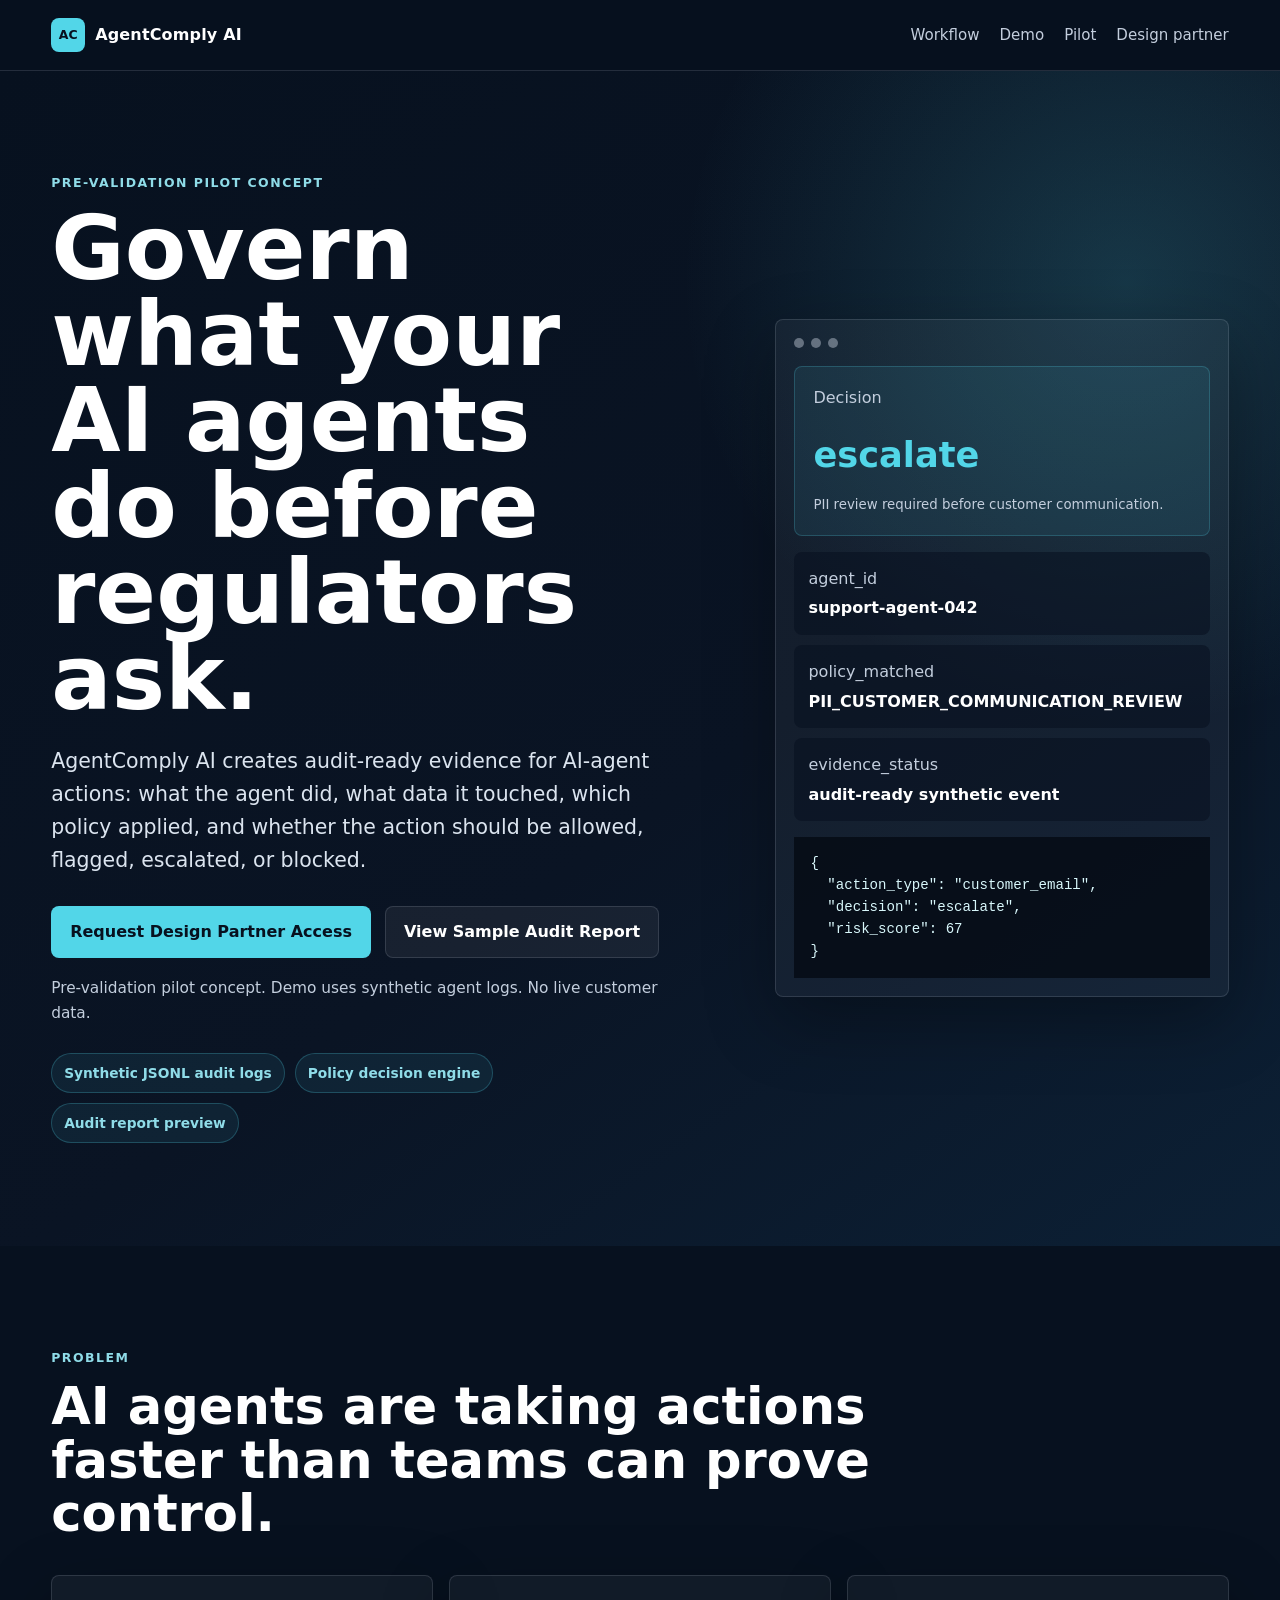
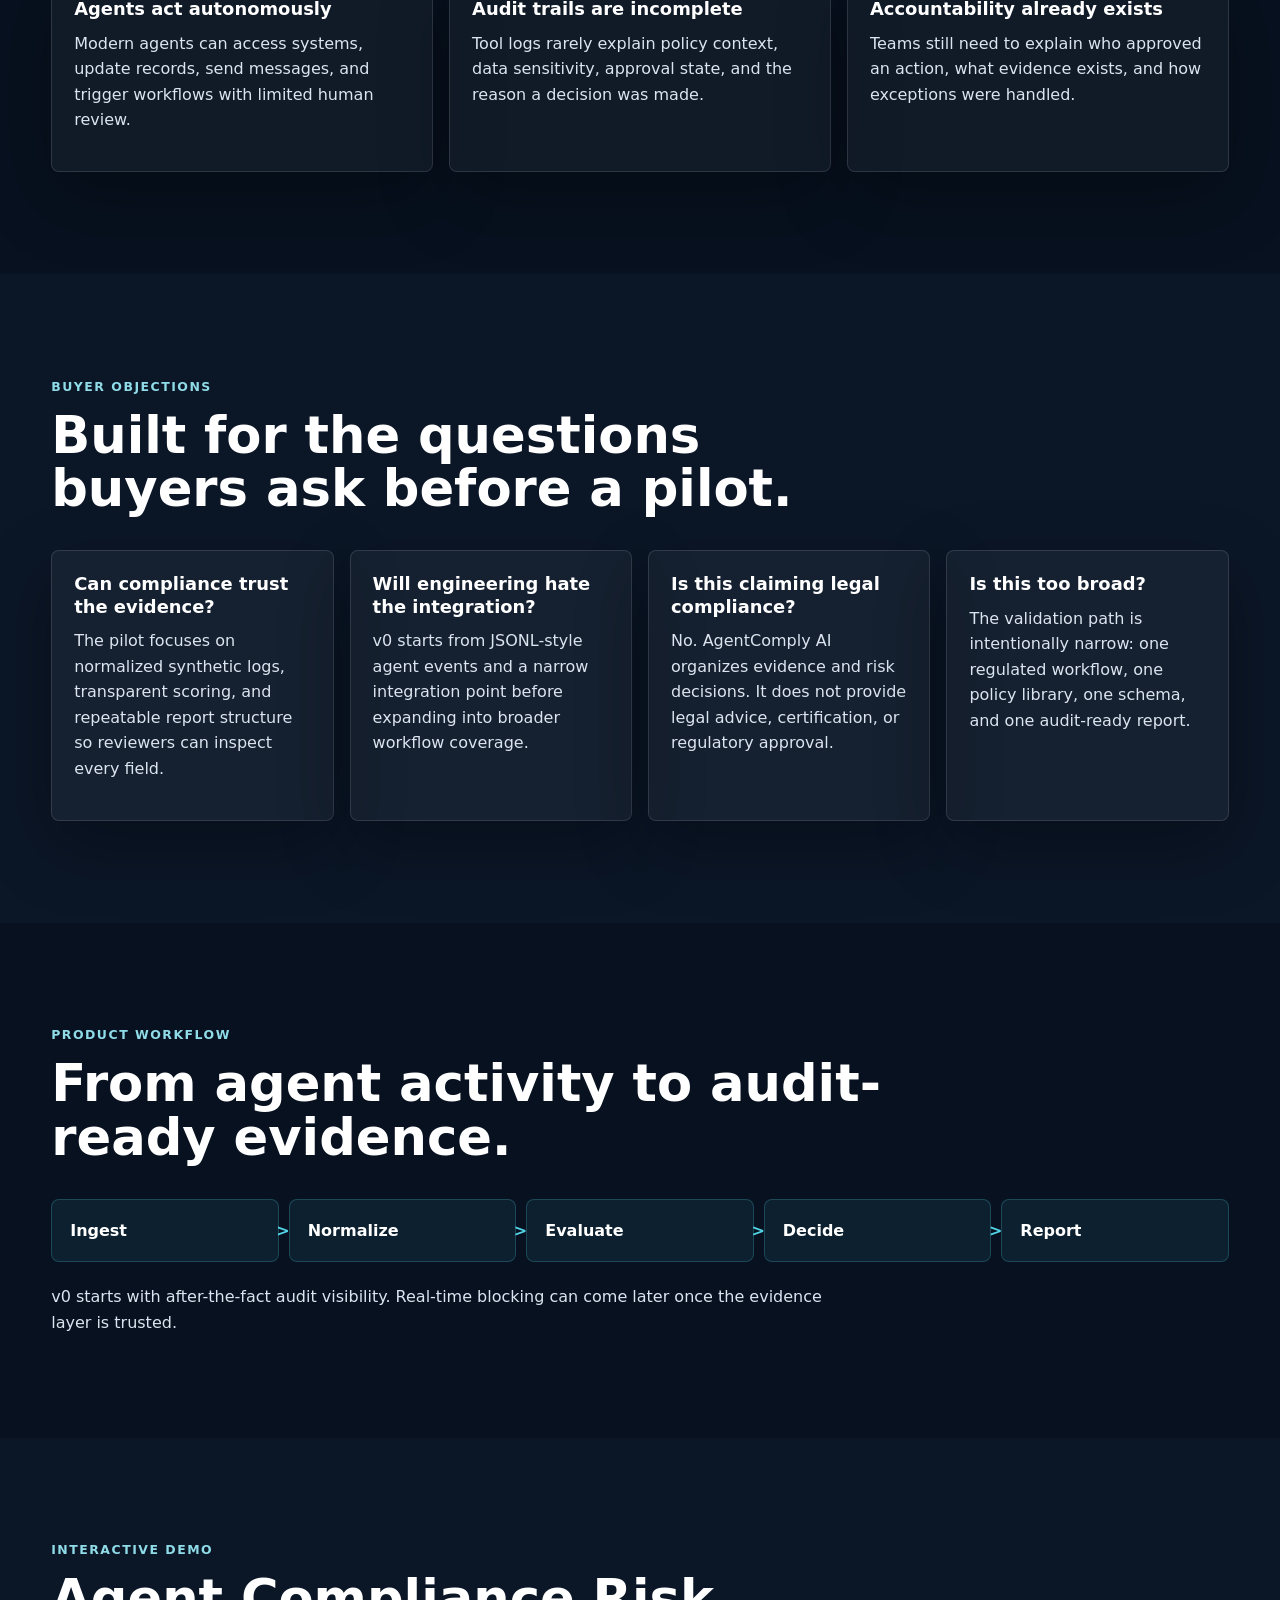
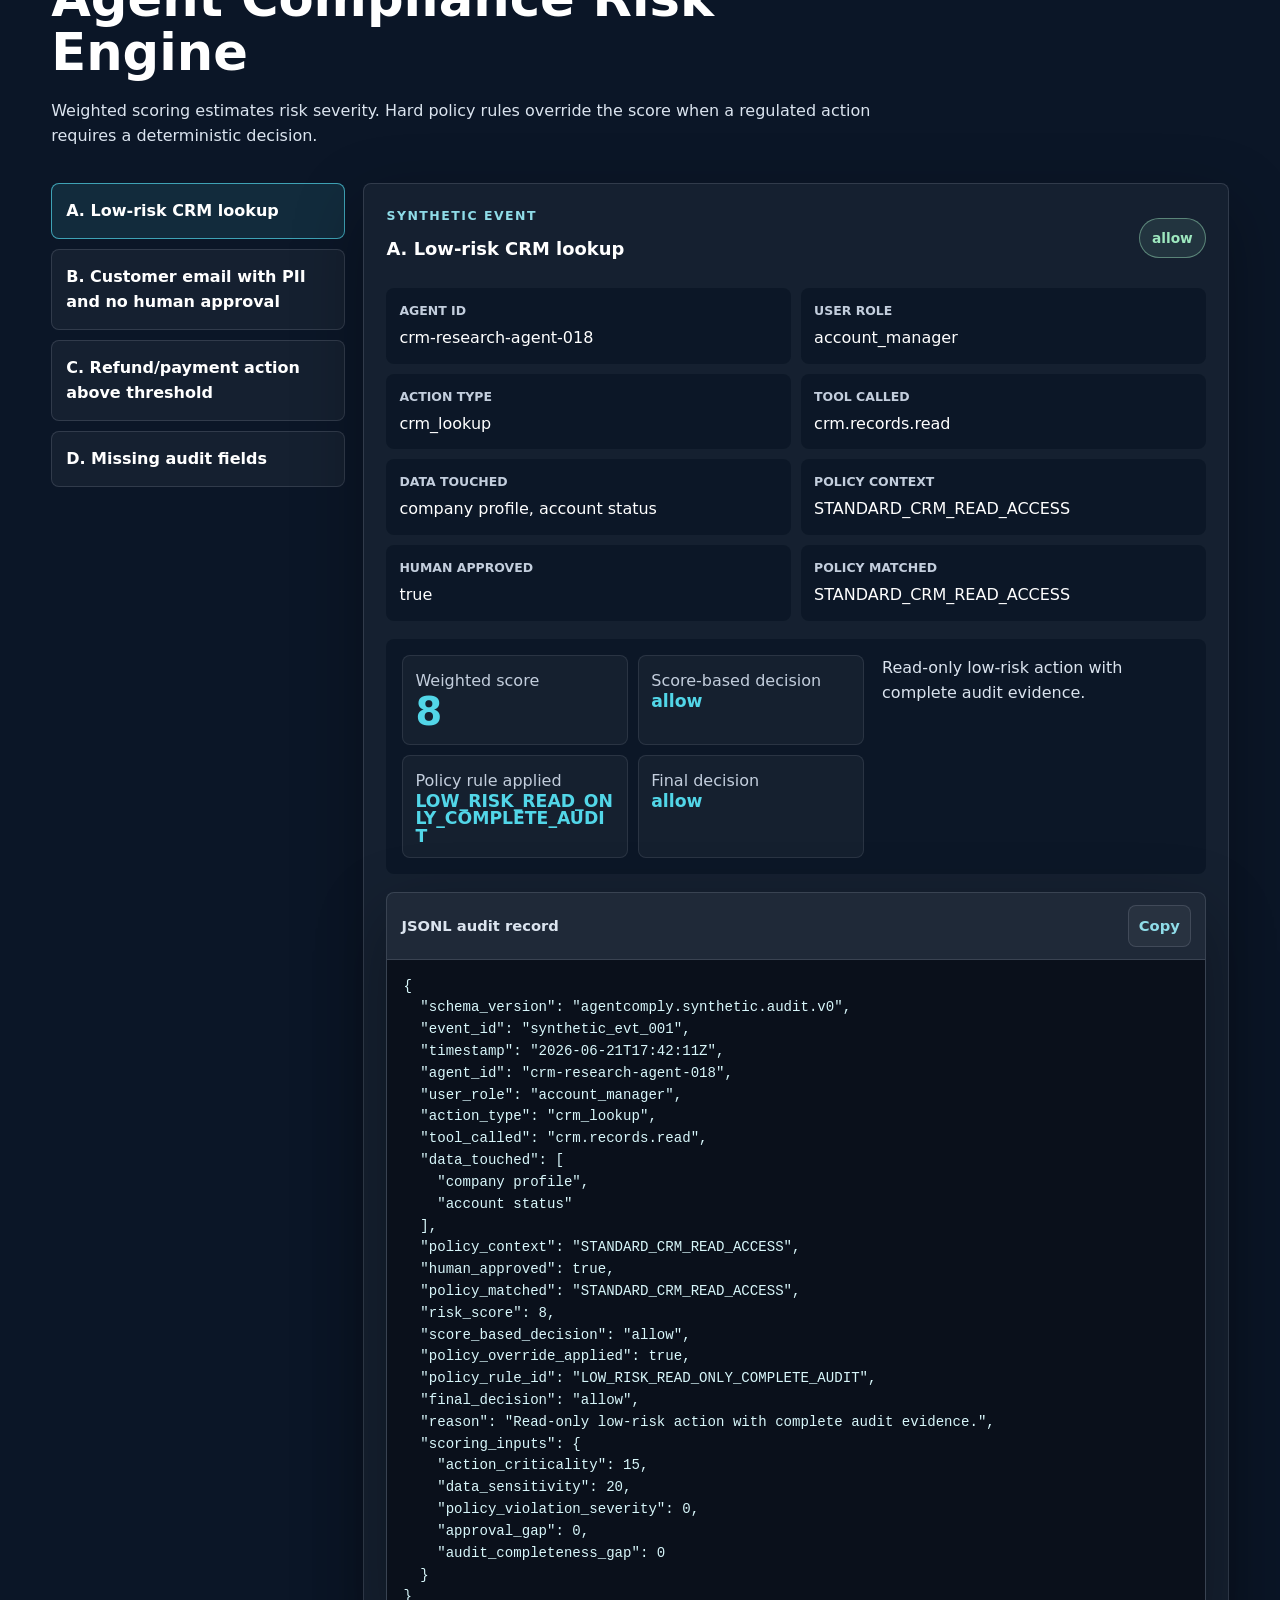
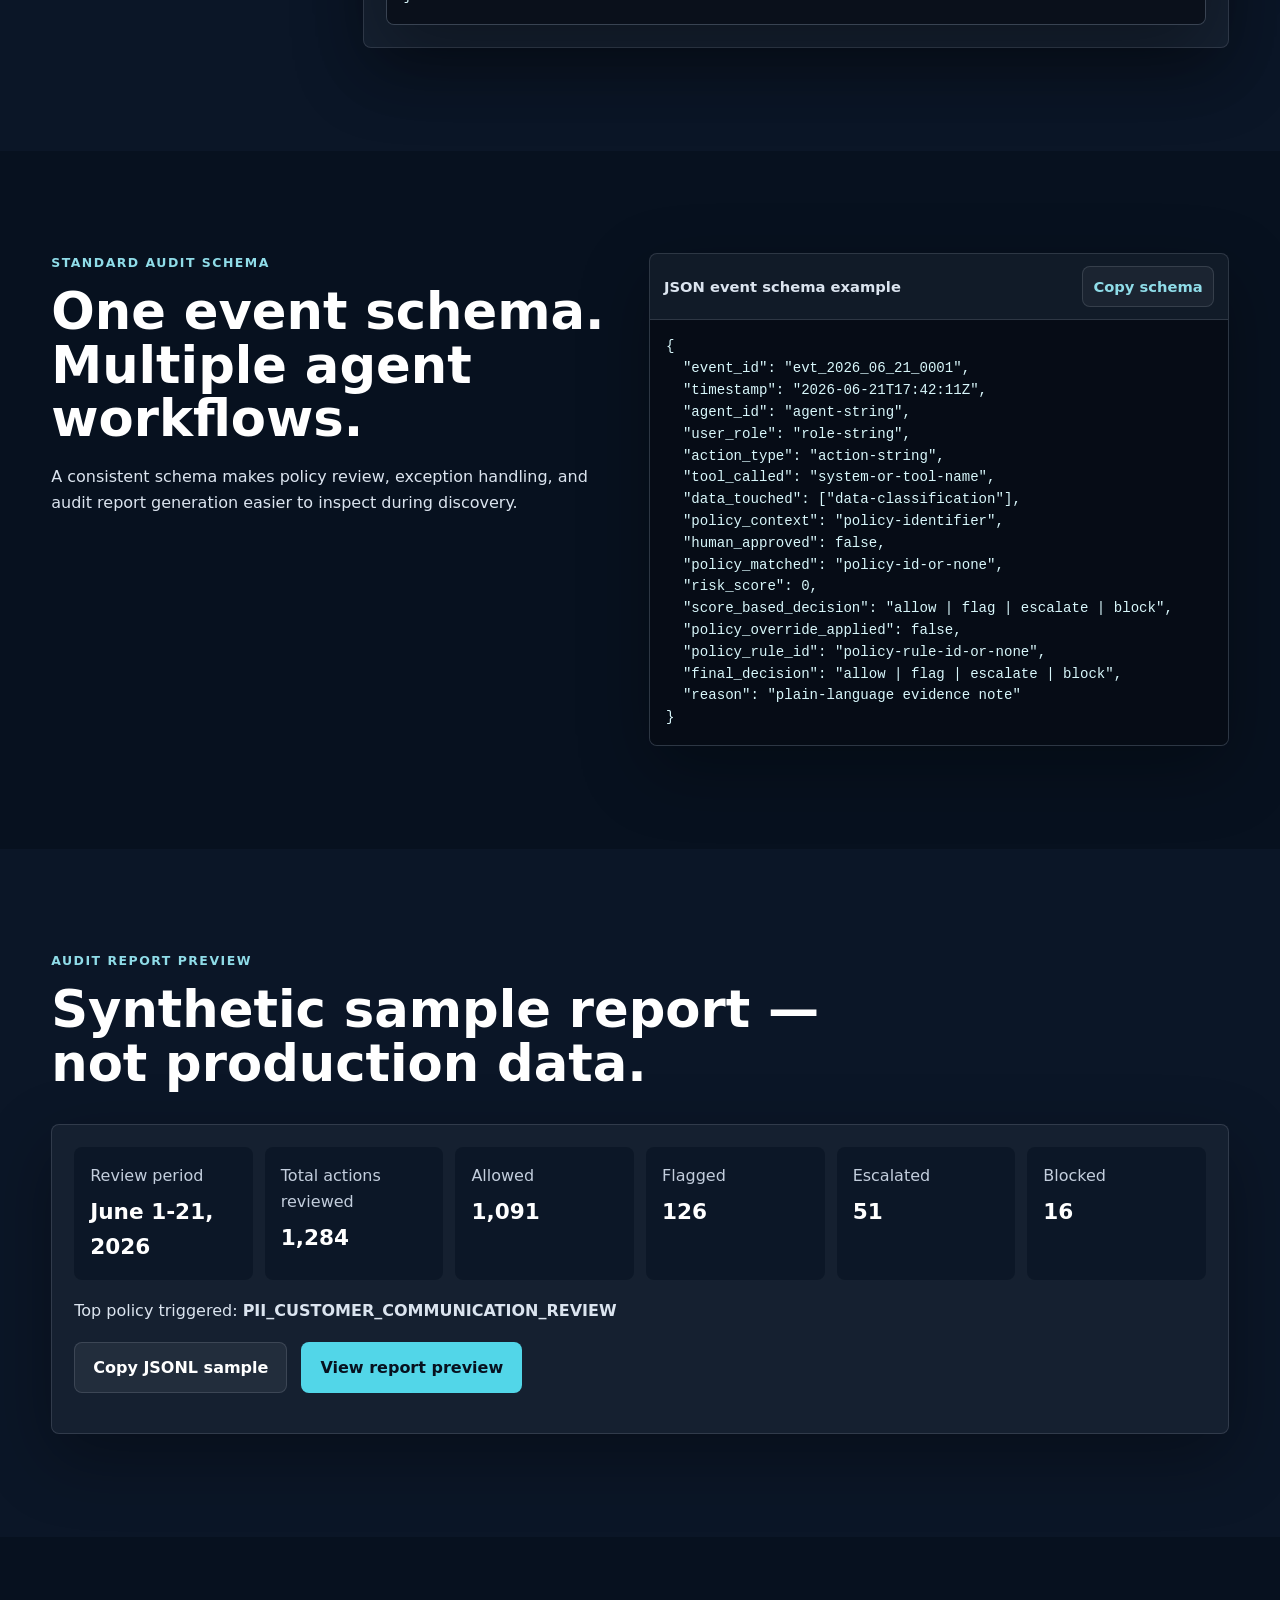
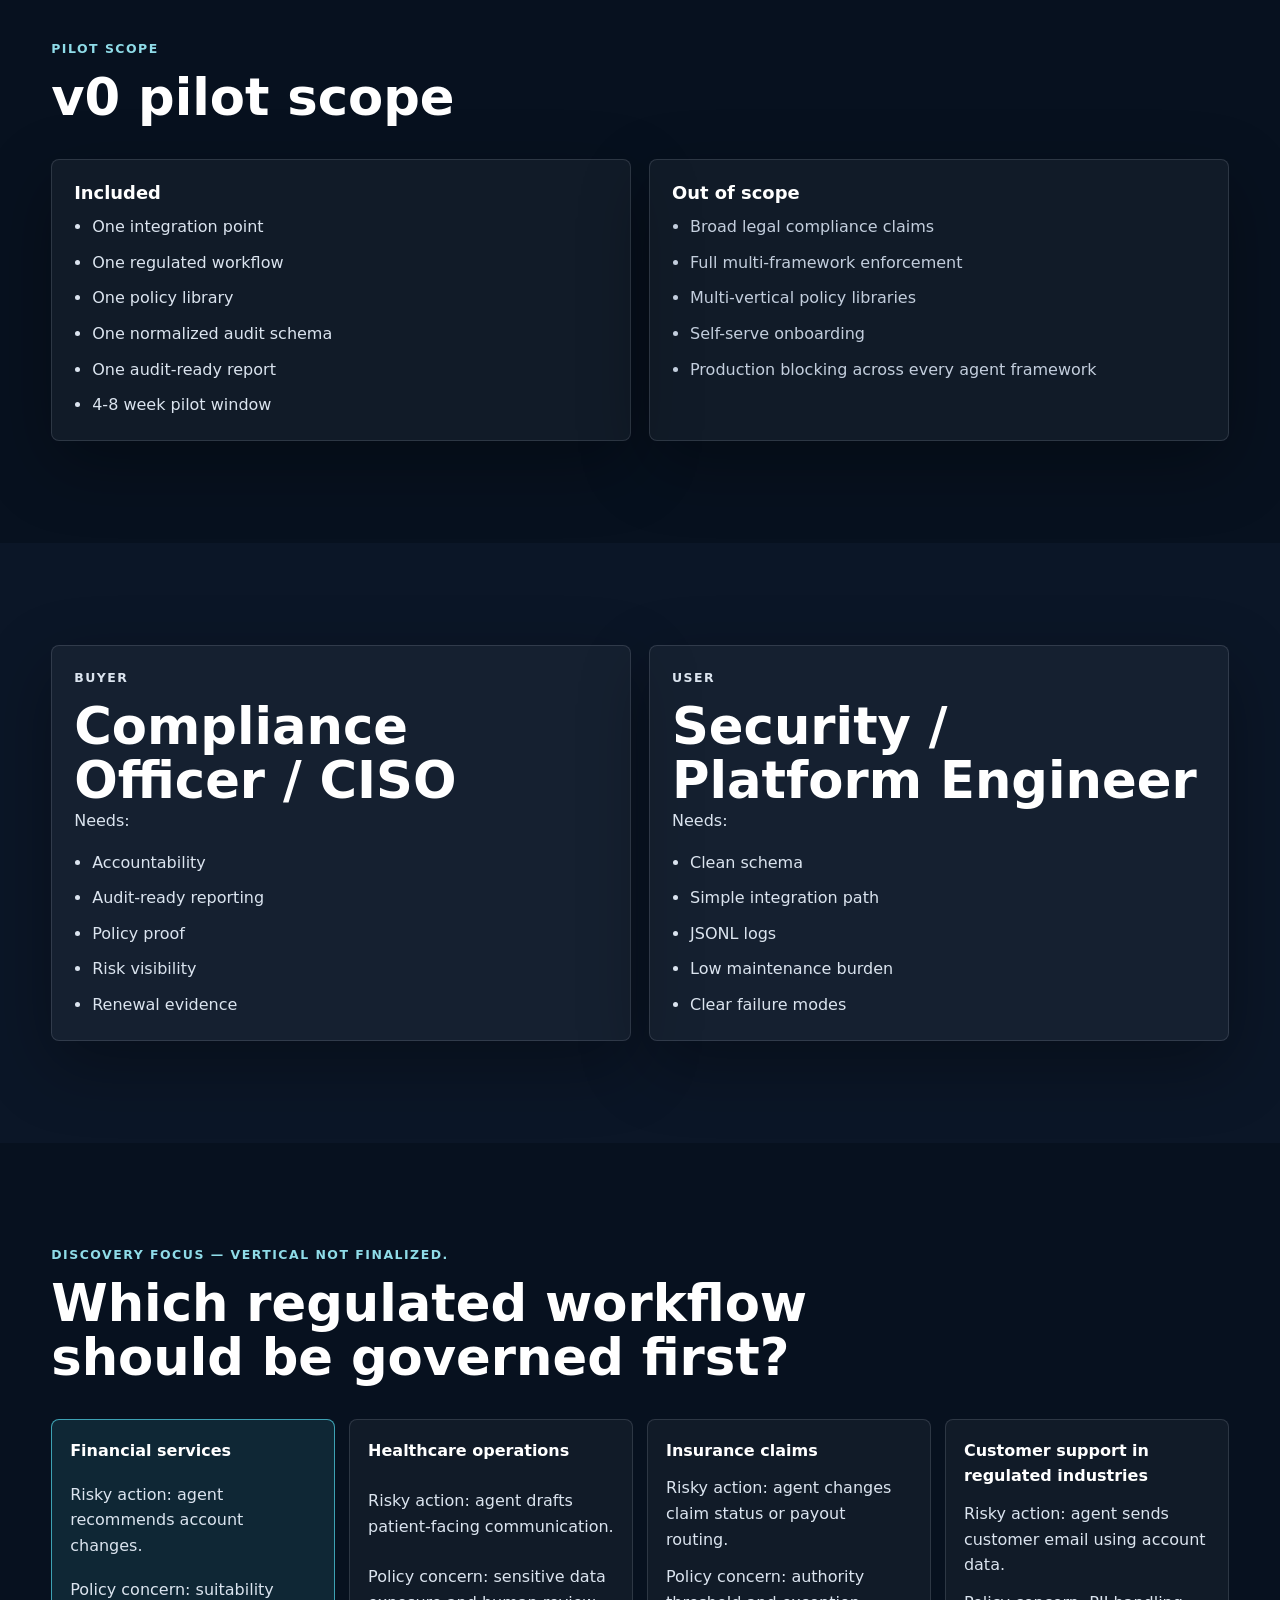
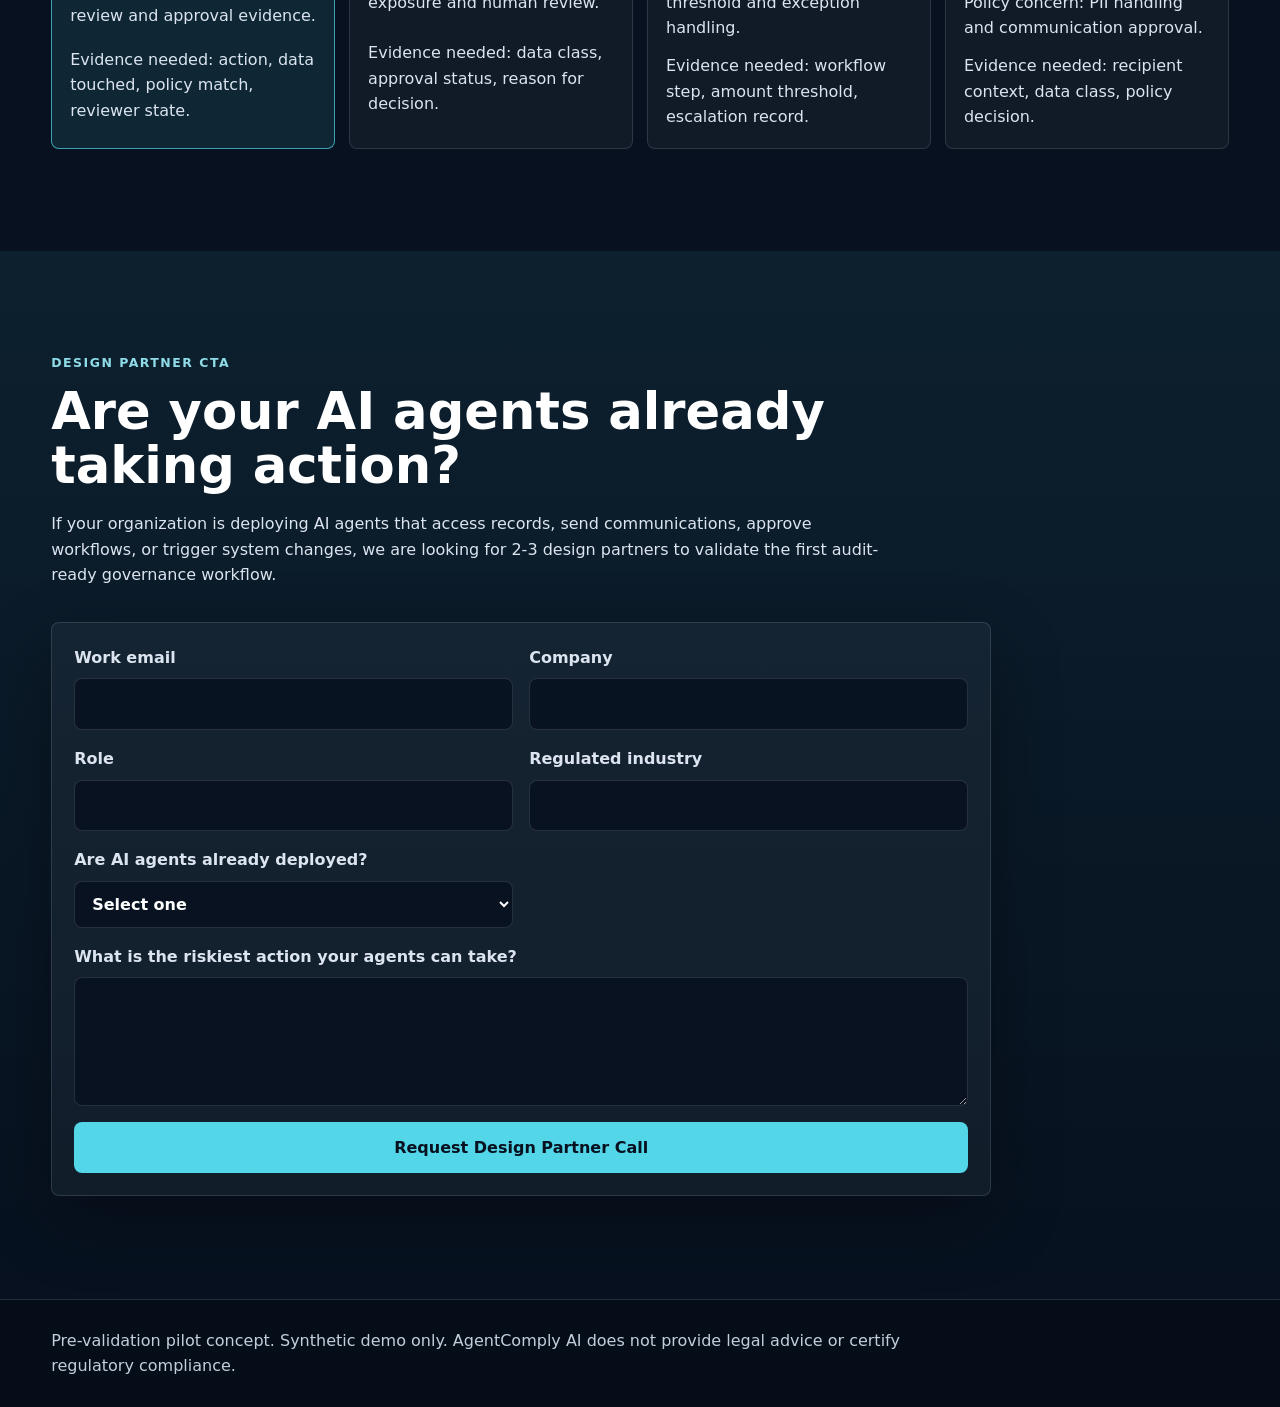
==== index.html @ 31684198 "feat: build agent compliance validation site" ====
<!doctype html>
<html lang="en">
  <head>
    <meta charset="utf-8">
    <meta name="viewport" content="width=device-width, initial-scale=1">
    <title>AgentComply AI | AI Agent Audit Evidence Layer</title>
    <meta
      name="description"
      content="AgentComply AI is an audit evidence layer for autonomous AI-agent actions in regulated workflows."
    >
    <link rel="stylesheet" href="styles.css">
  </head>
  <body>
    <header class="site-header">
      <a class="brand" href="#top" aria-label="AgentComply AI home">
        <span class="brand-mark">AC</span>
        <span>AgentComply AI</span>
      </a>
      <nav class="nav-links" aria-label="Primary navigation">
        <a href="#workflow">Workflow</a>
        <a href="#demo">Demo</a>
        <a href="#pilot">Pilot</a>
        <a href="#design-partner">Design partner</a>
      </nav>
    </header>

    <main id="top">
      <section class="hero section-pad">
        <div class="hero-content">
          <p class="eyebrow">Pre-validation pilot concept</p>
          <h1>Govern what your AI agents do before regulators ask.</h1>
          <p class="hero-copy">
            AgentComply AI creates audit-ready evidence for AI-agent actions:
            what the agent did, what data it touched, which policy applied, and
            whether the action should be allowed, flagged, escalated, or blocked.
          </p>
          <div class="cta-row">
            <a class="button primary" href="#design-partner">Request Design Partner Access</a>
            <a class="button secondary" href="#audit-report">View Sample Audit Report</a>
          </div>
          <p class="trust-note">
            Pre-validation pilot concept. Demo uses synthetic agent logs. No live customer data.
          </p>
          <div class="proof-grid" aria-label="Proof badges">
            <span>Synthetic JSONL audit logs</span>
            <span>Policy decision engine</span>
            <span>Audit report preview</span>
          </div>
        </div>

        <div class="hero-panel" aria-label="Audit evidence product preview">
          <div class="panel-topbar">
            <span></span>
            <span></span>
            <span></span>
          </div>
          <div class="status-card decision-escalate">
            <p>Decision</p>
            <strong>escalate</strong>
            <small>PII review required before customer communication.</small>
          </div>
          <div class="event-stack">
            <div>
              <span>agent_id</span>
              <strong>support-agent-042</strong>
            </div>
            <div>
              <span>policy_matched</span>
              <strong>PII_CUSTOMER_COMMUNICATION_REVIEW</strong>
            </div>
            <div>
              <span>evidence_status</span>
              <strong>audit-ready synthetic event</strong>
            </div>
          </div>
          <pre class="mini-code" aria-label="Sample evidence JSON"><code>{
  "action_type": "customer_email",
  "decision": "escalate",
  "risk_score": 67
}</code></pre>
        </div>
      </section>

      <section class="section-pad">
        <div class="section-heading">
          <p class="eyebrow">Problem</p>
          <h2>AI agents are taking actions faster than teams can prove control.</h2>
        </div>
        <div class="card-grid three">
          <article class="info-card">
            <h3>Agents act autonomously</h3>
            <p>Modern agents can access systems, update records, send messages, and trigger workflows with limited human review.</p>
          </article>
          <article class="info-card">
            <h3>Audit trails are incomplete</h3>
            <p>Tool logs rarely explain policy context, data sensitivity, approval state, and the reason a decision was made.</p>
          </article>
          <article class="info-card">
            <h3>Accountability already exists</h3>
            <p>Teams still need to explain who approved an action, what evidence exists, and how exceptions were handled.</p>
          </article>
        </div>
      </section>

      <section class="section-pad section-muted">
        <div class="section-heading">
          <p class="eyebrow">Buyer objections</p>
          <h2>Built for the questions buyers ask before a pilot.</h2>
        </div>
        <div class="card-grid four">
          <article class="info-card">
            <h3>Can compliance trust the evidence?</h3>
            <p>The pilot focuses on normalized synthetic logs, transparent scoring, and repeatable report structure so reviewers can inspect every field.</p>
          </article>
          <article class="info-card">
            <h3>Will engineering hate the integration?</h3>
            <p>v0 starts from JSONL-style agent events and a narrow integration point before expanding into broader workflow coverage.</p>
          </article>
          <article class="info-card">
            <h3>Is this claiming legal compliance?</h3>
            <p>No. AgentComply AI organizes evidence and risk decisions. It does not provide legal advice, certification, or regulatory approval.</p>
          </article>
          <article class="info-card">
            <h3>Is this too broad?</h3>
            <p>The validation path is intentionally narrow: one regulated workflow, one policy library, one schema, and one audit-ready report.</p>
          </article>
        </div>
      </section>

      <section id="workflow" class="section-pad">
        <div class="section-heading">
          <p class="eyebrow">Product workflow</p>
          <h2>From agent activity to audit-ready evidence.</h2>
        </div>
        <ol class="workflow" aria-label="Product workflow">
          <li>Ingest</li>
          <li>Normalize</li>
          <li>Evaluate</li>
          <li>Decide</li>
          <li>Report</li>
        </ol>
        <p class="workflow-note">
          v0 starts with after-the-fact audit visibility. Real-time blocking can
          come later once the evidence layer is trusted.
        </p>
      </section>

      <section id="demo" class="section-pad section-muted">
        <div class="section-heading">
          <p class="eyebrow">Interactive demo</p>
          <h2>Agent Compliance Risk Engine</h2>
          <p>
            Weighted scoring estimates risk severity. Hard policy rules override
            the score when a regulated action requires a deterministic decision.
          </p>
        </div>
        <div class="demo-layout">
          <div class="scenario-list" aria-label="Synthetic scenarios">
            <button class="scenario-button active" type="button" data-scenario="0">A. Low-risk CRM lookup</button>
            <button class="scenario-button" type="button" data-scenario="1">B. Customer email with PII and no human approval</button>
            <button class="scenario-button" type="button" data-scenario="2">C. Refund/payment action above threshold</button>
            <button class="scenario-button" type="button" data-scenario="3">D. Missing audit fields</button>
          </div>
          <article class="demo-panel">
            <div class="demo-header">
              <div>
                <p class="eyebrow">Synthetic event</p>
                <h3 id="scenario-title">Scenario title</h3>
              </div>
              <span id="decision-pill" class="decision-pill">allow</span>
            </div>
            <dl id="scenario-fields" class="field-grid"></dl>
            <div class="score-row">
              <div class="decision-metrics">
                <div>
                  <span>Weighted score</span>
                  <strong id="risk-score">0</strong>
                </div>
                <div>
                  <span>Score-based decision</span>
                  <strong id="score-based-decision">allow</strong>
                </div>
                <div>
                  <span>Policy rule applied</span>
                  <strong id="policy-rule">No override</strong>
                </div>
                <div>
                  <span>Final decision</span>
                  <strong id="final-decision">allow</strong>
                </div>
              </div>
              <p id="decision-reason">Reason text.</p>
            </div>
            <div class="code-block">
              <div class="code-header">
                <span>JSONL audit record</span>
                <button class="copy-button" type="button" data-copy-target="jsonl-output">Copy</button>
              </div>
              <pre><code id="jsonl-output"></code></pre>
            </div>
          </article>
        </div>
      </section>

      <section class="section-pad">
        <div class="split-layout">
          <div class="section-heading inline-heading">
            <p class="eyebrow">Standard audit schema</p>
            <h2>One event schema. Multiple agent workflows.</h2>
            <p>
              A consistent schema makes policy review, exception handling, and
              audit report generation easier to inspect during discovery.
            </p>
          </div>
          <div class="code-block tall">
            <div class="code-header">
              <span>JSON event schema example</span>
              <button class="copy-button" type="button" data-copy-target="schema-output">Copy schema</button>
            </div>
            <pre><code id="schema-output">{
  "event_id": "evt_2026_06_21_0001",
  "timestamp": "2026-06-21T17:42:11Z",
  "agent_id": "agent-string",
  "user_role": "role-string",
  "action_type": "action-string",
  "tool_called": "system-or-tool-name",
  "data_touched": ["data-classification"],
  "policy_context": "policy-identifier",
  "human_approved": false,
  "policy_matched": "policy-id-or-none",
  "risk_score": 0,
  "score_based_decision": "allow | flag | escalate | block",
  "policy_override_applied": false,
  "policy_rule_id": "policy-rule-id-or-none",
  "final_decision": "allow | flag | escalate | block",
  "reason": "plain-language evidence note"
}</code></pre>
          </div>
        </div>
      </section>

      <section id="audit-report" class="section-pad section-muted">
        <div class="section-heading">
          <p class="eyebrow">Audit report preview</p>
          <h2>Synthetic sample report — not production data.</h2>
        </div>
        <div class="report-panel">
          <div class="report-summary">
            <div>
              <span>Review period</span>
              <strong>June 1-21, 2026</strong>
            </div>
            <div>
              <span>Total actions reviewed</span>
              <strong>1,284</strong>
            </div>
            <div>
              <span>Allowed</span>
              <strong>1,091</strong>
            </div>
            <div>
              <span>Flagged</span>
              <strong>126</strong>
            </div>
            <div>
              <span>Escalated</span>
              <strong>51</strong>
            </div>
            <div>
              <span>Blocked</span>
              <strong>16</strong>
            </div>
          </div>
          <p class="top-policy">
            Top policy triggered:
            <strong>PII_CUSTOMER_COMMUNICATION_REVIEW</strong>
          </p>
          <div class="cta-row compact">
            <button class="button secondary" type="button" id="copy-report-jsonl">Copy JSONL sample</button>
            <button class="button primary" type="button" id="toggle-report-preview">View report preview</button>
          </div>
          <div class="report-preview" id="report-preview" hidden>
            <p>
              Synthetic review indicates most actions were allowed, while PII
              communication and payment-adjacent actions created the clearest
              review burden for compliance and platform teams.
            </p>
          </div>
        </div>
      </section>

      <section id="pilot" class="section-pad">
        <div class="section-heading">
          <p class="eyebrow">Pilot scope</p>
          <h2>v0 pilot scope</h2>
        </div>
        <div class="scope-grid">
          <article class="info-card">
            <h3>Included</h3>
            <ul class="check-list">
              <li>One integration point</li>
              <li>One regulated workflow</li>
              <li>One policy library</li>
              <li>One normalized audit schema</li>
              <li>One audit-ready report</li>
              <li>4-8 week pilot window</li>
            </ul>
          </article>
          <article class="info-card">
            <h3>Out of scope</h3>
            <ul class="check-list muted-list">
              <li>Broad legal compliance claims</li>
              <li>Full multi-framework enforcement</li>
              <li>Multi-vertical policy libraries</li>
              <li>Self-serve onboarding</li>
              <li>Production blocking across every agent framework</li>
            </ul>
          </article>
        </div>
      </section>

      <section class="section-pad section-muted">
        <div class="personas">
          <article class="persona-card">
            <p class="eyebrow">Buyer</p>
            <h2>Compliance Officer / CISO</h2>
            <p>Needs:</p>
            <ul>
              <li>Accountability</li>
              <li>Audit-ready reporting</li>
              <li>Policy proof</li>
              <li>Risk visibility</li>
              <li>Renewal evidence</li>
            </ul>
          </article>
          <article class="persona-card">
            <p class="eyebrow">User</p>
            <h2>Security / Platform Engineer</h2>
            <p>Needs:</p>
            <ul>
              <li>Clean schema</li>
              <li>Simple integration path</li>
              <li>JSONL logs</li>
              <li>Low maintenance burden</li>
              <li>Clear failure modes</li>
            </ul>
          </article>
        </div>
      </section>

      <section class="section-pad">
        <div class="section-heading">
          <p class="eyebrow">Discovery focus — vertical not finalized.</p>
          <h2>Which regulated workflow should be governed first?</h2>
        </div>
        <div class="vertical-grid">
          <button class="vertical-card active" type="button">
            <strong>Financial services</strong>
            <span>Risky action: agent recommends account changes.</span>
            <span>Policy concern: suitability review and approval evidence.</span>
            <span>Evidence needed: action, data touched, policy match, reviewer state.</span>
          </button>
          <button class="vertical-card" type="button">
            <strong>Healthcare operations</strong>
            <span>Risky action: agent drafts patient-facing communication.</span>
            <span>Policy concern: sensitive data exposure and human review.</span>
            <span>Evidence needed: data class, approval status, reason for decision.</span>
          </button>
          <button class="vertical-card" type="button">
            <strong>Insurance claims</strong>
            <span>Risky action: agent changes claim status or payout routing.</span>
            <span>Policy concern: authority threshold and exception handling.</span>
            <span>Evidence needed: workflow step, amount threshold, escalation record.</span>
          </button>
          <button class="vertical-card" type="button">
            <strong>Customer support in regulated industries</strong>
            <span>Risky action: agent sends customer email using account data.</span>
            <span>Policy concern: PII handling and communication approval.</span>
            <span>Evidence needed: recipient context, data class, policy decision.</span>
          </button>
        </div>
      </section>

      <section id="design-partner" class="section-pad cta-section">
        <div class="section-heading">
          <p class="eyebrow">Design partner CTA</p>
          <h2>Are your AI agents already taking action?</h2>
          <p>
            If your organization is deploying AI agents that access records,
            send communications, approve workflows, or trigger system changes,
            we are looking for 2-3 design partners to validate the first
            audit-ready governance workflow.
          </p>
        </div>
        <form id="partner-form" class="partner-form">
          <label>
            Work email
            <input type="email" name="workEmail" autocomplete="email" required>
          </label>
          <label>
            Company
            <input type="text" name="company" autocomplete="organization" required>
          </label>
          <label>
            Role
            <input type="text" name="role" autocomplete="organization-title" required>
          </label>
          <label>
            Regulated industry
            <input type="text" name="regulatedIndustry" required>
          </label>
          <label>
            Are AI agents already deployed?
            <select name="agentDeployment" required>
              <option value="">Select one</option>
              <option value="yes">Yes</option>
              <option value="no">No</option>
              <option value="planning">Planning</option>
            </select>
          </label>
          <label class="full-field">
            What is the riskiest action your agents can take?
            <textarea name="riskiestAction" rows="4" required></textarea>
          </label>
          <button class="button primary full-field" type="submit">Request Design Partner Call</button>
          <p class="form-success full-field" id="form-success" role="status" hidden>
            Request captured locally for demo. Connect this form to CRM/email before launch.
          </p>
        </form>
      </section>
    </main>

    <footer class="site-footer">
      <p>
        Pre-validation pilot concept. Synthetic demo only. AgentComply AI does
        not provide legal advice or certify regulatory compliance.
      </p>
    </footer>

    <script src="app.js?v=policy-overrides"></script>
  </body>
</html>
---- styles.css ----
:root {
  --navy-950: #07111f;
  --navy-900: #0b1627;
  --navy-850: #0f1b2e;
  --slate-800: #1d2939;
  --slate-600: #4b5b70;
  --slate-300: #c3cedd;
  --slate-200: #dbe4ef;
  --white: #ffffff;
  --cyan: #52d6e8;
  --cyan-muted: #8fdce8;
  --cyan-dark: #0e5666;
  --border: rgba(219, 228, 239, 0.14);
  --shadow: 0 24px 70px rgba(0, 0, 0, 0.32);
  --radius: 8px;
}

* {
  box-sizing: border-box;
}

html {
  scroll-behavior: smooth;
}

body {
  margin: 0;
  font-family:
    Inter, ui-sans-serif, system-ui, -apple-system, BlinkMacSystemFont, "Segoe UI",
    sans-serif;
  background: var(--navy-950);
  color: var(--white);
  line-height: 1.6;
}

a {
  color: inherit;
  text-decoration: none;
}

button,
input,
select,
textarea {
  font: inherit;
}

.site-header {
  position: sticky;
  top: 0;
  z-index: 10;
  display: flex;
  align-items: center;
  justify-content: space-between;
  gap: 24px;
  padding: 18px clamp(18px, 4vw, 56px);
  background: rgba(7, 17, 31, 0.88);
  border-bottom: 1px solid var(--border);
  backdrop-filter: blur(16px);
}

.brand,
.nav-links,
.cta-row,
.proof-grid,
.workflow,
.report-summary {
  display: flex;
  align-items: center;
}

.brand {
  gap: 10px;
  font-weight: 800;
  letter-spacing: 0.01em;
}

.brand-mark {
  display: grid;
  width: 34px;
  height: 34px;
  place-items: center;
  color: var(--navy-950);
  background: var(--cyan);
  border-radius: var(--radius);
  font-size: 0.78rem;
}

.nav-links {
  gap: 20px;
  color: var(--slate-300);
  font-size: 0.94rem;
}

.nav-links a:hover {
  color: var(--white);
}

.section-pad {
  padding: clamp(64px, 8vw, 112px) clamp(18px, 4vw, 56px);
}

.section-muted {
  background: var(--navy-900);
}

.hero {
  display: grid;
  grid-template-columns: minmax(0, 1.05fr) minmax(320px, 0.75fr);
  gap: clamp(36px, 7vw, 92px);
  align-items: center;
  min-height: calc(100vh - 72px);
  background:
    radial-gradient(circle at 88% 18%, rgba(82, 214, 232, 0.18), transparent 30%),
    linear-gradient(145deg, var(--navy-950), #0a1424 58%, #0c2035);
}

.hero-content,
.hero-panel {
  min-width: 0;
}

.eyebrow {
  margin: 0 0 12px;
  color: var(--cyan-muted);
  font-size: 0.78rem;
  font-weight: 800;
  letter-spacing: 0.12em;
  text-transform: uppercase;
}

h1,
h2,
h3,
p {
  margin-top: 0;
}

h1 {
  max-width: 900px;
  margin-bottom: 24px;
  font-size: clamp(2.7rem, 7vw, 6.15rem);
  line-height: 0.96;
}

h2 {
  margin-bottom: 0;
  font-size: clamp(2rem, 4vw, 3.75rem);
  line-height: 1.05;
}

h3 {
  margin-bottom: 10px;
  font-size: 1.12rem;
  line-height: 1.25;
}

.hero-copy {
  max-width: 820px;
  color: var(--slate-200);
  font-size: clamp(1.05rem, 2vw, 1.28rem);
}

.cta-row {
  flex-wrap: wrap;
  gap: 14px;
  margin: 30px 0 18px;
}

.button {
  display: inline-flex;
  min-height: 48px;
  align-items: center;
  justify-content: center;
  border: 1px solid transparent;
  border-radius: var(--radius);
  padding: 12px 18px;
  cursor: pointer;
  font-weight: 800;
  transition:
    transform 160ms ease,
    border-color 160ms ease,
    background 160ms ease;
}

.button:hover,
.scenario-button:hover,
.copy-button:hover,
.vertical-card:hover {
  transform: translateY(-1px);
}

.button.primary {
  color: var(--navy-950);
  background: var(--cyan);
}

.button.secondary {
  color: var(--white);
  background: rgba(255, 255, 255, 0.06);
  border-color: var(--border);
}

.trust-note {
  color: var(--slate-300);
  font-size: 0.96rem;
}

.proof-grid {
  flex-wrap: wrap;
  gap: 10px;
  margin-top: 28px;
}

.proof-grid span,
.decision-pill {
  border: 1px solid rgba(82, 214, 232, 0.24);
  border-radius: 999px;
  padding: 8px 12px;
  color: var(--cyan-muted);
  background: rgba(82, 214, 232, 0.08);
  font-size: 0.86rem;
  font-weight: 800;
}

.hero-panel,
.demo-panel,
.report-panel,
.info-card,
.persona-card,
.partner-form,
.code-block {
  border: 1px solid var(--border);
  border-radius: var(--radius);
  background: rgba(255, 255, 255, 0.045);
  box-shadow: var(--shadow);
}

.hero-panel {
  padding: 18px;
}

.panel-topbar {
  display: flex;
  gap: 7px;
  margin-bottom: 18px;
}

.panel-topbar span {
  width: 10px;
  height: 10px;
  border-radius: 999px;
  background: rgba(219, 228, 239, 0.4);
}

.status-card {
  margin-bottom: 16px;
  padding: 18px;
  border: 1px solid rgba(82, 214, 232, 0.22);
  border-radius: var(--radius);
  background: rgba(82, 214, 232, 0.08);
}

.status-card p,
.status-card small,
.event-stack span,
.report-summary span,
.score-row span {
  color: var(--slate-300);
}

.status-card strong {
  display: block;
  margin-bottom: 8px;
  color: var(--cyan);
  font-size: 2.2rem;
}

.event-stack {
  display: grid;
  gap: 10px;
}

.event-stack div {
  display: grid;
  gap: 4px;
  padding: 14px;
  border-radius: var(--radius);
  background: rgba(7, 17, 31, 0.58);
}

.event-stack strong,
.event-stack span,
.status-card small {
  overflow-wrap: anywhere;
}

.mini-code {
  margin-top: 16px;
  white-space: pre-wrap;
}

.section-heading {
  max-width: 850px;
  margin-bottom: 34px;
}

.section-heading p:not(.eyebrow) {
  margin-top: 18px;
  color: var(--slate-200);
}

.card-grid {
  display: grid;
  gap: 16px;
}

.card-grid.three {
  grid-template-columns: repeat(3, minmax(0, 1fr));
}

.card-grid.four {
  grid-template-columns: repeat(4, minmax(0, 1fr));
}

.info-card,
.persona-card {
  padding: 22px;
}

.info-card p,
.persona-card p,
.workflow-note,
.report-preview,
.top-policy {
  color: var(--slate-200);
}

.workflow {
  counter-reset: workflow;
  gap: 10px;
  margin: 0;
  padding: 0;
  list-style: none;
}

.workflow li {
  position: relative;
  flex: 1;
  min-width: 130px;
  padding: 18px;
  border: 1px solid rgba(82, 214, 232, 0.22);
  border-radius: var(--radius);
  background: rgba(82, 214, 232, 0.08);
  font-weight: 900;
}

.workflow li:not(:last-child)::after {
  position: absolute;
  top: 50%;
  right: -12px;
  color: var(--cyan);
  content: ">";
  transform: translateY(-50%);
}

.workflow-note {
  max-width: 780px;
  margin: 22px 0 0;
}

.demo-layout {
  display: grid;
  grid-template-columns: minmax(220px, 0.34fr) minmax(0, 1fr);
  gap: 18px;
}

.scenario-list {
  display: grid;
  align-content: start;
  gap: 10px;
}

.scenario-button,
.vertical-card,
.copy-button {
  border: 1px solid var(--border);
  border-radius: var(--radius);
  color: var(--white);
  background: rgba(255, 255, 255, 0.045);
  cursor: pointer;
  text-align: left;
  transition:
    transform 160ms ease,
    border-color 160ms ease,
    background 160ms ease;
}

.scenario-button {
  padding: 14px;
  font-weight: 800;
}

.scenario-button.active,
.vertical-card.active {
  border-color: rgba(82, 214, 232, 0.7);
  background: rgba(82, 214, 232, 0.11);
}

.demo-panel {
  min-width: 0;
  padding: 22px;
}

.demo-header,
.code-header,
.score-row {
  display: flex;
  align-items: center;
  justify-content: space-between;
  gap: 18px;
}

.field-grid {
  display: grid;
  grid-template-columns: repeat(2, minmax(0, 1fr));
  gap: 10px;
  margin: 18px 0;
}

.field-grid div {
  min-width: 0;
  padding: 13px;
  border-radius: var(--radius);
  background: rgba(7, 17, 31, 0.55);
}

.field-grid dt {
  color: var(--slate-300);
  font-size: 0.78rem;
  font-weight: 800;
  text-transform: uppercase;
}

.field-grid dd {
  margin: 4px 0 0;
  overflow-wrap: anywhere;
  color: var(--white);
}

.score-row {
  display: grid;
  grid-template-columns: 1.2fr minmax(240px, 0.8fr);
  align-items: stretch;
  margin-bottom: 18px;
  padding: 16px;
  border-radius: var(--radius);
  background: rgba(7, 17, 31, 0.55);
}

.decision-metrics {
  display: grid;
  grid-template-columns: repeat(2, minmax(0, 1fr));
  gap: 10px;
}

.decision-metrics div {
  min-width: 0;
  padding: 12px;
  border: 1px solid rgba(219, 228, 239, 0.1);
  border-radius: var(--radius);
  background: rgba(255, 255, 255, 0.04);
}

.score-row strong,
.decision-metrics strong {
  display: block;
  color: var(--cyan);
  overflow-wrap: anywhere;
  font-size: 1.08rem;
  line-height: 1;
}

.decision-metrics div:first-child strong {
  font-size: 2.4rem;
}

.score-row p {
  max-width: 680px;
  margin: 0;
  color: var(--slate-200);
}

.decision-allow {
  color: #9de7be;
  border-color: rgba(157, 231, 190, 0.45);
  background: rgba(157, 231, 190, 0.1);
}

.decision-flag {
  color: #f0d78d;
  border-color: rgba(240, 215, 141, 0.45);
  background: rgba(240, 215, 141, 0.1);
}

.decision-escalate {
  color: var(--cyan-muted);
}

.decision-block {
  color: #ffb3b3;
  border-color: rgba(255, 179, 179, 0.45);
  background: rgba(255, 179, 179, 0.1);
}

.code-block {
  min-width: 0;
  overflow: hidden;
}

.code-block.tall {
  align-self: start;
}

.code-header {
  padding: 12px 14px;
  border-bottom: 1px solid var(--border);
  color: var(--slate-200);
  font-size: 0.92rem;
  font-weight: 800;
}

.copy-button {
  padding: 8px 10px;
  color: var(--cyan-muted);
}

pre {
  max-width: 100%;
  margin: 0;
  overflow: auto;
  padding: 16px;
  color: #d8f7fb;
  background: rgba(2, 8, 16, 0.72);
  font-size: 0.88rem;
  line-height: 1.55;
}

.split-layout,
.scope-grid,
.personas {
  display: grid;
  grid-template-columns: repeat(2, minmax(0, 1fr));
  gap: 18px;
}

.inline-heading {
  margin-bottom: 0;
}

.report-panel {
  padding: 22px;
}

.report-summary {
  flex-wrap: wrap;
  align-items: stretch;
  gap: 12px;
}

.report-summary div {
  flex: 1 1 150px;
  padding: 16px;
  border-radius: var(--radius);
  background: rgba(7, 17, 31, 0.55);
}

.report-summary strong {
  display: block;
  margin-top: 6px;
  color: var(--white);
  font-size: 1.35rem;
}

.top-policy {
  margin: 18px 0 0;
}

.compact {
  margin-top: 18px;
}

.report-preview {
  margin-top: 18px;
  padding: 16px;
  border-radius: var(--radius);
  background: rgba(82, 214, 232, 0.08);
}

.check-list,
.persona-card ul {
  display: grid;
  gap: 10px;
  margin: 0;
  padding-left: 18px;
  color: var(--slate-200);
}

.muted-list {
  color: var(--slate-300);
}

.vertical-grid {
  display: grid;
  grid-template-columns: repeat(4, minmax(0, 1fr));
  gap: 14px;
}

.vertical-card {
  display: grid;
  gap: 12px;
  padding: 18px;
}

.vertical-card span {
  color: var(--slate-200);
}

.cta-section {
  background:
    linear-gradient(rgba(82, 214, 232, 0.08), rgba(82, 214, 232, 0)),
    var(--navy-950);
}

.partner-form {
  display: grid;
  grid-template-columns: repeat(2, minmax(0, 1fr));
  gap: 16px;
  max-width: 940px;
  padding: 22px;
}

label {
  display: grid;
  gap: 8px;
  color: var(--slate-200);
  font-weight: 800;
}

input,
select,
textarea {
  width: 100%;
  border: 1px solid var(--border);
  border-radius: var(--radius);
  padding: 12px 13px;
  color: var(--white);
  background: rgba(7, 17, 31, 0.86);
}

textarea {
  resize: vertical;
}

.full-field {
  grid-column: 1 / -1;
}

.form-success {
  margin: 0;
  padding: 12px;
  border: 1px solid rgba(82, 214, 232, 0.28);
  border-radius: var(--radius);
  color: var(--cyan-muted);
  background: rgba(82, 214, 232, 0.08);
}

.site-footer {
  padding: 28px clamp(18px, 4vw, 56px);
  color: var(--slate-300);
  background: #050d18;
  border-top: 1px solid var(--border);
}

.site-footer p {
  max-width: 900px;
  margin: 0;
}

@media (max-width: 1040px) {
  .hero,
  .demo-layout,
  .split-layout {
    grid-template-columns: minmax(0, 1fr);
  }

  .card-grid.four,
  .vertical-grid {
    grid-template-columns: repeat(2, minmax(0, 1fr));
  }
}

@media (max-width: 760px) {
  .site-header {
    position: static;
    align-items: flex-start;
    flex-direction: column;
  }

  .nav-links {
    width: 100%;
    flex-wrap: wrap;
    gap: 12px;
  }

  .hero {
    min-height: auto;
  }

  .card-grid.three,
  .card-grid.four,
  .scope-grid,
  .personas,
  .vertical-grid,
  .partner-form,
  .field-grid {
    grid-template-columns: 1fr;
  }

  .workflow {
    display: grid;
  }

  .workflow li:not(:last-child)::after {
    top: auto;
    right: 18px;
    bottom: -20px;
    transform: rotate(90deg);
  }

  .demo-header,
  .score-row {
    align-items: flex-start;
    grid-template-columns: 1fr;
  }

  .decision-metrics {
    width: 100%;
    grid-template-columns: 1fr;
  }

  .button {
    width: 100%;
  }
}
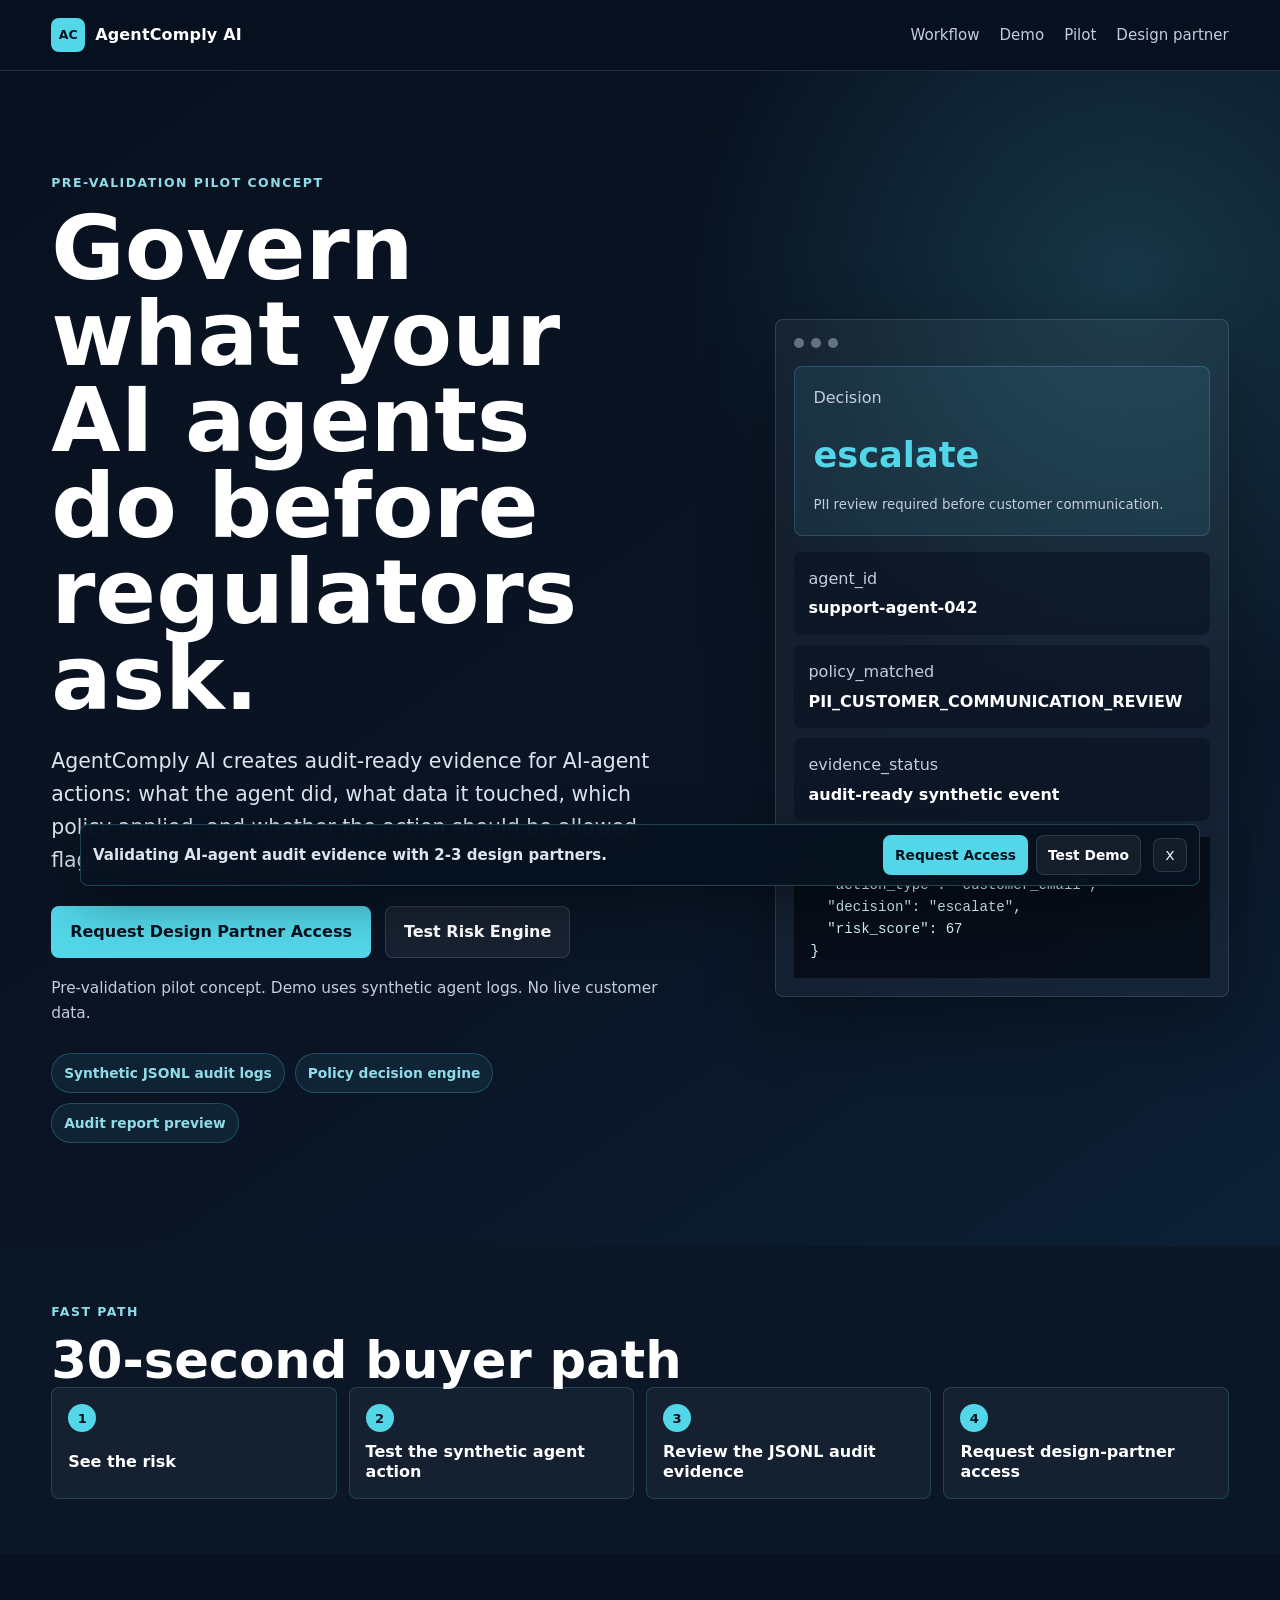
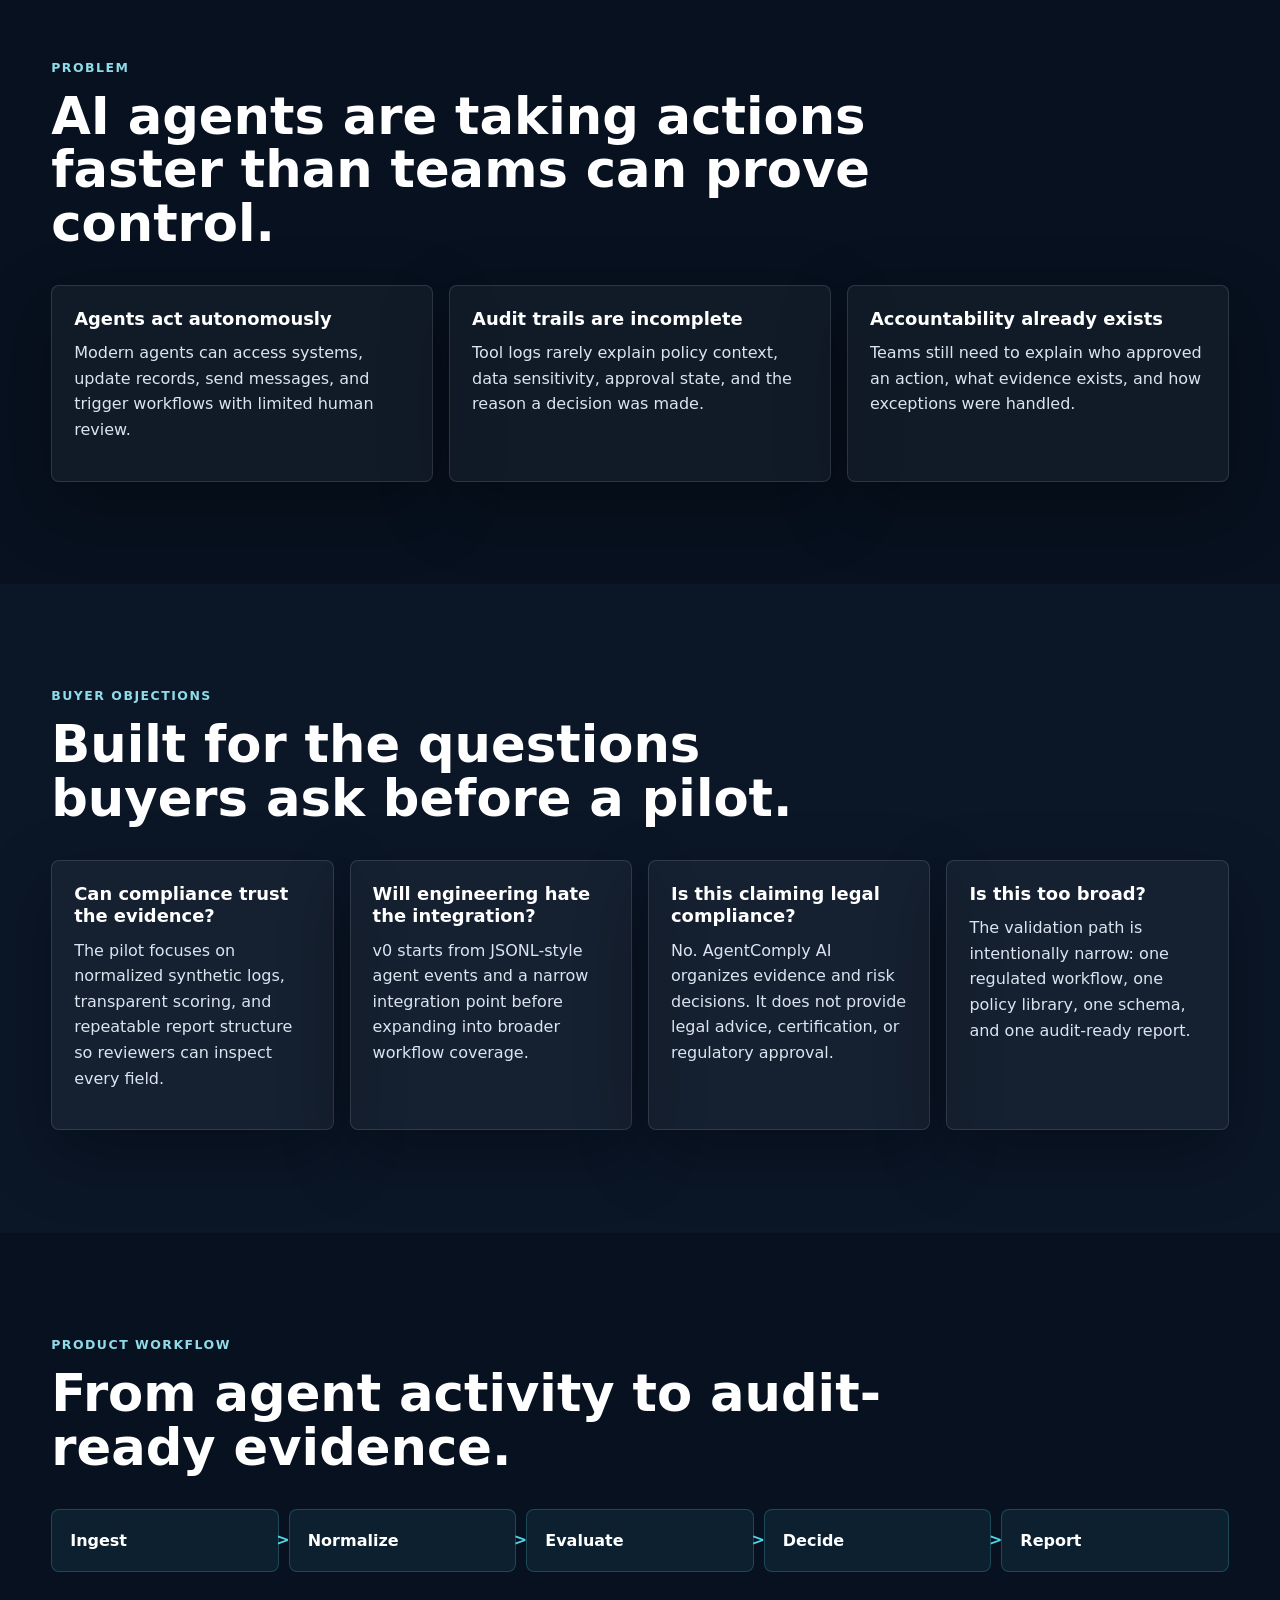
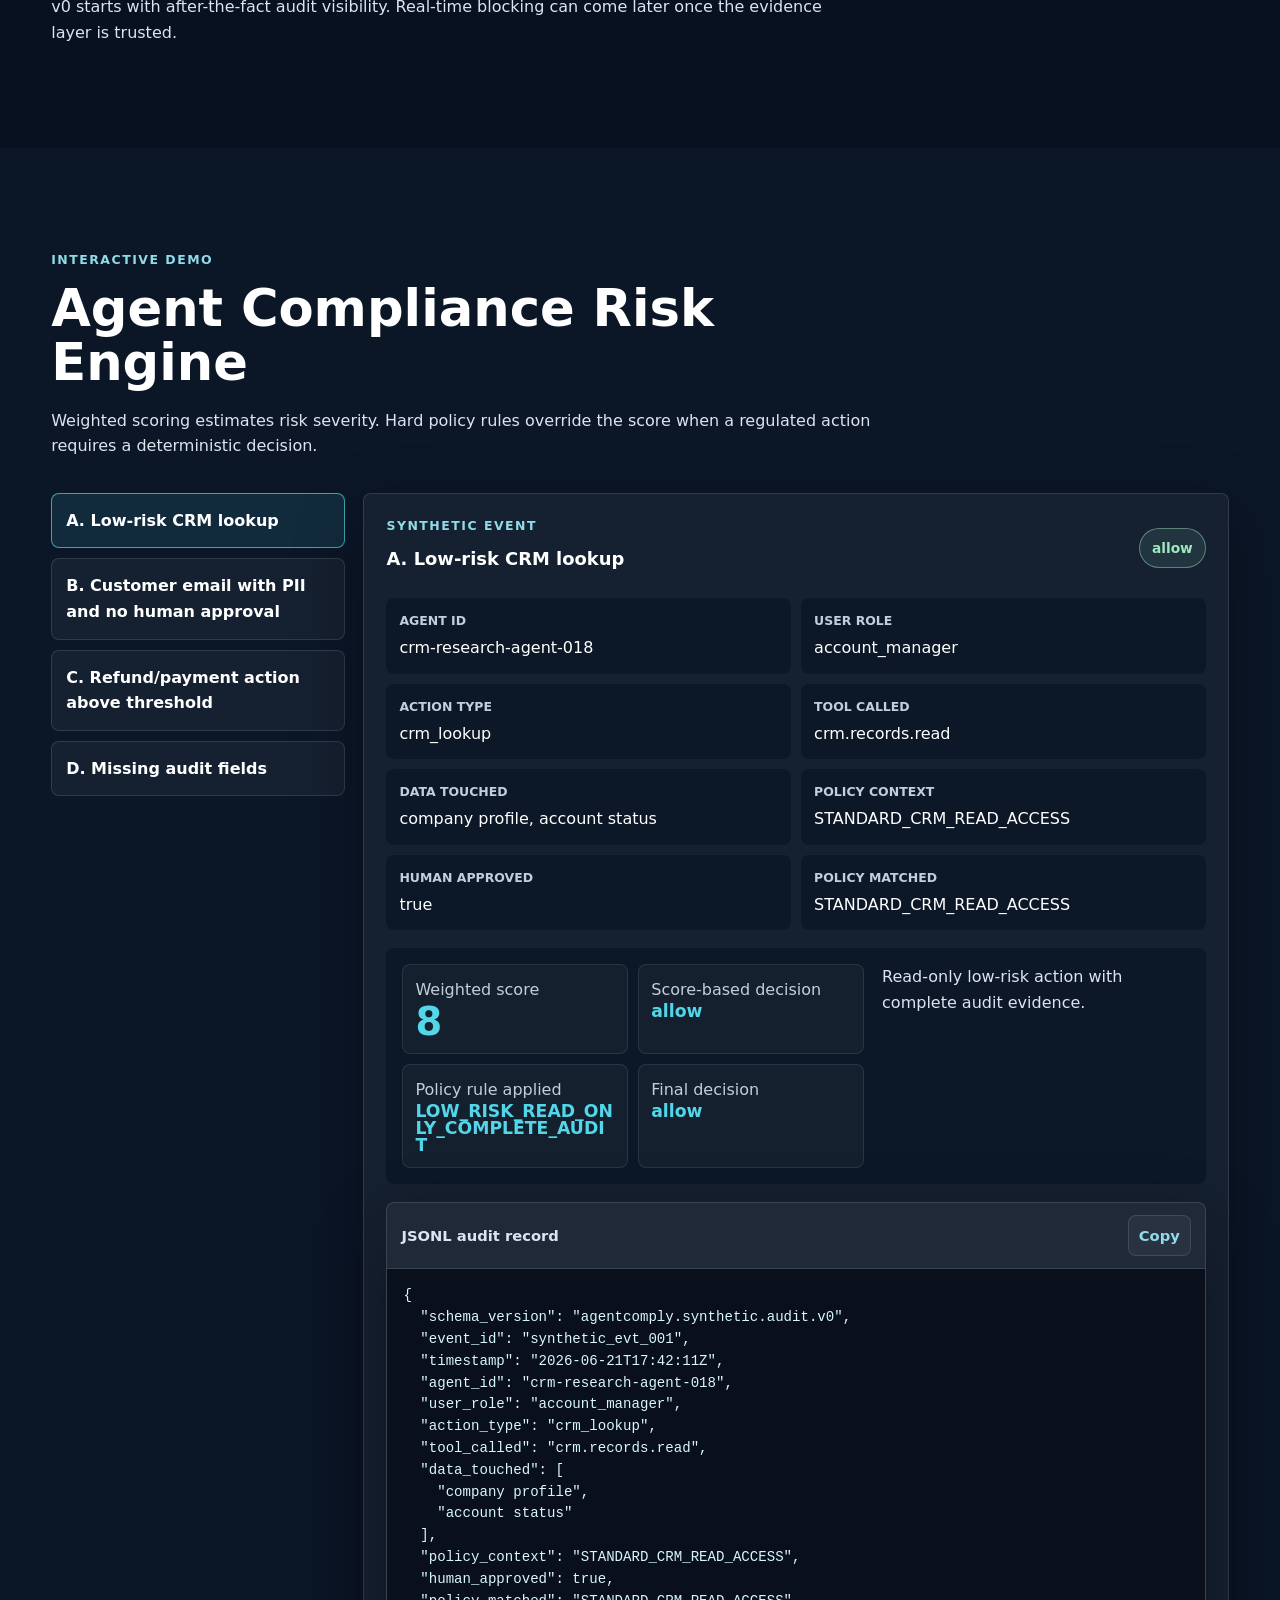
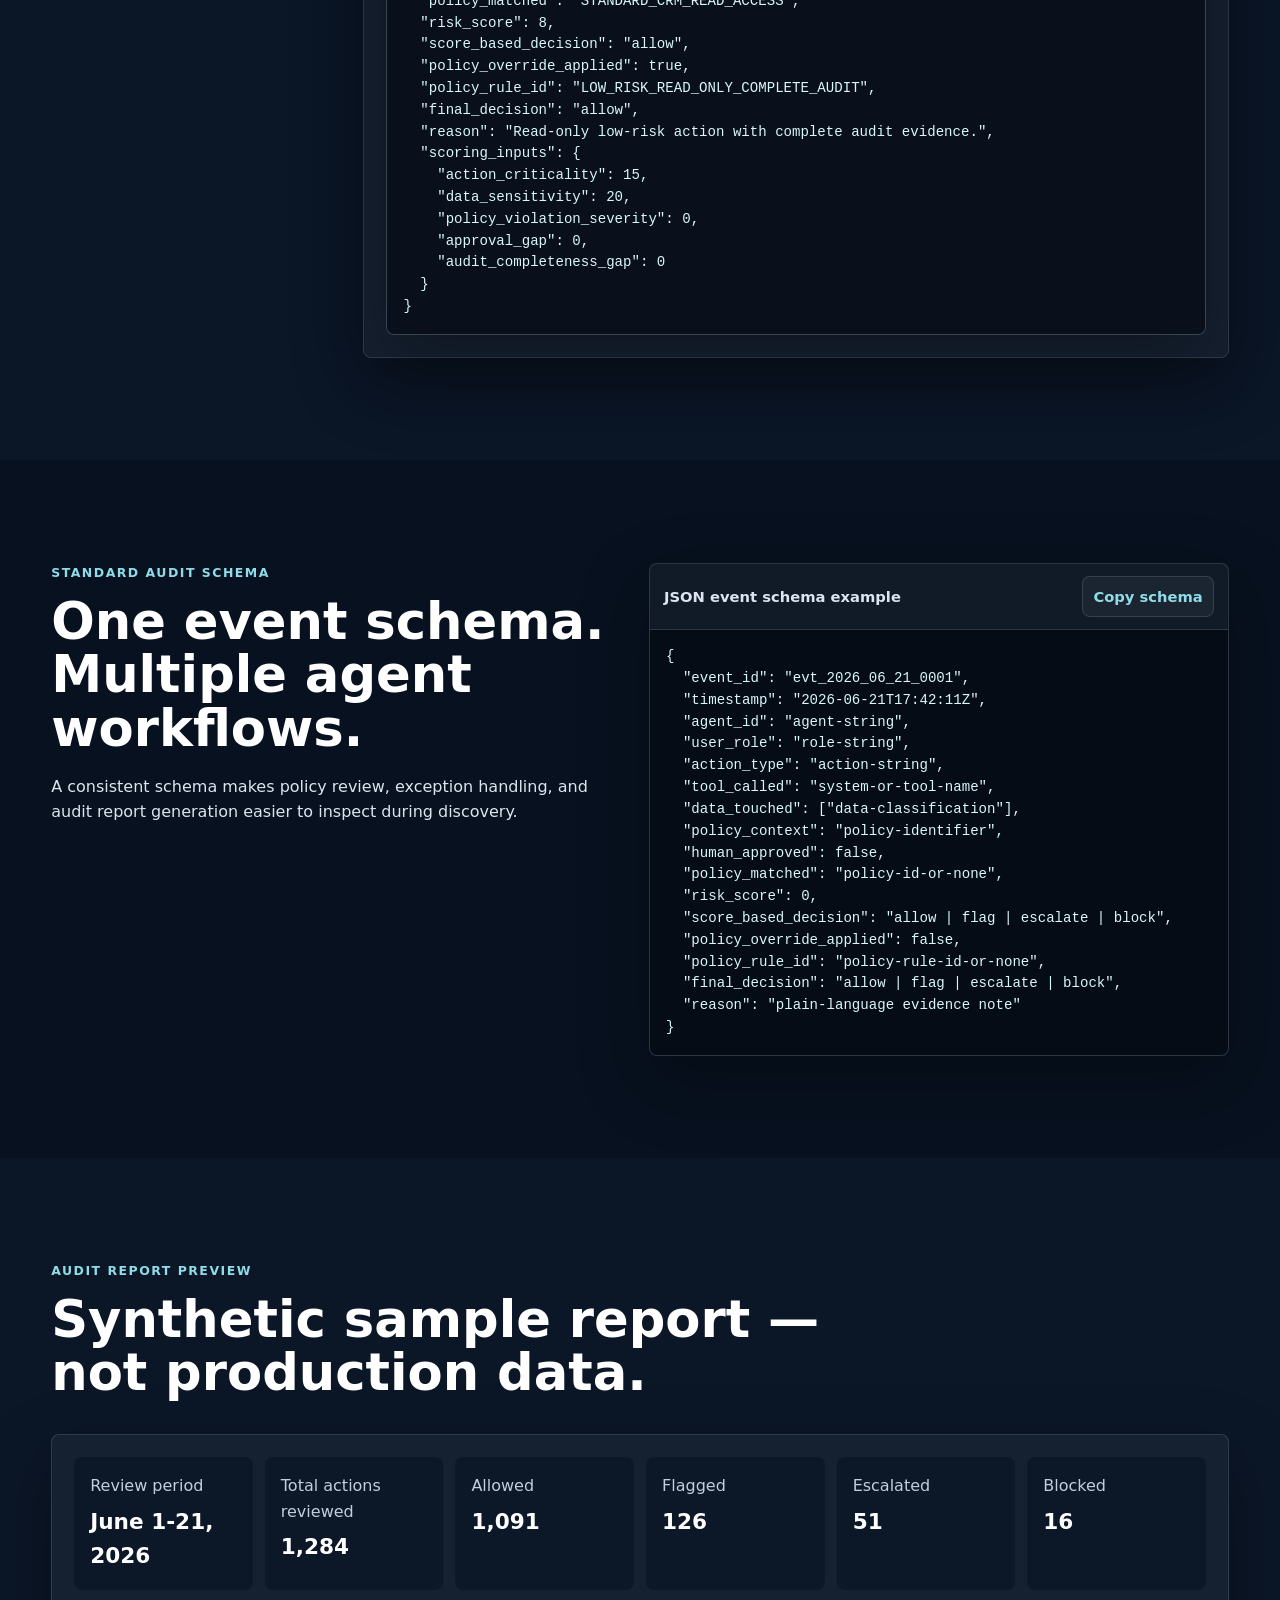
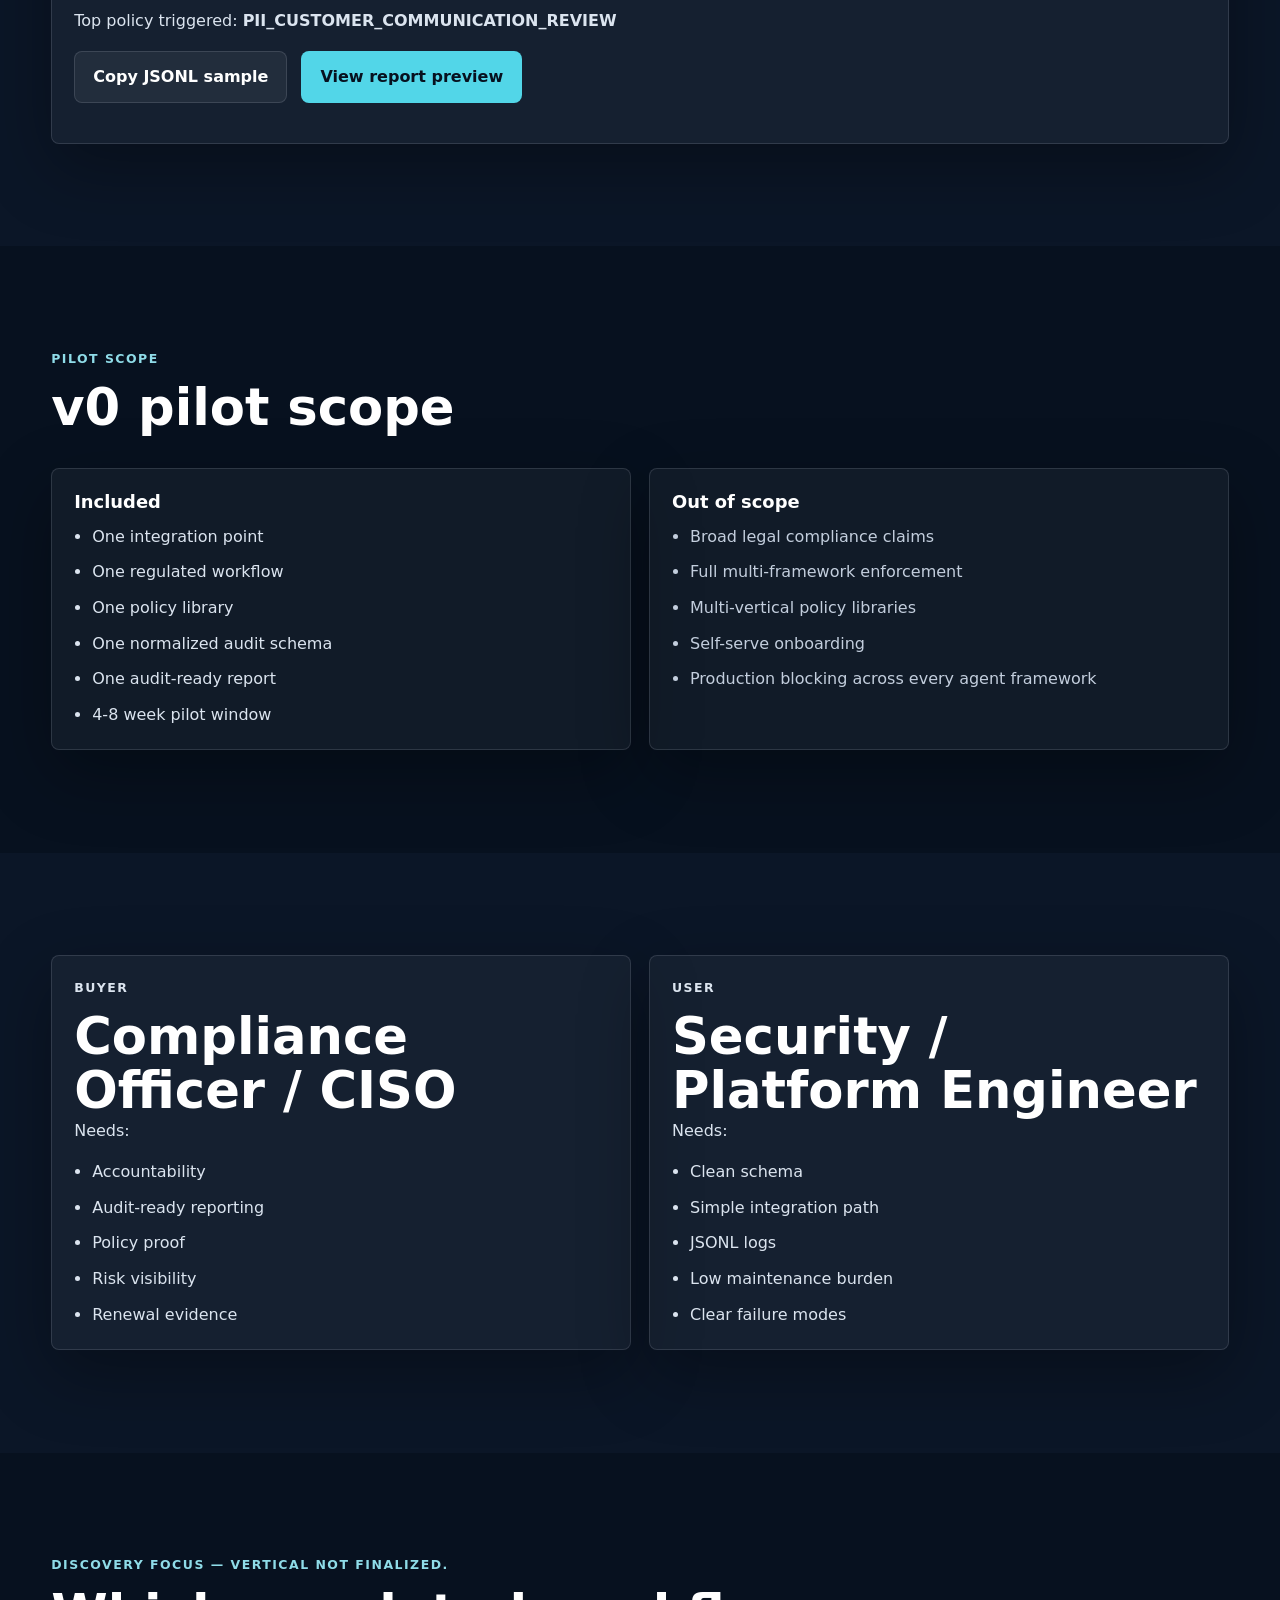
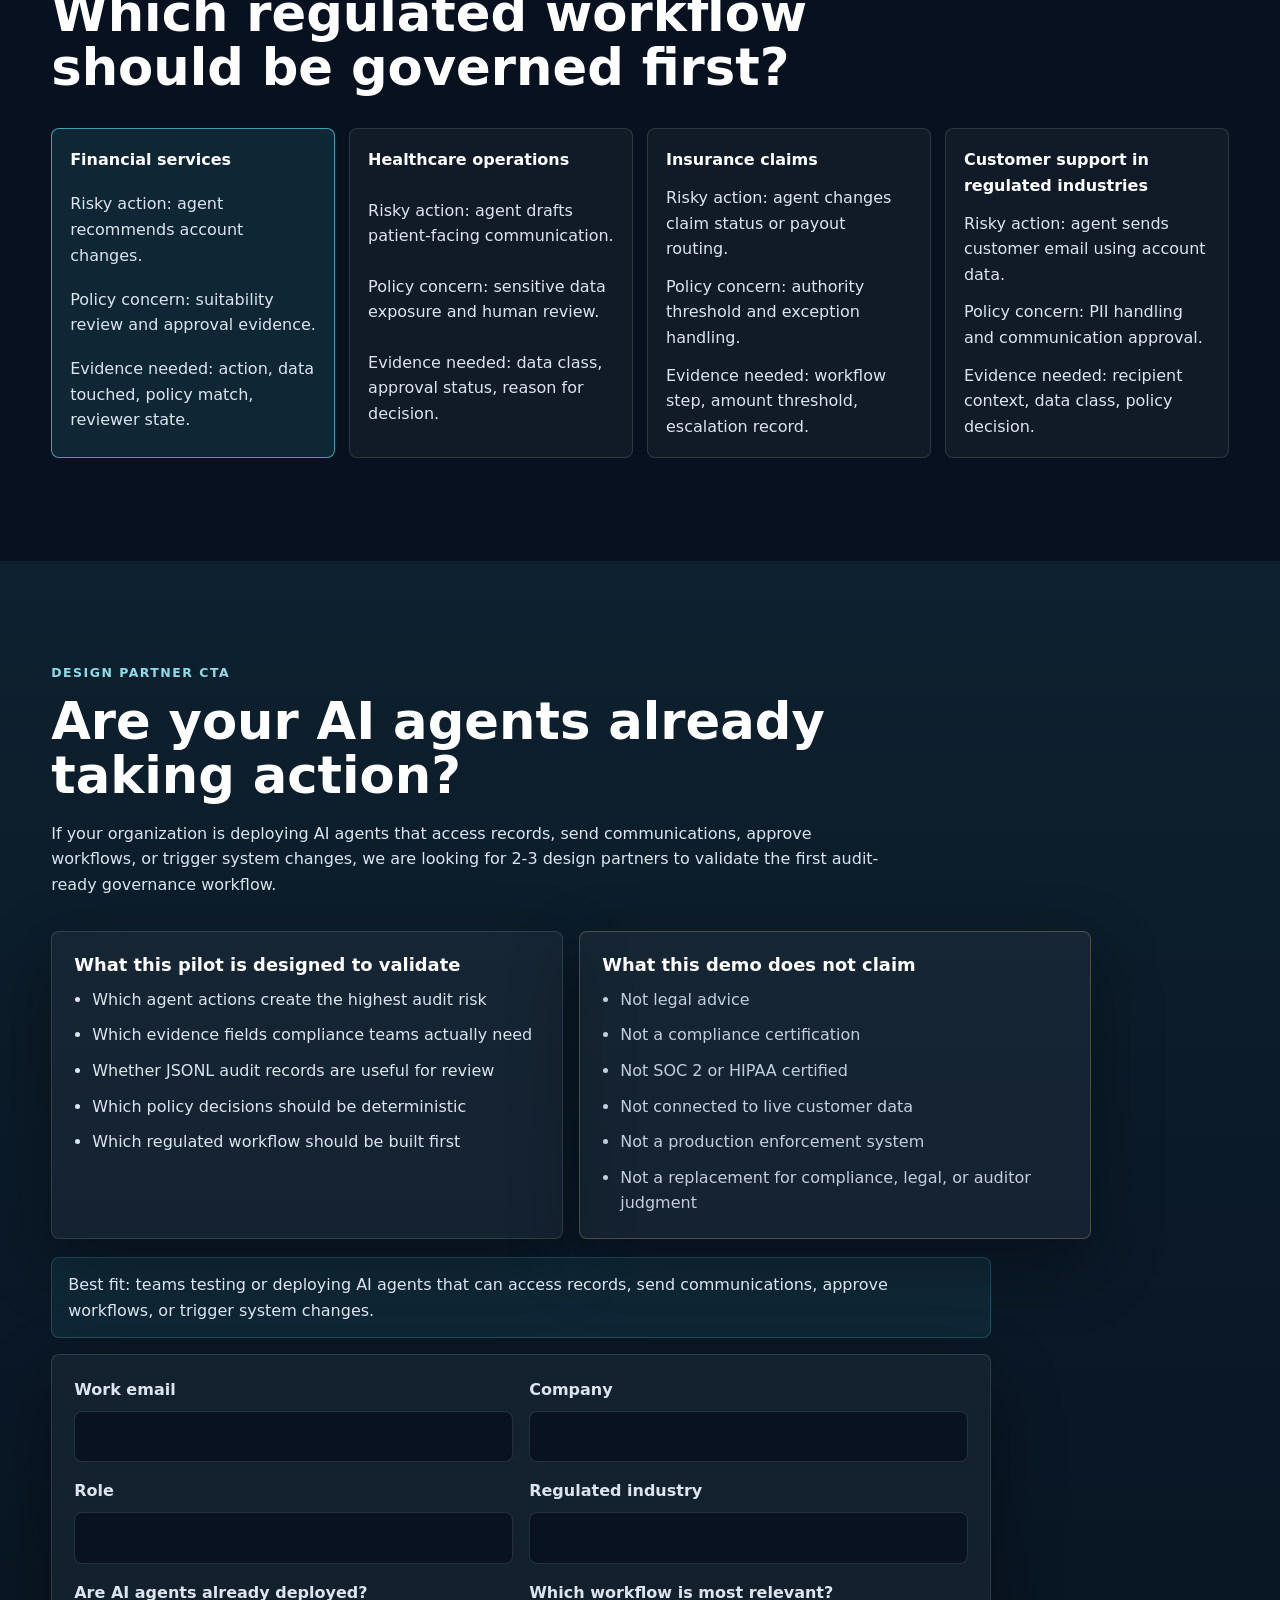
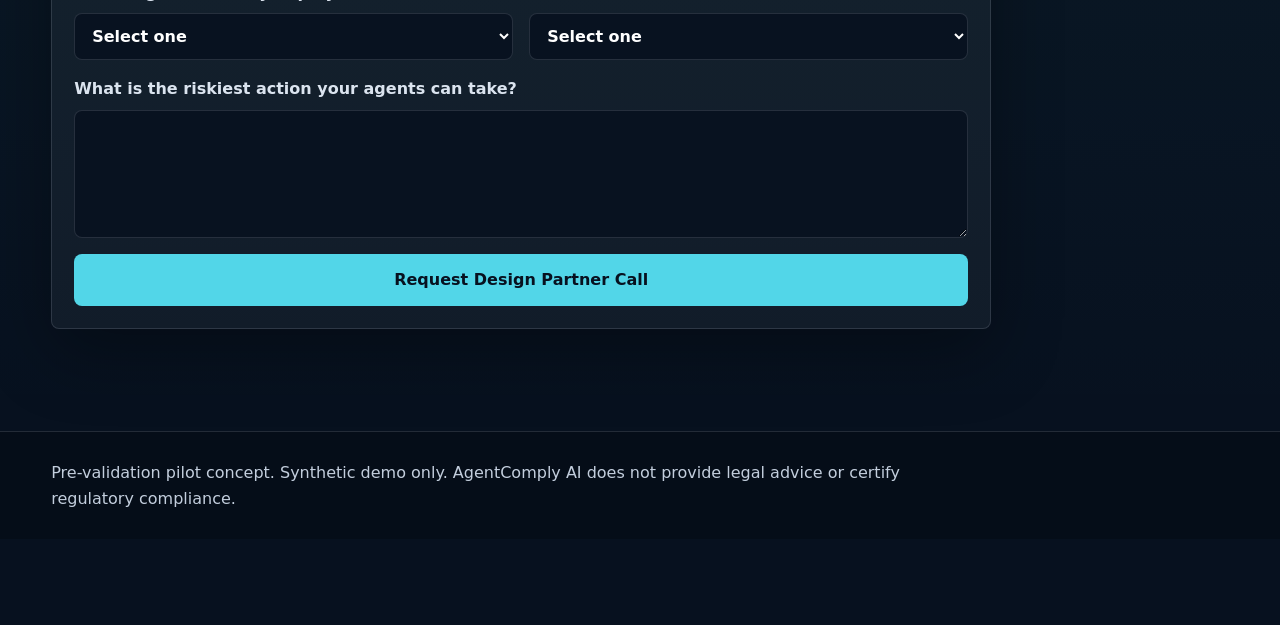
==== commit 30d63f92: "feat: add design partner conversion layer" ====
--- a/index.html
+++ b/index.html
@@ -35,8 +35,18 @@
             whether the action should be allowed, flagged, escalated, or blocked.
           </p>
           <div class="cta-row">
-            <a class="button primary" href="#design-partner">Request Design Partner Access</a>
-            <a class="button secondary" href="#audit-report">View Sample Audit Report</a>
+            <a
+              class="button primary"
+              href="#design-partner"
+              data-track-event="hero_cta_click"
+              data-cta-location="hero_primary"
+            >Request Design Partner Access</a>
+            <a
+              class="button secondary"
+              href="#demo"
+              data-track-event="demo_cta_click"
+              data-cta-location="hero_secondary"
+            >Test Risk Engine</a>
           </div>
           <p class="trust-note">
             Pre-validation pilot concept. Demo uses synthetic agent logs. No live customer data.
@@ -81,7 +91,32 @@
         </div>
       </section>
 
-      <section class="section-pad">
+      <section class="buyer-path section-pad" aria-labelledby="buyer-path-title">
+        <div class="section-heading inline-heading">
+          <p class="eyebrow">Fast path</p>
+          <h2 id="buyer-path-title">30-second buyer path</h2>
+        </div>
+        <div class="buyer-path-grid">
+          <a href="#problem">
+            <span>1</span>
+            <strong>See the risk</strong>
+          </a>
+          <a href="#demo">
+            <span>2</span>
+            <strong>Test the synthetic agent action</strong>
+          </a>
+          <a href="#schema">
+            <span>3</span>
+            <strong>Review the JSONL audit evidence</strong>
+          </a>
+          <a href="#design-partner">
+            <span>4</span>
+            <strong>Request design-partner access</strong>
+          </a>
+        </div>
+      </section>
+
+      <section id="problem" class="section-pad">
         <div class="section-heading">
           <p class="eyebrow">Problem</p>
           <h2>AI agents are taking actions faster than teams can prove control.</h2>
@@ -202,7 +237,7 @@
         </div>
       </section>
 
-      <section class="section-pad">
+      <section id="schema" class="section-pad">
         <div class="split-layout">
           <div class="section-heading inline-heading">
             <p class="eyebrow">Standard audit schema</p>
@@ -280,10 +315,52 @@
             <button class="button primary" type="button" id="toggle-report-preview">View report preview</button>
           </div>
           <div class="report-preview" id="report-preview" hidden>
+            <div class="report-detail-grid">
+              <div>
+                <span>Review period</span>
+                <strong>June 1-21, 2026</strong>
+              </div>
+              <div>
+                <span>Actions reviewed</span>
+                <strong>1,284</strong>
+              </div>
+              <div>
+                <span>Allowed</span>
+                <strong>1,091</strong>
+              </div>
+              <div>
+                <span>Flagged</span>
+                <strong>126</strong>
+              </div>
+              <div>
+                <span>Escalated</span>
+                <strong>51</strong>
+              </div>
+              <div>
+                <span>Blocked</span>
+                <strong>16</strong>
+              </div>
+              <div>
+                <span>Top policy triggered</span>
+                <strong>PII_CUSTOMER_COMMUNICATION_REVIEW</strong>
+              </div>
+              <div>
+                <span>Example final decision</span>
+                <strong>block</strong>
+              </div>
+              <div>
+                <span>Example reason code</span>
+                <strong>PAYMENT_ABOVE_THRESHOLD_NO_APPROVAL</strong>
+              </div>
+            </div>
             <p>
               Synthetic review indicates most actions were allowed, while PII
               communication and payment-adjacent actions created the clearest
               review burden for compliance and platform teams.
+            </p>
+            <p>
+              Synthetic sample only. This preview uses generated demo data, not
+              live customer data or production enforcement evidence.
             </p>
           </div>
         </div>
@@ -354,25 +431,25 @@
           <h2>Which regulated workflow should be governed first?</h2>
         </div>
         <div class="vertical-grid">
-          <button class="vertical-card active" type="button">
+          <button class="vertical-card active" type="button" data-vertical-choice="Financial services">
             <strong>Financial services</strong>
             <span>Risky action: agent recommends account changes.</span>
             <span>Policy concern: suitability review and approval evidence.</span>
             <span>Evidence needed: action, data touched, policy match, reviewer state.</span>
           </button>
-          <button class="vertical-card" type="button">
+          <button class="vertical-card" type="button" data-vertical-choice="Healthcare operations">
             <strong>Healthcare operations</strong>
             <span>Risky action: agent drafts patient-facing communication.</span>
             <span>Policy concern: sensitive data exposure and human review.</span>
             <span>Evidence needed: data class, approval status, reason for decision.</span>
           </button>
-          <button class="vertical-card" type="button">
+          <button class="vertical-card" type="button" data-vertical-choice="Insurance claims">
             <strong>Insurance claims</strong>
             <span>Risky action: agent changes claim status or payout routing.</span>
             <span>Policy concern: authority threshold and exception handling.</span>
             <span>Evidence needed: workflow step, amount threshold, escalation record.</span>
           </button>
-          <button class="vertical-card" type="button">
+          <button class="vertical-card" type="button" data-vertical-choice="Regulated customer support">
             <strong>Customer support in regulated industries</strong>
             <span>Risky action: agent sends customer email using account data.</span>
             <span>Policy concern: PII handling and communication approval.</span>
@@ -392,6 +469,34 @@
             audit-ready governance workflow.
           </p>
         </div>
+        <div class="conversion-grid">
+          <article class="info-card">
+            <h3>What this pilot is designed to validate</h3>
+            <ul class="check-list">
+              <li>Which agent actions create the highest audit risk</li>
+              <li>Which evidence fields compliance teams actually need</li>
+              <li>Whether JSONL audit records are useful for review</li>
+              <li>Which policy decisions should be deterministic</li>
+              <li>Which regulated workflow should be built first</li>
+            </ul>
+          </article>
+          <article class="info-card trust-box">
+            <h3>What this demo does not claim</h3>
+            <ul class="check-list muted-list">
+              <li>Not legal advice</li>
+              <li>Not a compliance certification</li>
+              <li>Not SOC 2 or HIPAA certified</li>
+              <li>Not connected to live customer data</li>
+              <li>Not a production enforcement system</li>
+              <li>Not a replacement for compliance, legal, or auditor judgment</li>
+            </ul>
+          </article>
+        </div>
+        <p class="qualification-note">
+          Best fit: teams testing or deploying AI agents that can access
+          records, send communications, approve workflows, or trigger system
+          changes.
+        </p>
         <form id="partner-form" class="partner-form">
           <label>
             Work email
@@ -418,6 +523,17 @@
               <option value="planning">Planning</option>
             </select>
           </label>
+          <label>
+            Which workflow is most relevant?
+            <select name="relevantWorkflow" required>
+              <option value="">Select one</option>
+              <option value="Financial services">Financial services</option>
+              <option value="Healthcare operations">Healthcare operations</option>
+              <option value="Insurance claims">Insurance claims</option>
+              <option value="Regulated customer support">Regulated customer support</option>
+              <option value="Other / exploring">Other / exploring</option>
+            </select>
+          </label>
           <label class="full-field">
             What is the riskiest action your agents can take?
             <textarea name="riskiestAction" rows="4" required></textarea>
@@ -437,6 +553,25 @@
       </p>
     </footer>
 
-    <script src="app.js?v=policy-overrides"></script>
+    <aside class="sticky-cta" id="sticky-cta" aria-label="Design partner access">
+      <p>Validating AI-agent audit evidence with 2-3 design partners.</p>
+      <div>
+        <a
+          class="button primary"
+          href="#design-partner"
+          data-track-event="hero_cta_click"
+          data-cta-location="sticky_request"
+        >Request Access</a>
+        <a
+          class="button secondary"
+          href="#demo"
+          data-track-event="demo_cta_click"
+          data-cta-location="sticky_demo"
+        >Test Demo</a>
+      </div>
+      <button class="sticky-cta-close" id="sticky-cta-close" type="button" aria-label="Dismiss sticky CTA">x</button>
+    </aside>
+
+    <script src="app.js?v=conversion-layer"></script>
   </body>
 </html>
--- a/styles.css
+++ b/styles.css
@@ -25,6 +25,7 @@
 
 body {
   margin: 0;
+  padding-bottom: 86px;
   font-family:
     Inter, ui-sans-serif, system-ui, -apple-system, BlinkMacSystemFont, "Segoe UI",
     sans-serif;
@@ -223,6 +224,55 @@
   font-weight: 800;
 }
 
+.buyer-path {
+  padding-top: clamp(34px, 5vw, 56px);
+  padding-bottom: clamp(34px, 5vw, 56px);
+  background: var(--navy-900);
+}
+
+.buyer-path-grid {
+  display: grid;
+  grid-template-columns: repeat(4, minmax(0, 1fr));
+  gap: 12px;
+}
+
+.buyer-path-grid a {
+  display: grid;
+  min-width: 0;
+  gap: 10px;
+  padding: 16px;
+  border: 1px solid rgba(82, 214, 232, 0.2);
+  border-radius: var(--radius);
+  background: rgba(255, 255, 255, 0.045);
+  transition:
+    transform 160ms ease,
+    border-color 160ms ease,
+    background 160ms ease;
+}
+
+.buyer-path-grid a:hover {
+  border-color: rgba(82, 214, 232, 0.7);
+  background: rgba(82, 214, 232, 0.1);
+  transform: translateY(-1px);
+}
+
+.buyer-path-grid span {
+  display: grid;
+  width: 28px;
+  height: 28px;
+  place-items: center;
+  border-radius: 999px;
+  color: var(--navy-950);
+  background: var(--cyan);
+  font-size: 0.82rem;
+  font-weight: 900;
+}
+
+.buyer-path-grid strong {
+  overflow-wrap: anywhere;
+  line-height: 1.25;
+}
+
 .hero-panel,
 .demo-panel,
 .report-panel,
@@ -597,6 +647,34 @@
   background: rgba(82, 214, 232, 0.08);
 }
 
+.report-detail-grid {
+  display: grid;
+  grid-template-columns: repeat(3, minmax(0, 1fr));
+  gap: 10px;
+  margin-bottom: 16px;
+}
+
+.report-detail-grid div {
+  min-width: 0;
+  padding: 12px;
+  border-radius: var(--radius);
+  background: rgba(7, 17, 31, 0.55);
+}
+
+.report-detail-grid span {
+  display: block;
+  color: var(--slate-300);
+  font-size: 0.78rem;
+  font-weight: 800;
+}
+
+.report-detail-grid strong {
+  display: block;
+  margin-top: 4px;
+  overflow-wrap: anywhere;
+  color: var(--white);
+}
+
 .check-list,
 .persona-card ul {
   display: grid;
@@ -630,6 +708,28 @@
   background:
     linear-gradient(rgba(82, 214, 232, 0.08), rgba(82, 214, 232, 0)),
     var(--navy-950);
+}
+
+.conversion-grid {
+  display: grid;
+  grid-template-columns: repeat(2, minmax(0, 1fr));
+  gap: 16px;
+  max-width: 1040px;
+  margin-bottom: 18px;
+}
+
+.trust-box {
+  border-color: rgba(240, 215, 141, 0.24);
+}
+
+.qualification-note {
+  max-width: 940px;
+  margin: 0 0 16px;
+  padding: 14px 16px;
+  border: 1px solid rgba(82, 214, 232, 0.22);
+  border-radius: var(--radius);
+  color: var(--slate-200);
+  background: rgba(82, 214, 232, 0.08);
 }
 
 .partner-form {
@@ -687,6 +787,62 @@
   margin: 0;
 }
 
+.sticky-cta {
+  position: fixed;
+  right: clamp(12px, 3vw, 28px);
+  bottom: 14px;
+  left: clamp(12px, 3vw, 28px);
+  z-index: 20;
+  display: grid;
+  grid-template-columns: minmax(0, 1fr) auto auto;
+  align-items: center;
+  gap: 12px;
+  max-width: 1120px;
+  margin: 0 auto;
+  padding: 10px 12px;
+  border: 1px solid rgba(82, 214, 232, 0.26);
+  border-radius: var(--radius);
+  background: rgba(7, 17, 31, 0.94);
+  box-shadow: 0 16px 50px rgba(0, 0, 0, 0.36);
+  backdrop-filter: blur(14px);
+}
+
+.sticky-cta[hidden] {
+  display: none;
+}
+
+.sticky-cta p {
+  margin: 0;
+  overflow-wrap: anywhere;
+  color: var(--slate-200);
+  font-size: 0.94rem;
+  font-weight: 800;
+}
+
+.sticky-cta div {
+  display: flex;
+  flex-wrap: wrap;
+  gap: 8px;
+}
+
+.sticky-cta .button {
+  min-height: 38px;
+  padding: 8px 11px;
+  font-size: 0.86rem;
+}
+
+.sticky-cta-close {
+  display: grid;
+  width: 34px;
+  height: 34px;
+  place-items: center;
+  border: 1px solid var(--border);
+  border-radius: var(--radius);
+  color: var(--slate-200);
+  background: rgba(255, 255, 255, 0.05);
+  cursor: pointer;
+}
+
 @media (max-width: 1040px) {
   .hero,
   .demo-layout,
@@ -695,12 +851,25 @@
   }
 
   .card-grid.four,
-  .vertical-grid {
+  .vertical-grid,
+  .buyer-path-grid {
     grid-template-columns: repeat(2, minmax(0, 1fr));
   }
+
+  .sticky-cta {
+    grid-template-columns: minmax(0, 1fr) auto;
+  }
+
+  .sticky-cta div {
+    grid-column: 1 / -1;
+  }
 }
 
 @media (max-width: 760px) {
+  body {
+    padding-bottom: 154px;
+  }
+
   .site-header {
     position: static;
     align-items: flex-start;
@@ -722,6 +891,9 @@
   .scope-grid,
   .personas,
   .vertical-grid,
+  .buyer-path-grid,
+  .conversion-grid,
+  .report-detail-grid,
   .partner-form,
   .field-grid {
     grid-template-columns: 1fr;
@@ -752,4 +924,14 @@
   .button {
     width: 100%;
   }
-}
+
+  .sticky-cta {
+    align-items: stretch;
+    grid-template-columns: 1fr auto;
+  }
+
+  .sticky-cta div {
+    display: grid;
+    grid-template-columns: 1fr 1fr;
+  }
+}
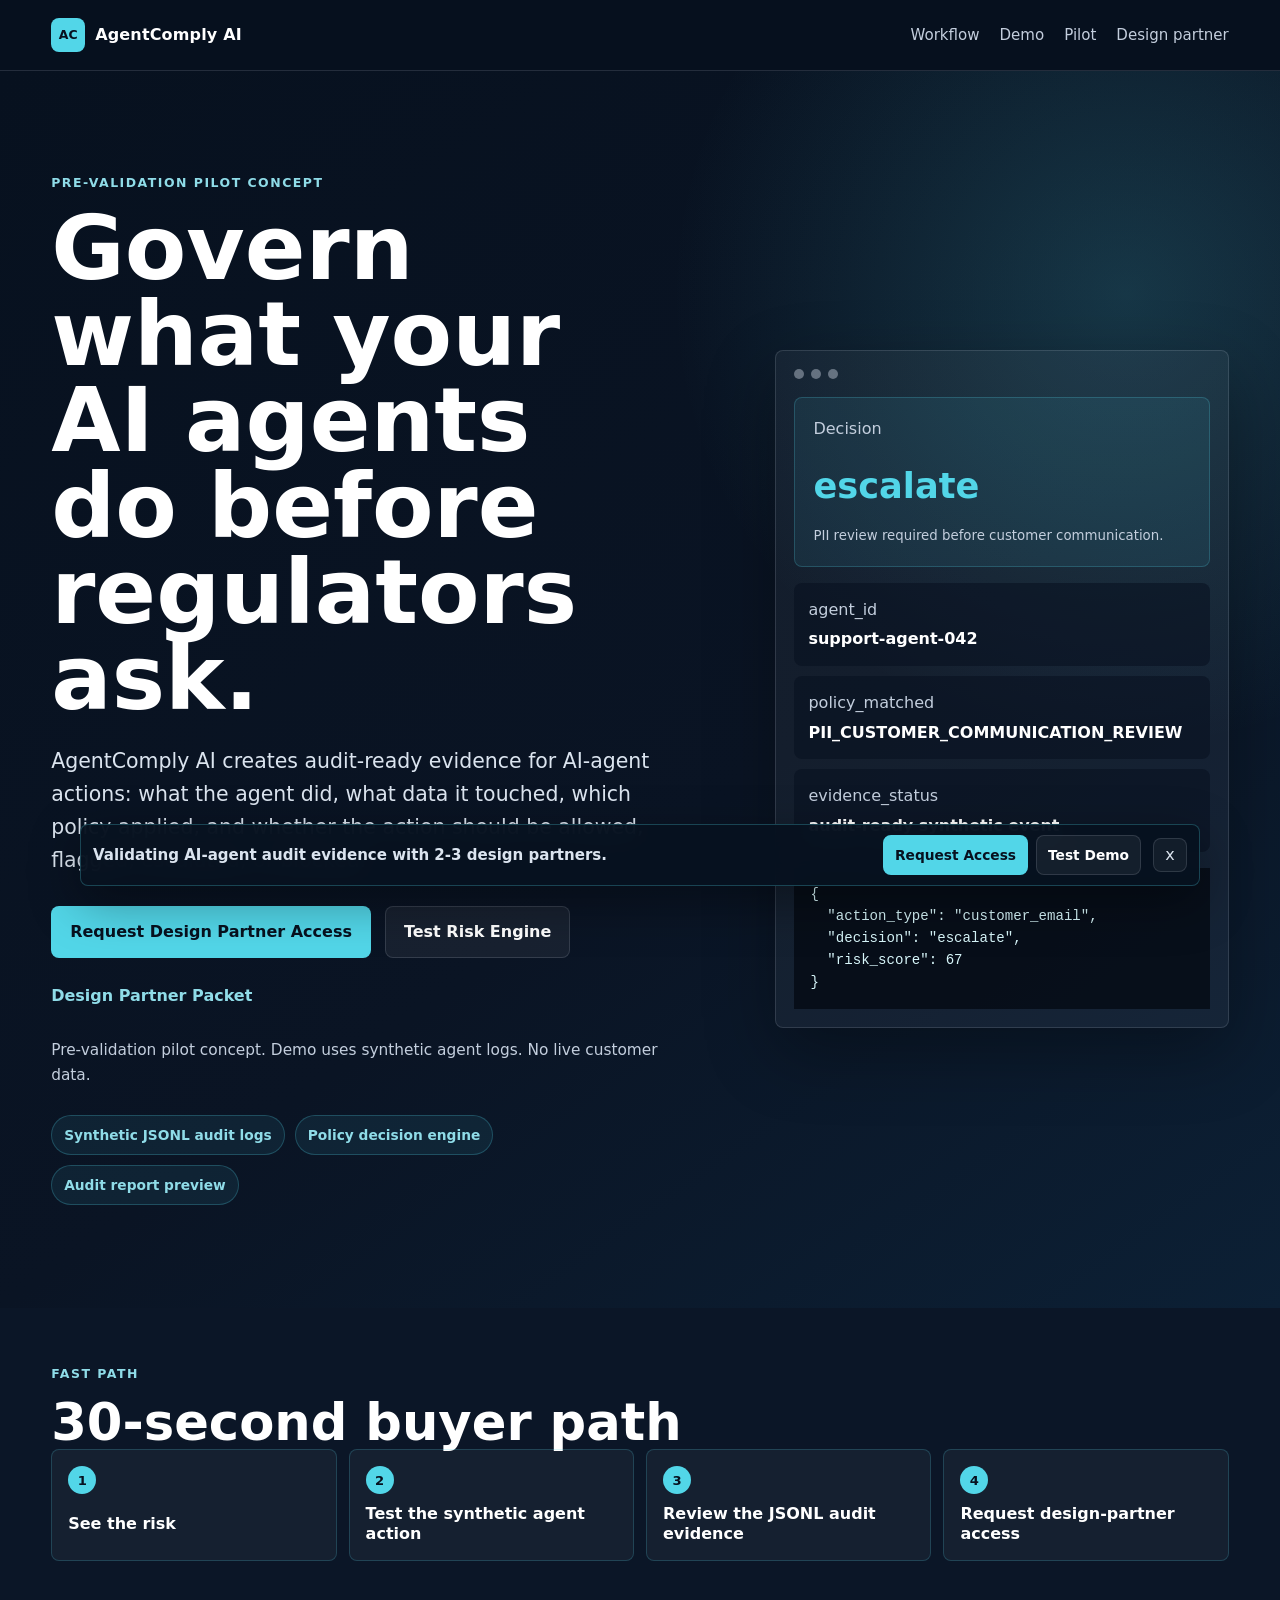
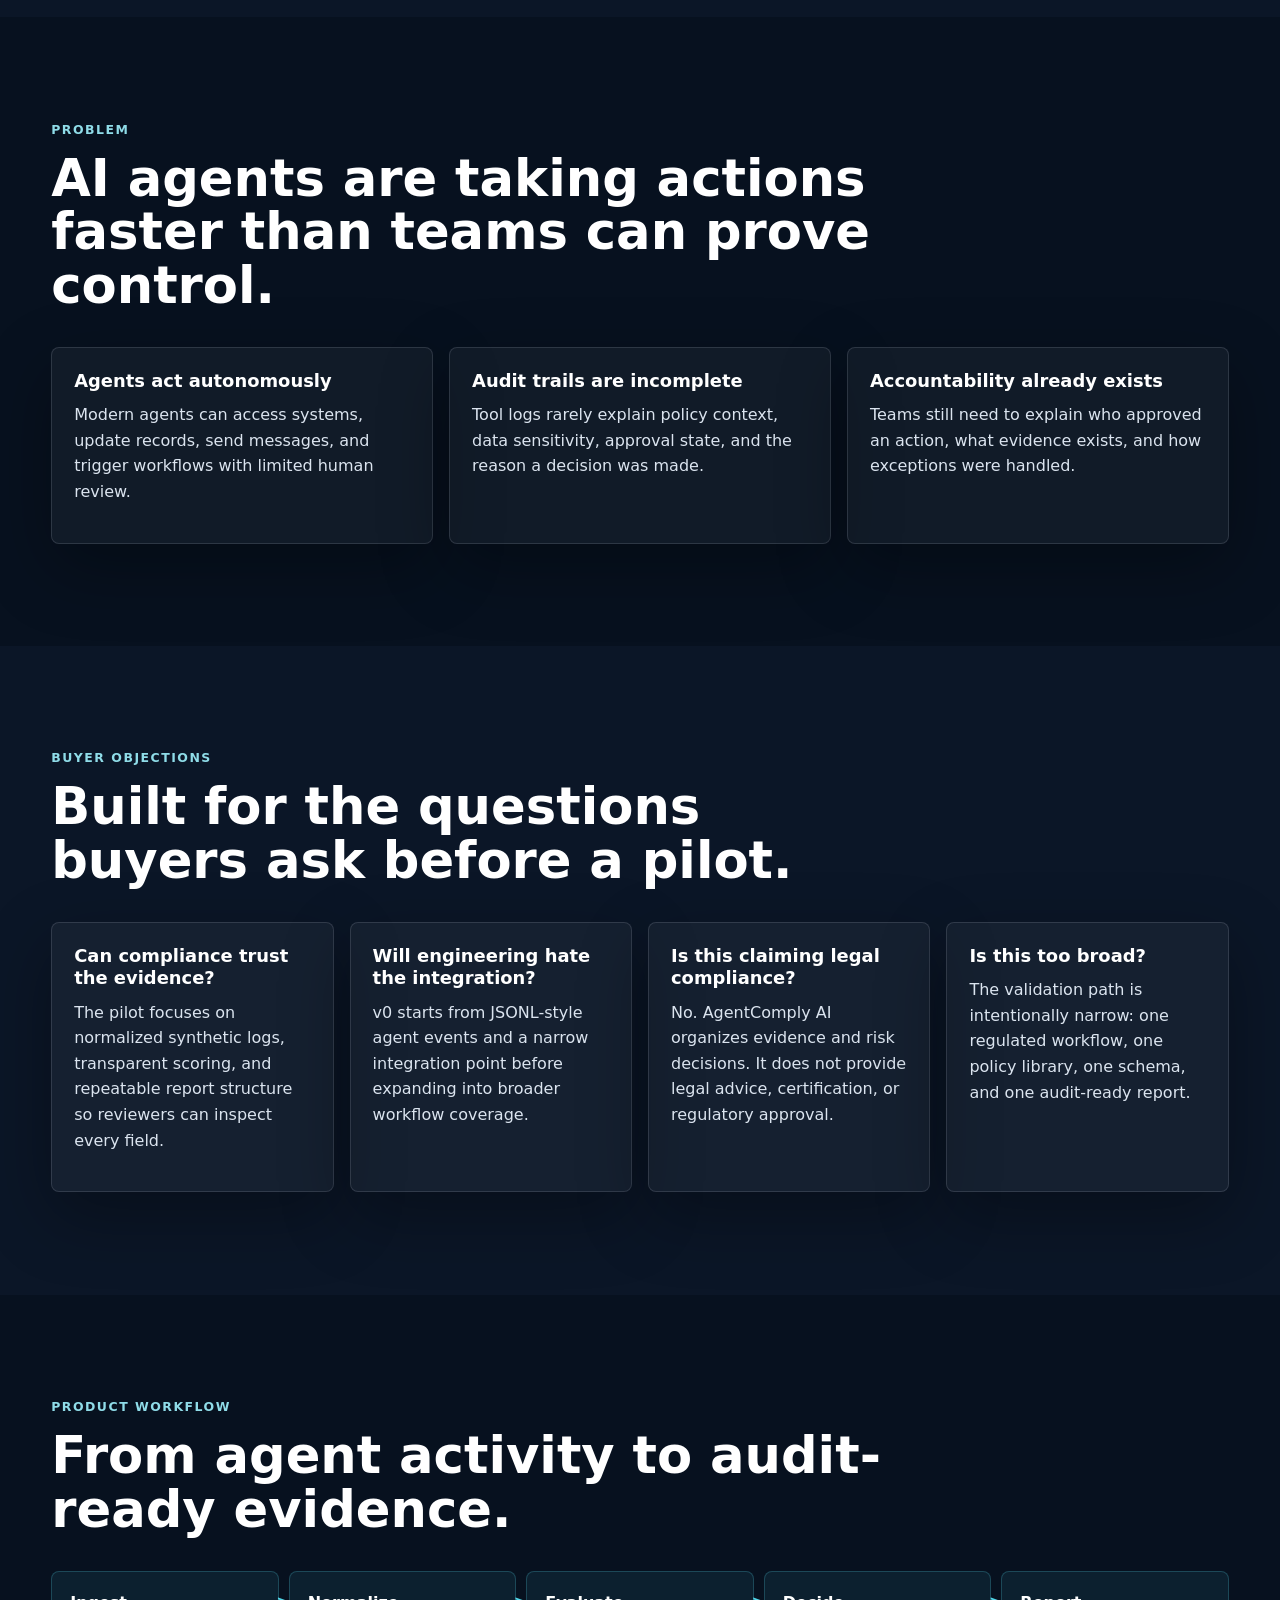
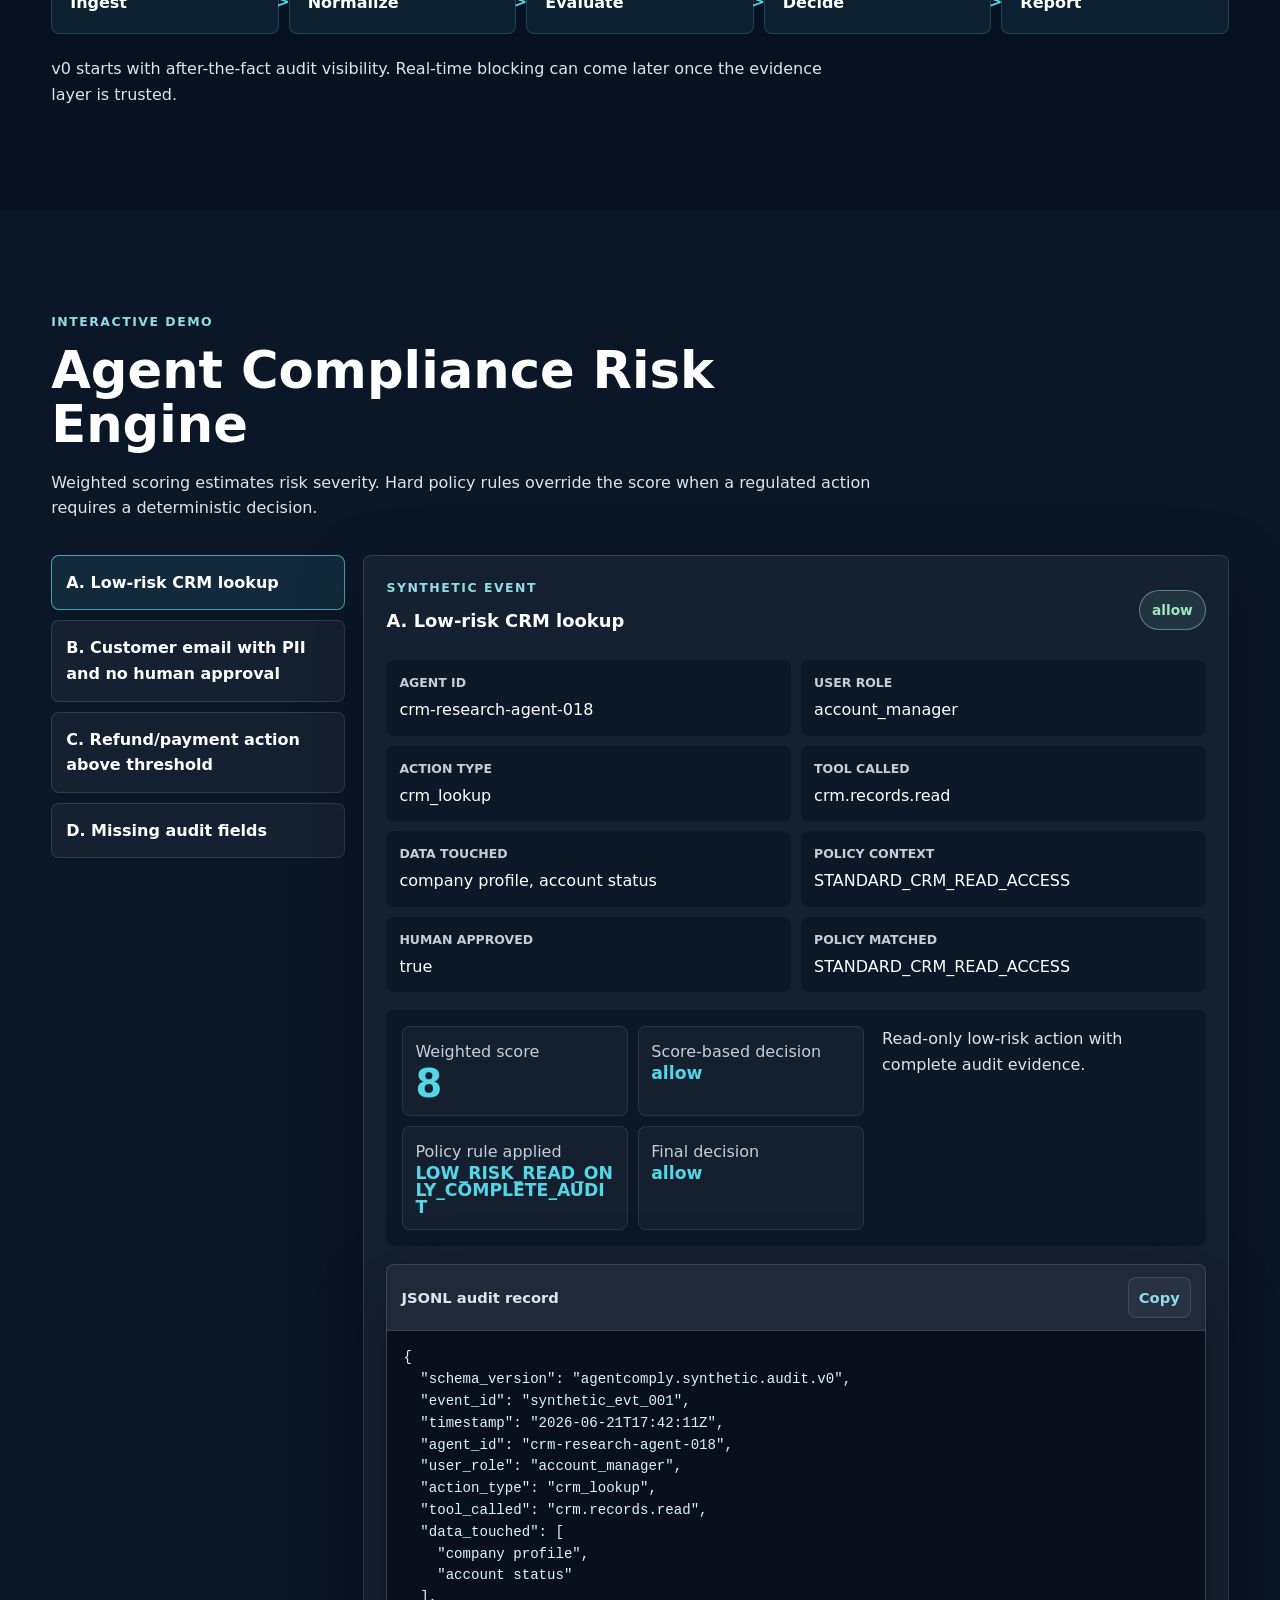
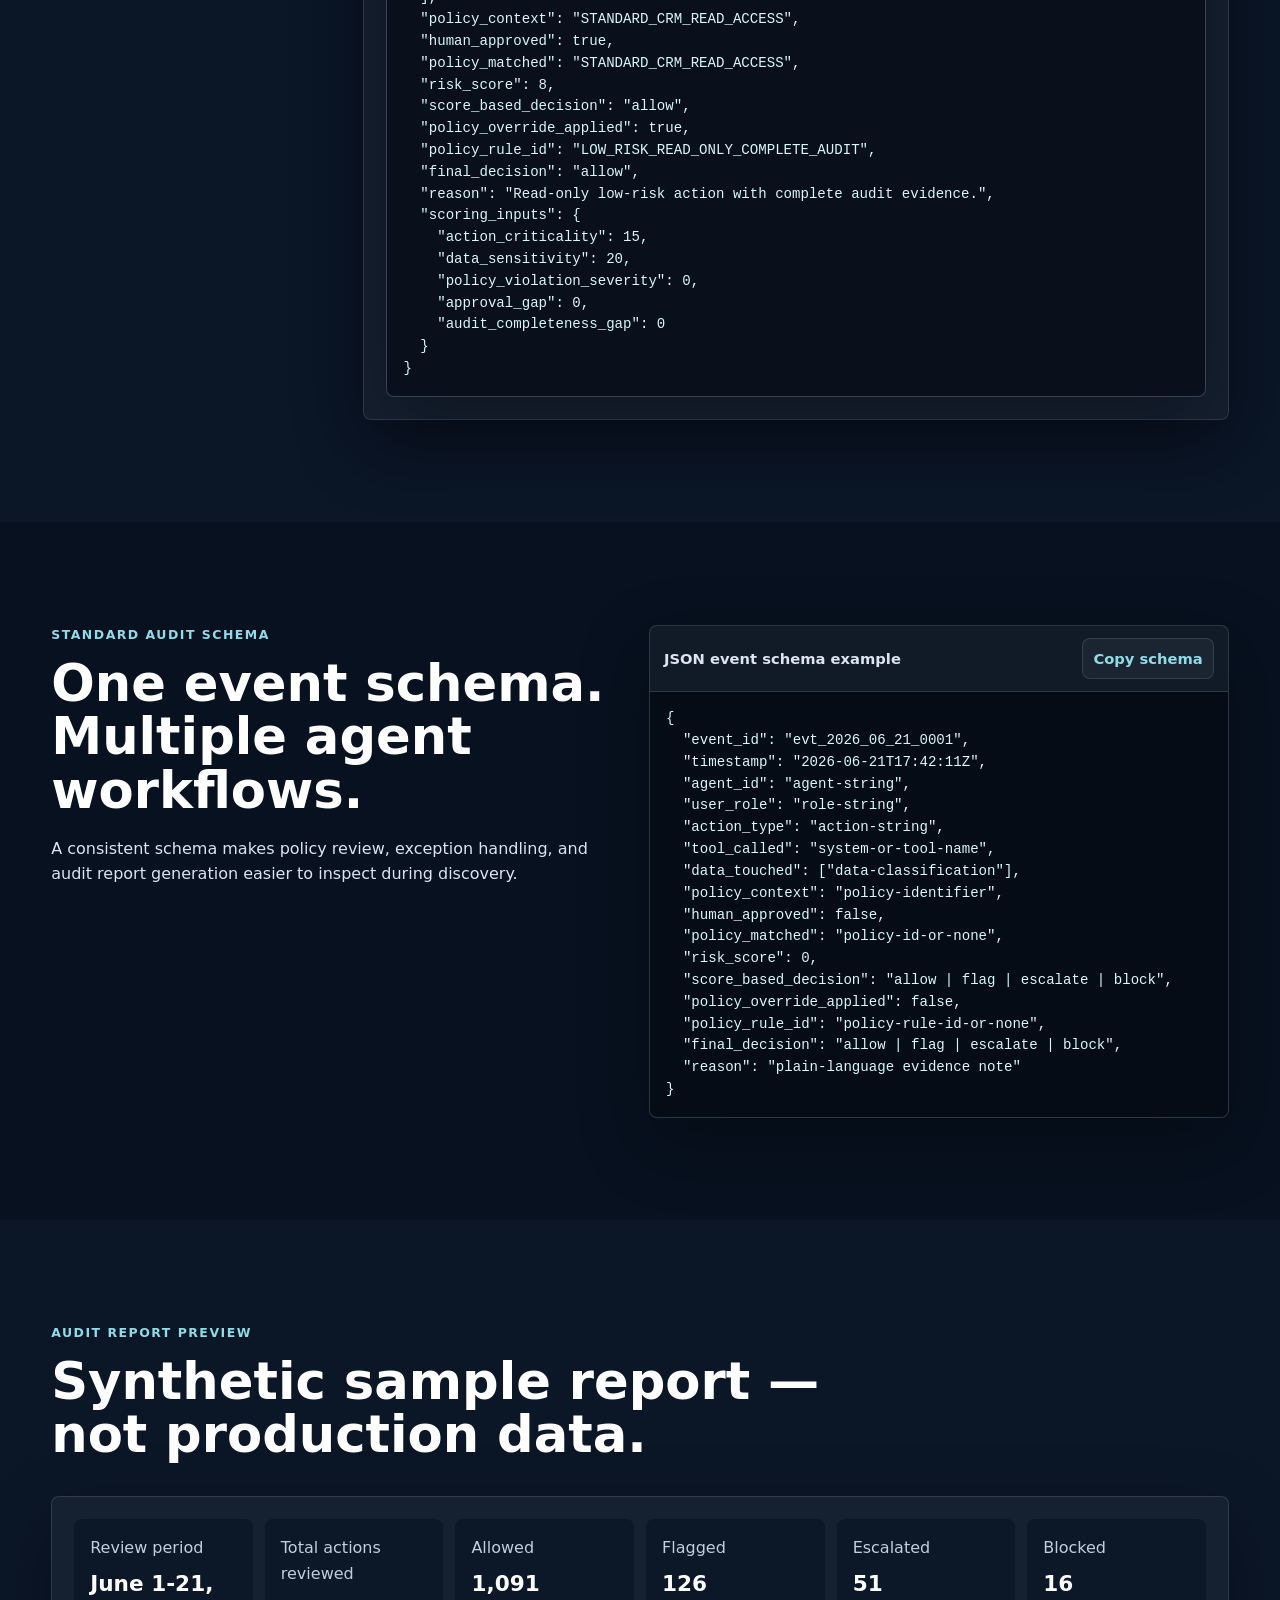
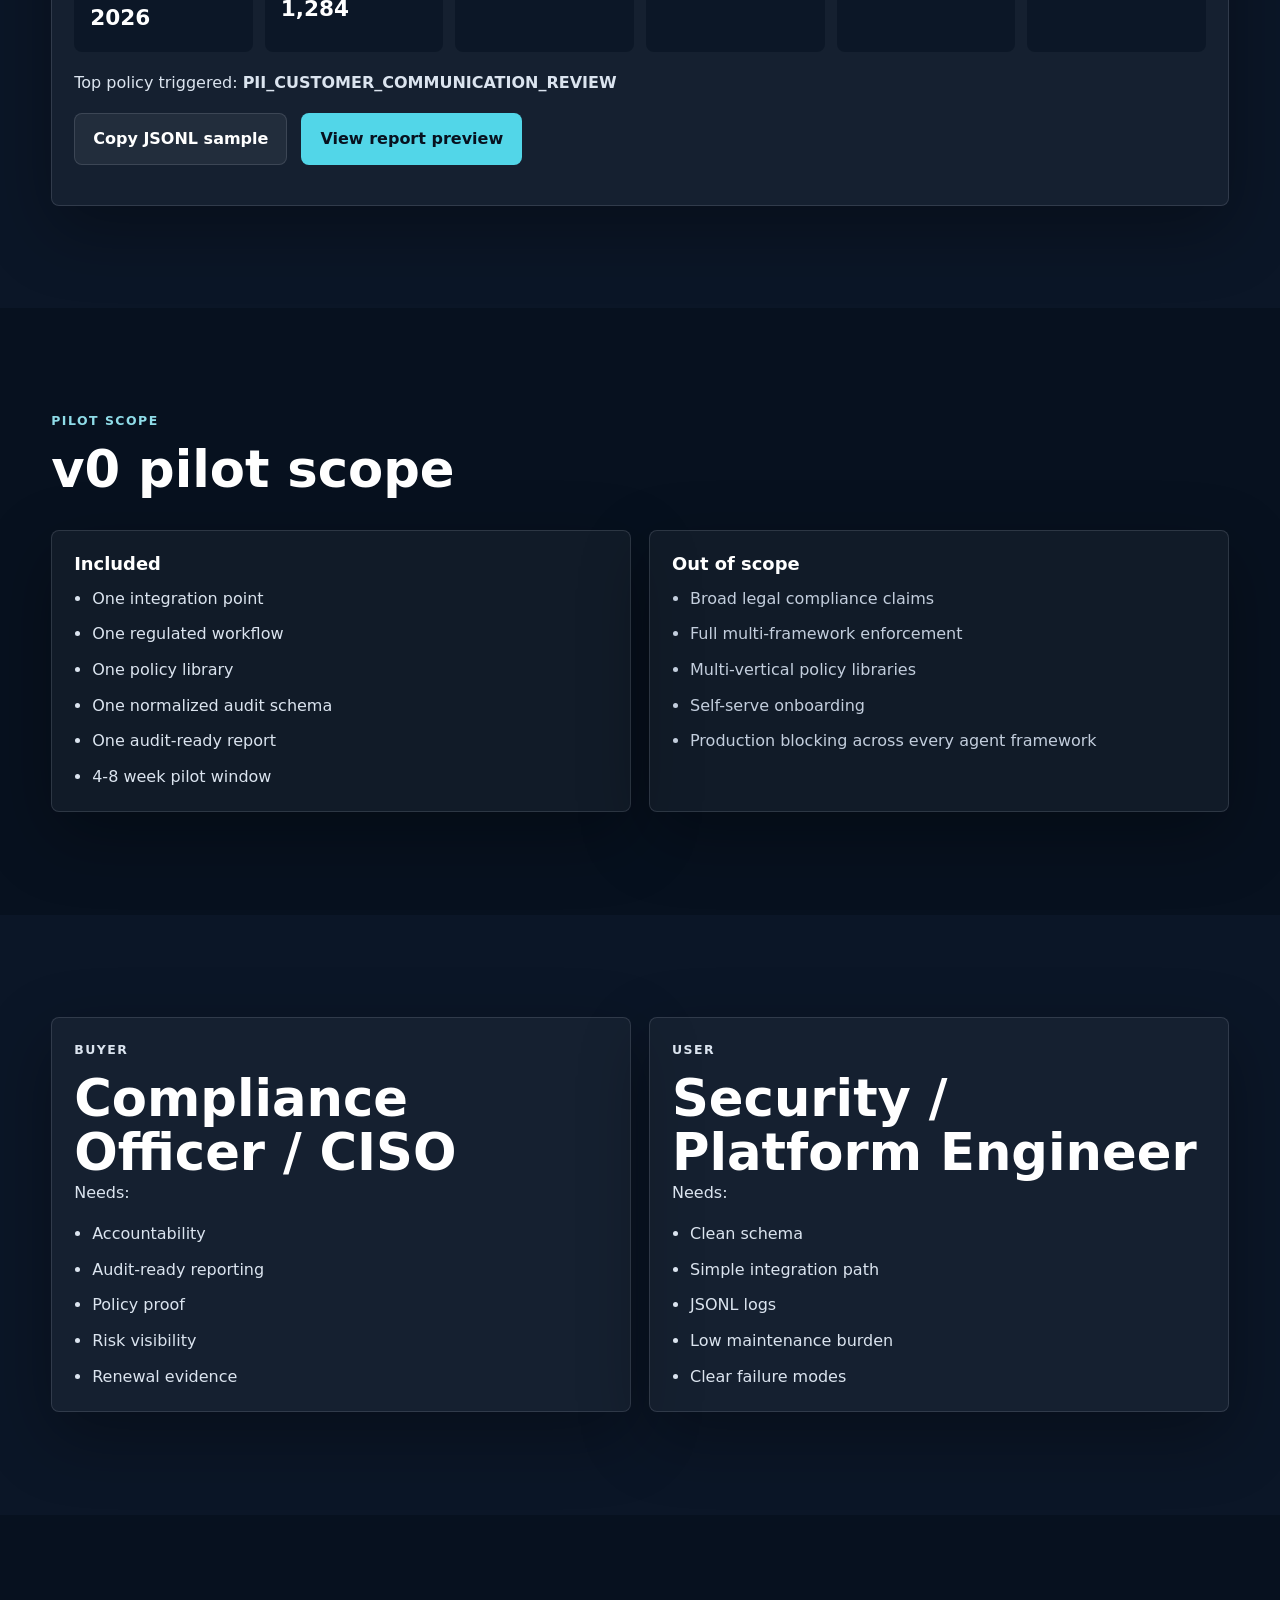
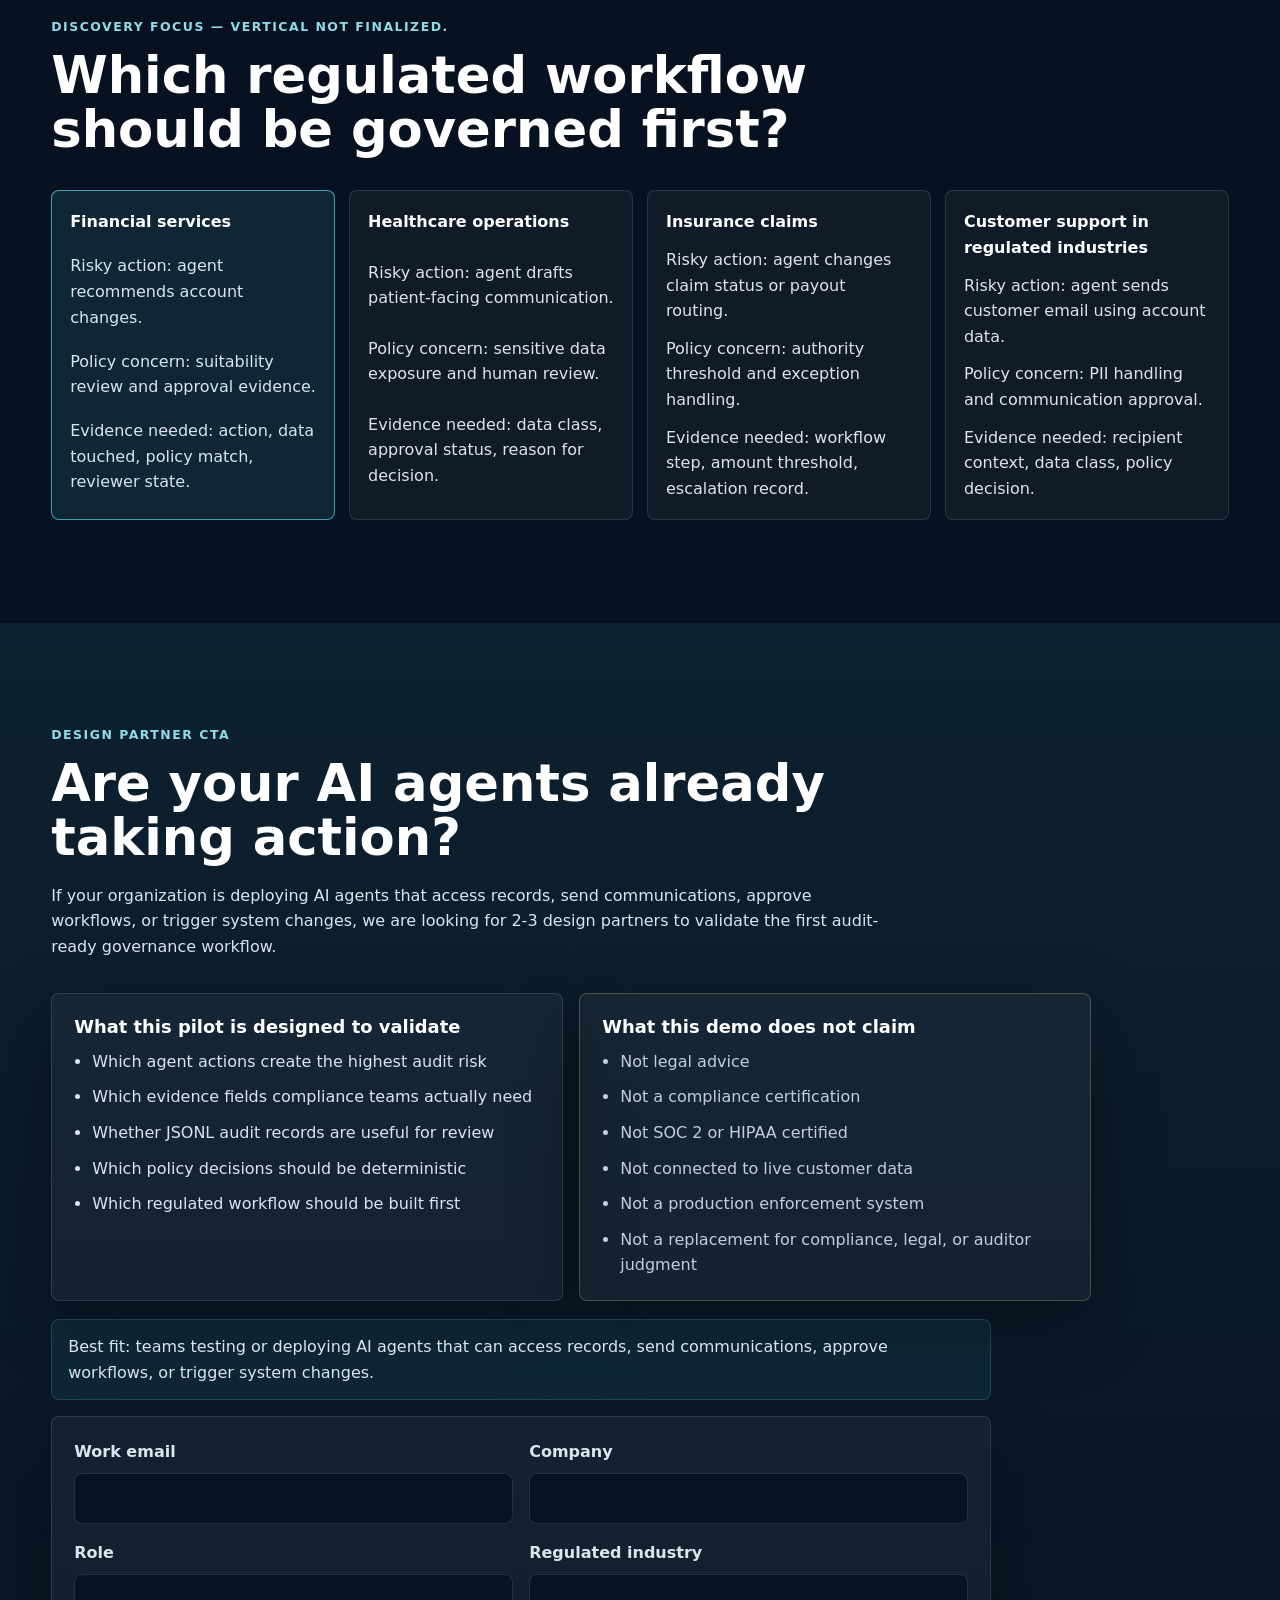
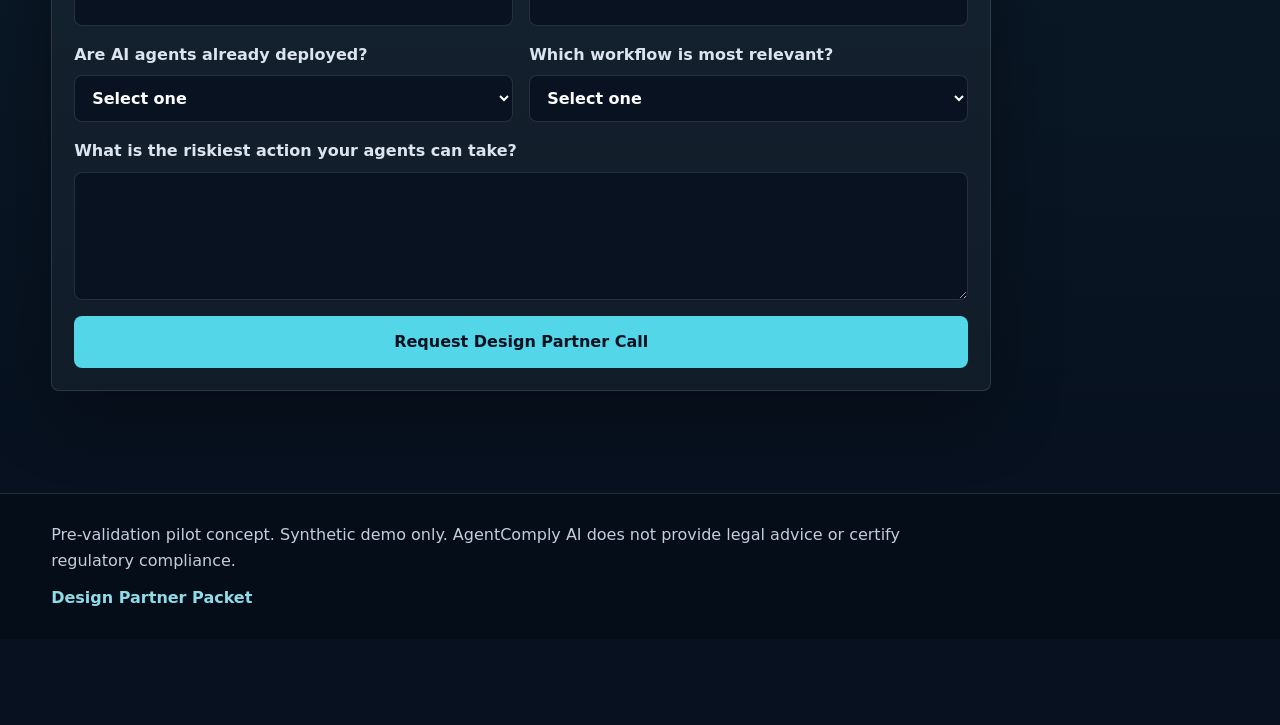
==== commit 99150e29: "feat: add design partner packet page" ====
--- a/index.html
+++ b/index.html
@@ -47,6 +47,7 @@
               data-track-event="demo_cta_click"
               data-cta-location="hero_secondary"
             >Test Risk Engine</a>
+            <a class="packet-link" href="design-partner.html">Design Partner Packet</a>
           </div>
           <p class="trust-note">
             Pre-validation pilot concept. Demo uses synthetic agent logs. No live customer data.
@@ -551,6 +552,7 @@
         Pre-validation pilot concept. Synthetic demo only. AgentComply AI does
         not provide legal advice or certify regulatory compliance.
       </p>
+      <a href="design-partner.html">Design Partner Packet</a>
     </footer>
 
     <aside class="sticky-cta" id="sticky-cta" aria-label="Design partner access">
--- a/styles.css
+++ b/styles.css
@@ -202,6 +202,14 @@
   border-color: var(--border);
 }
 
+.packet-link {
+  display: inline-flex;
+  min-height: 48px;
+  align-items: center;
+  color: var(--cyan-muted);
+  font-weight: 800;
+}
+
 .trust-note {
   color: var(--slate-300);
   font-size: 0.96rem;
@@ -787,6 +795,57 @@
   margin: 0;
 }
 
+.site-footer a {
+  display: inline-block;
+  margin-top: 12px;
+  color: var(--cyan-muted);
+  font-weight: 800;
+}
+
+.packet-page {
+  padding-bottom: 0;
+}
+
+.packet-hero {
+  background:
+    radial-gradient(circle at 86% 14%, rgba(82, 214, 232, 0.15), transparent 28%),
+    linear-gradient(145deg, var(--navy-950), #0a1424 62%, #0c2035);
+}
+
+.packet-hero .section-heading {
+  max-width: 980px;
+}
+
+.packet-hero h1 {
+  max-width: 980px;
+  font-size: clamp(2.6rem, 6vw, 5.6rem);
+}
+
+.packet-grid {
+  display: grid;
+  grid-template-columns: repeat(2, minmax(0, 1fr));
+  gap: 16px;
+}
+
+.packet-grid .info-card h2 {
+  margin-bottom: 16px;
+  font-size: clamp(1.45rem, 2vw, 2.1rem);
+}
+
+.packet-question-grid {
+  display: grid;
+  grid-template-columns: repeat(5, minmax(0, 1fr));
+  gap: 14px;
+}
+
+.packet-question-grid h3 {
+  margin-bottom: 0;
+}
+
+.packet-cta .button {
+  width: auto;
+}
+
 .sticky-cta {
   position: fixed;
   right: clamp(12px, 3vw, 28px);
@@ -852,7 +911,8 @@
 
   .card-grid.four,
   .vertical-grid,
-  .buyer-path-grid {
+  .buyer-path-grid,
+  .packet-question-grid {
     grid-template-columns: repeat(2, minmax(0, 1fr));
   }
 
@@ -893,6 +953,8 @@
   .vertical-grid,
   .buyer-path-grid,
   .conversion-grid,
+  .packet-grid,
+  .packet-question-grid,
   .report-detail-grid,
   .partner-form,
   .field-grid {
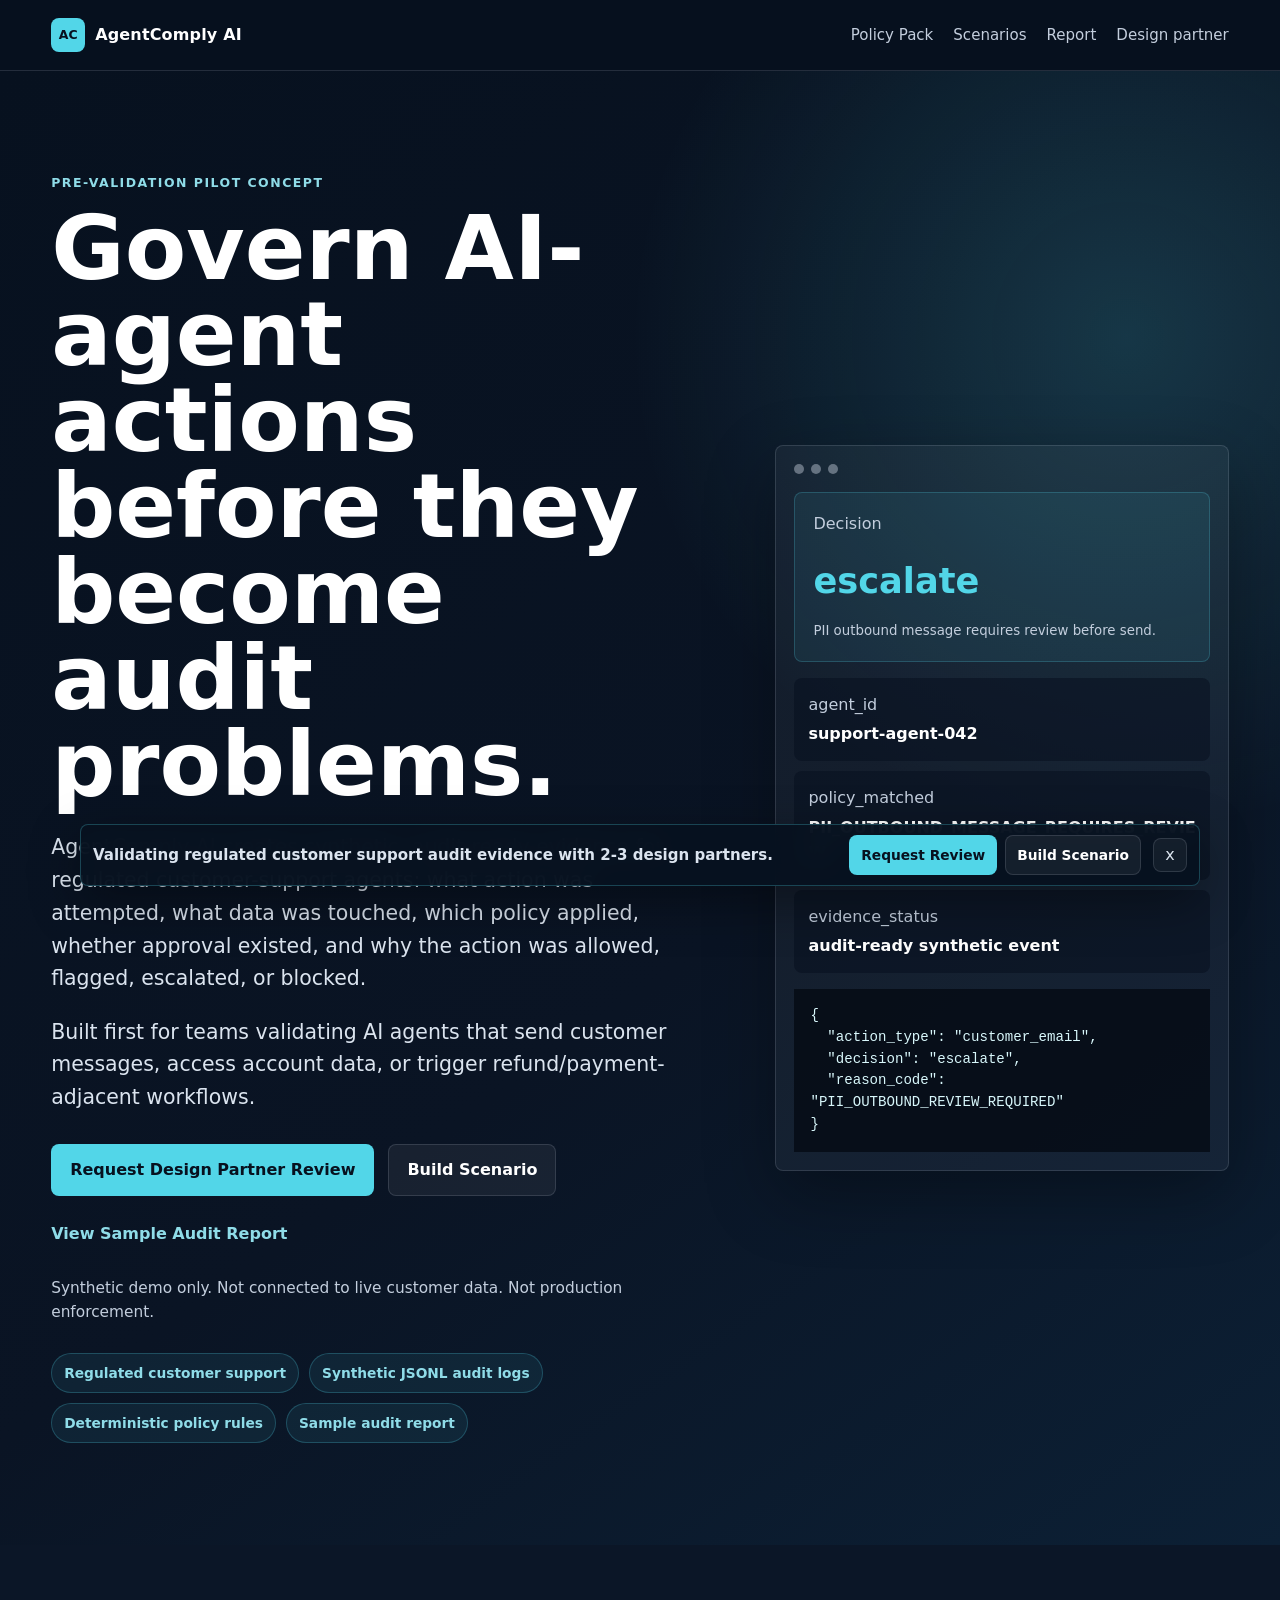
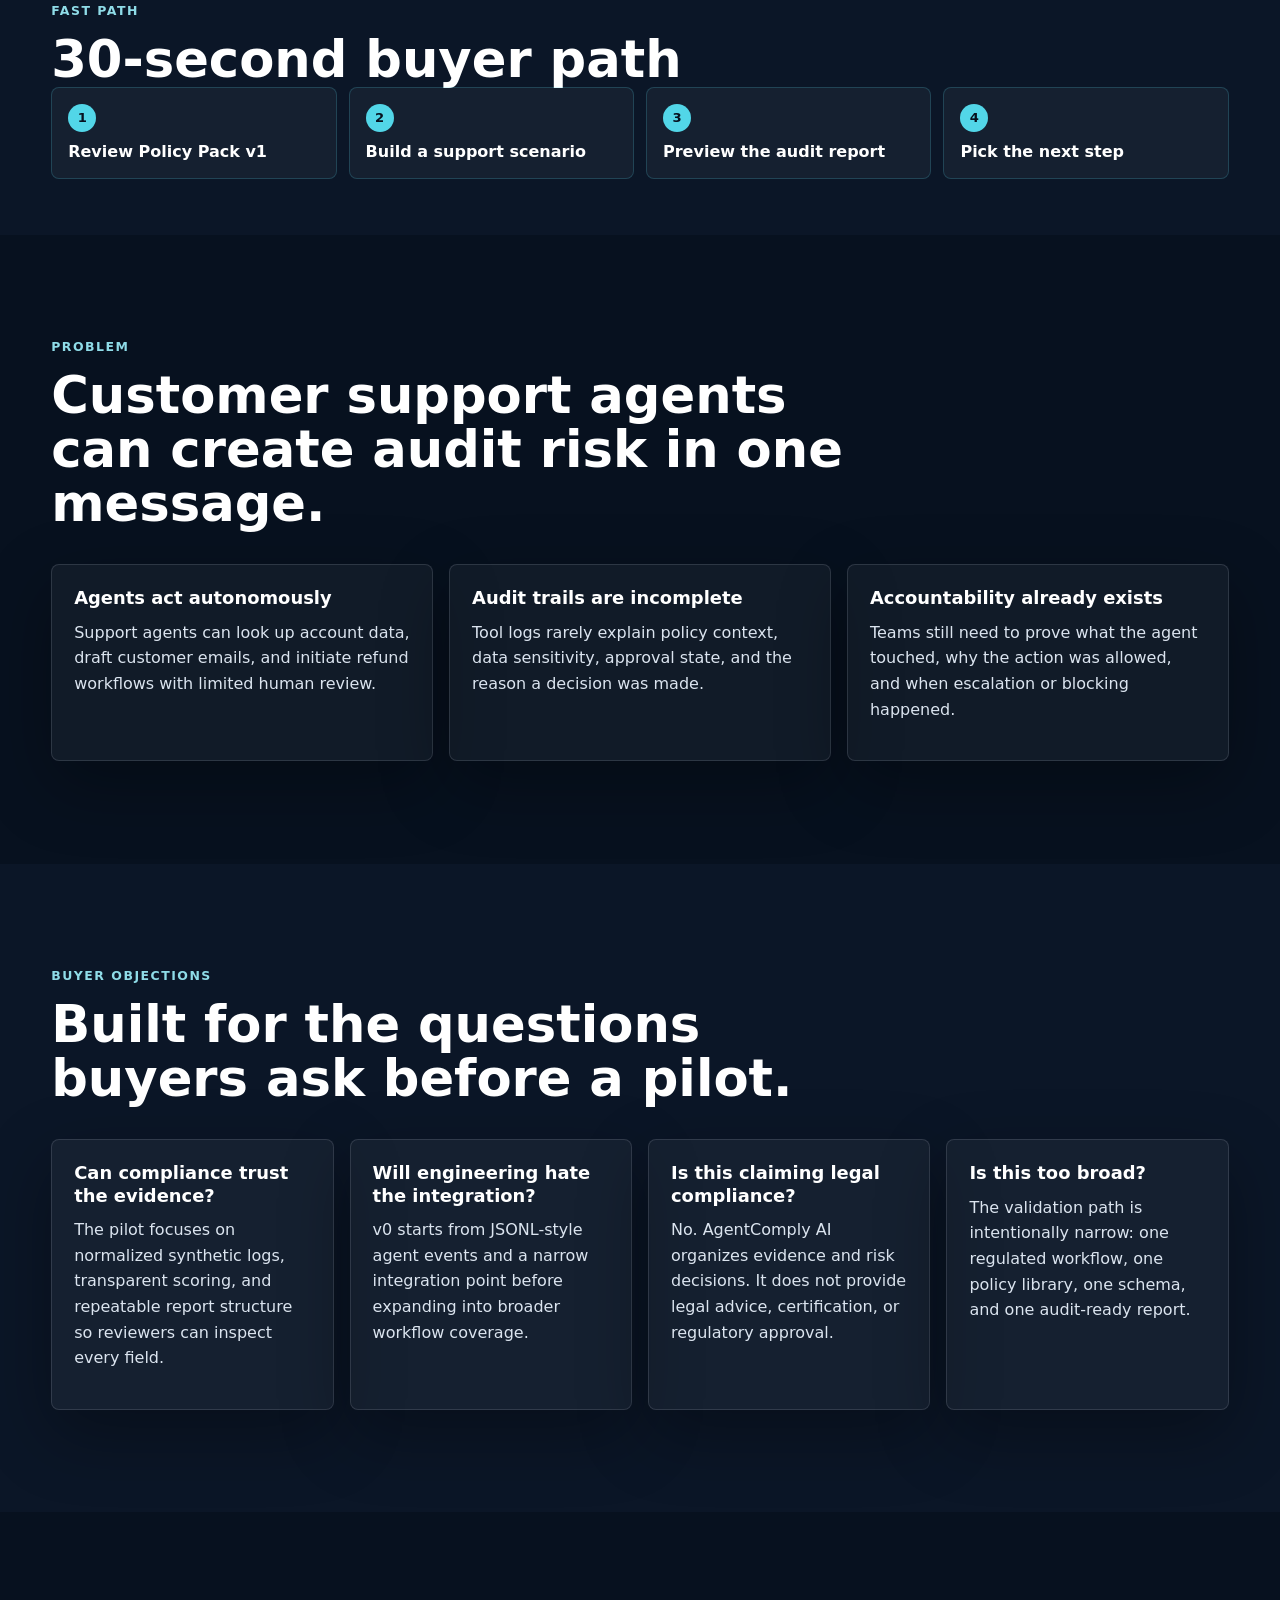
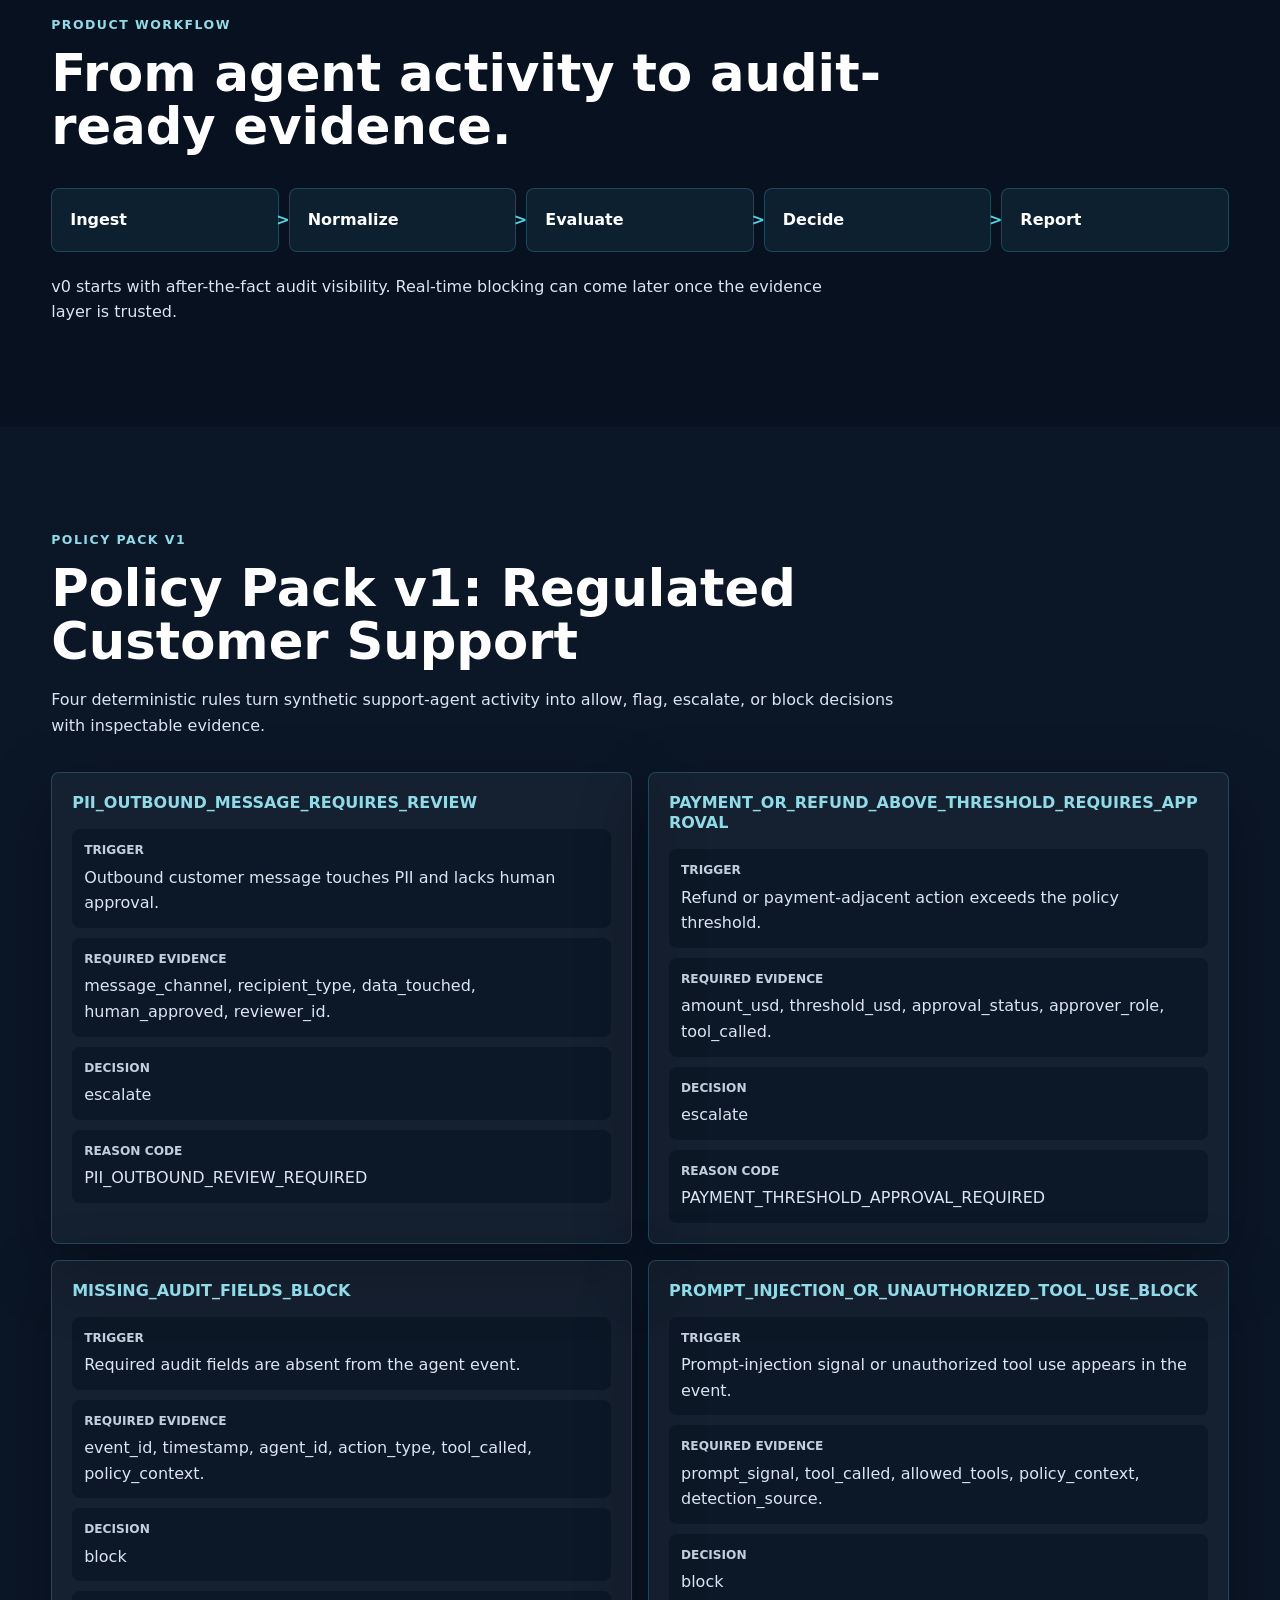
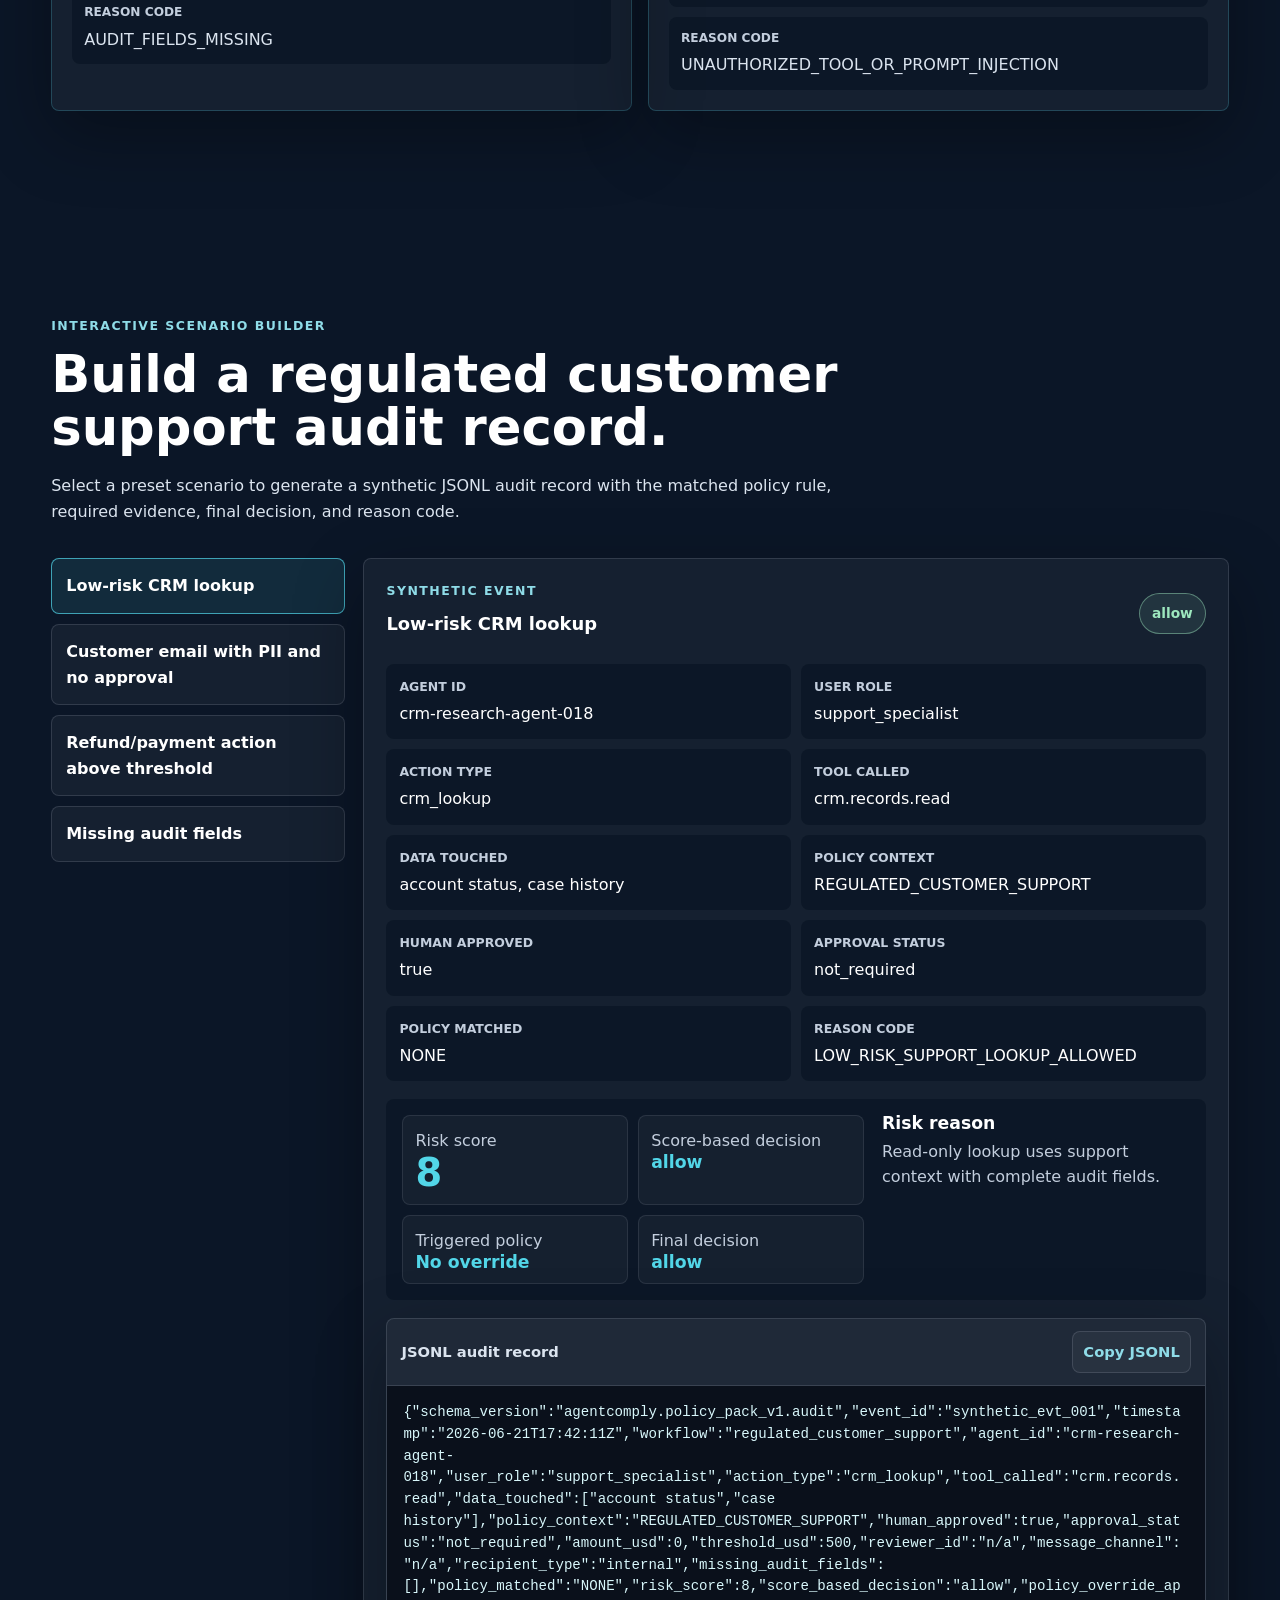
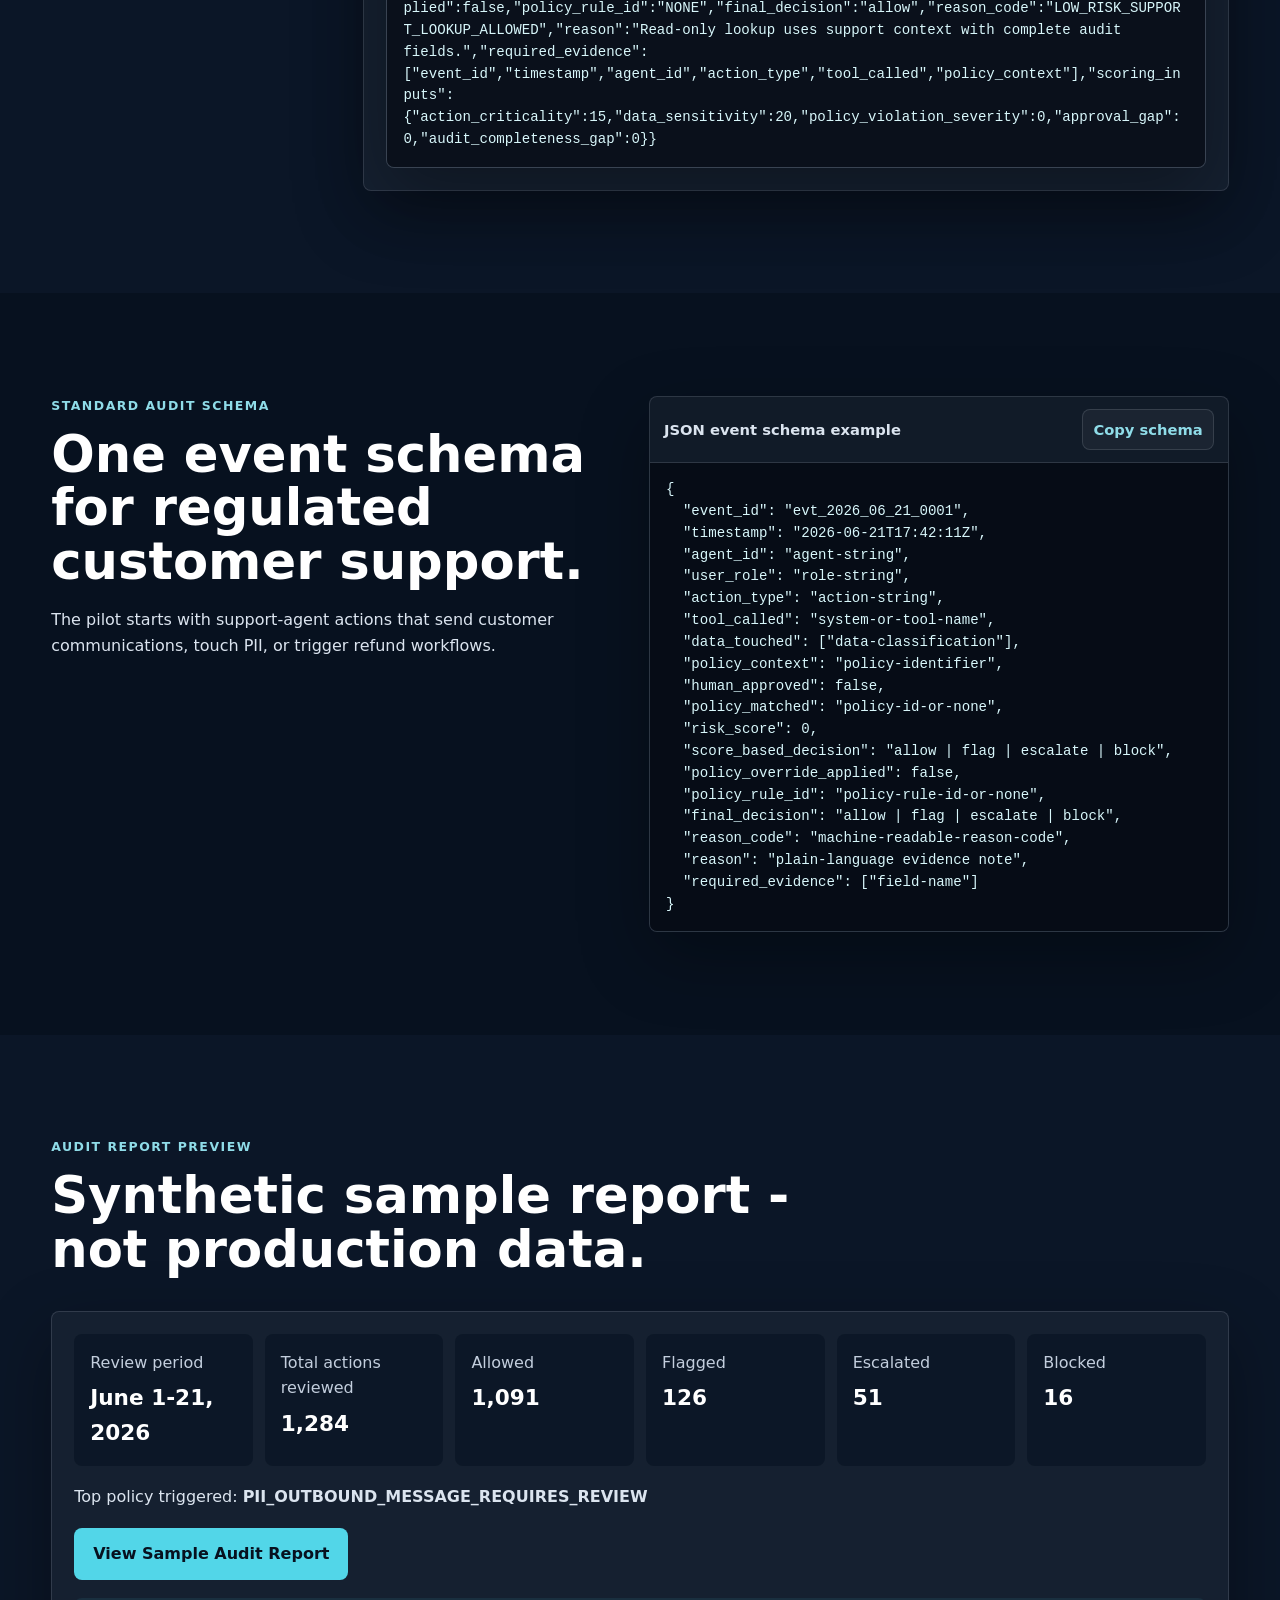
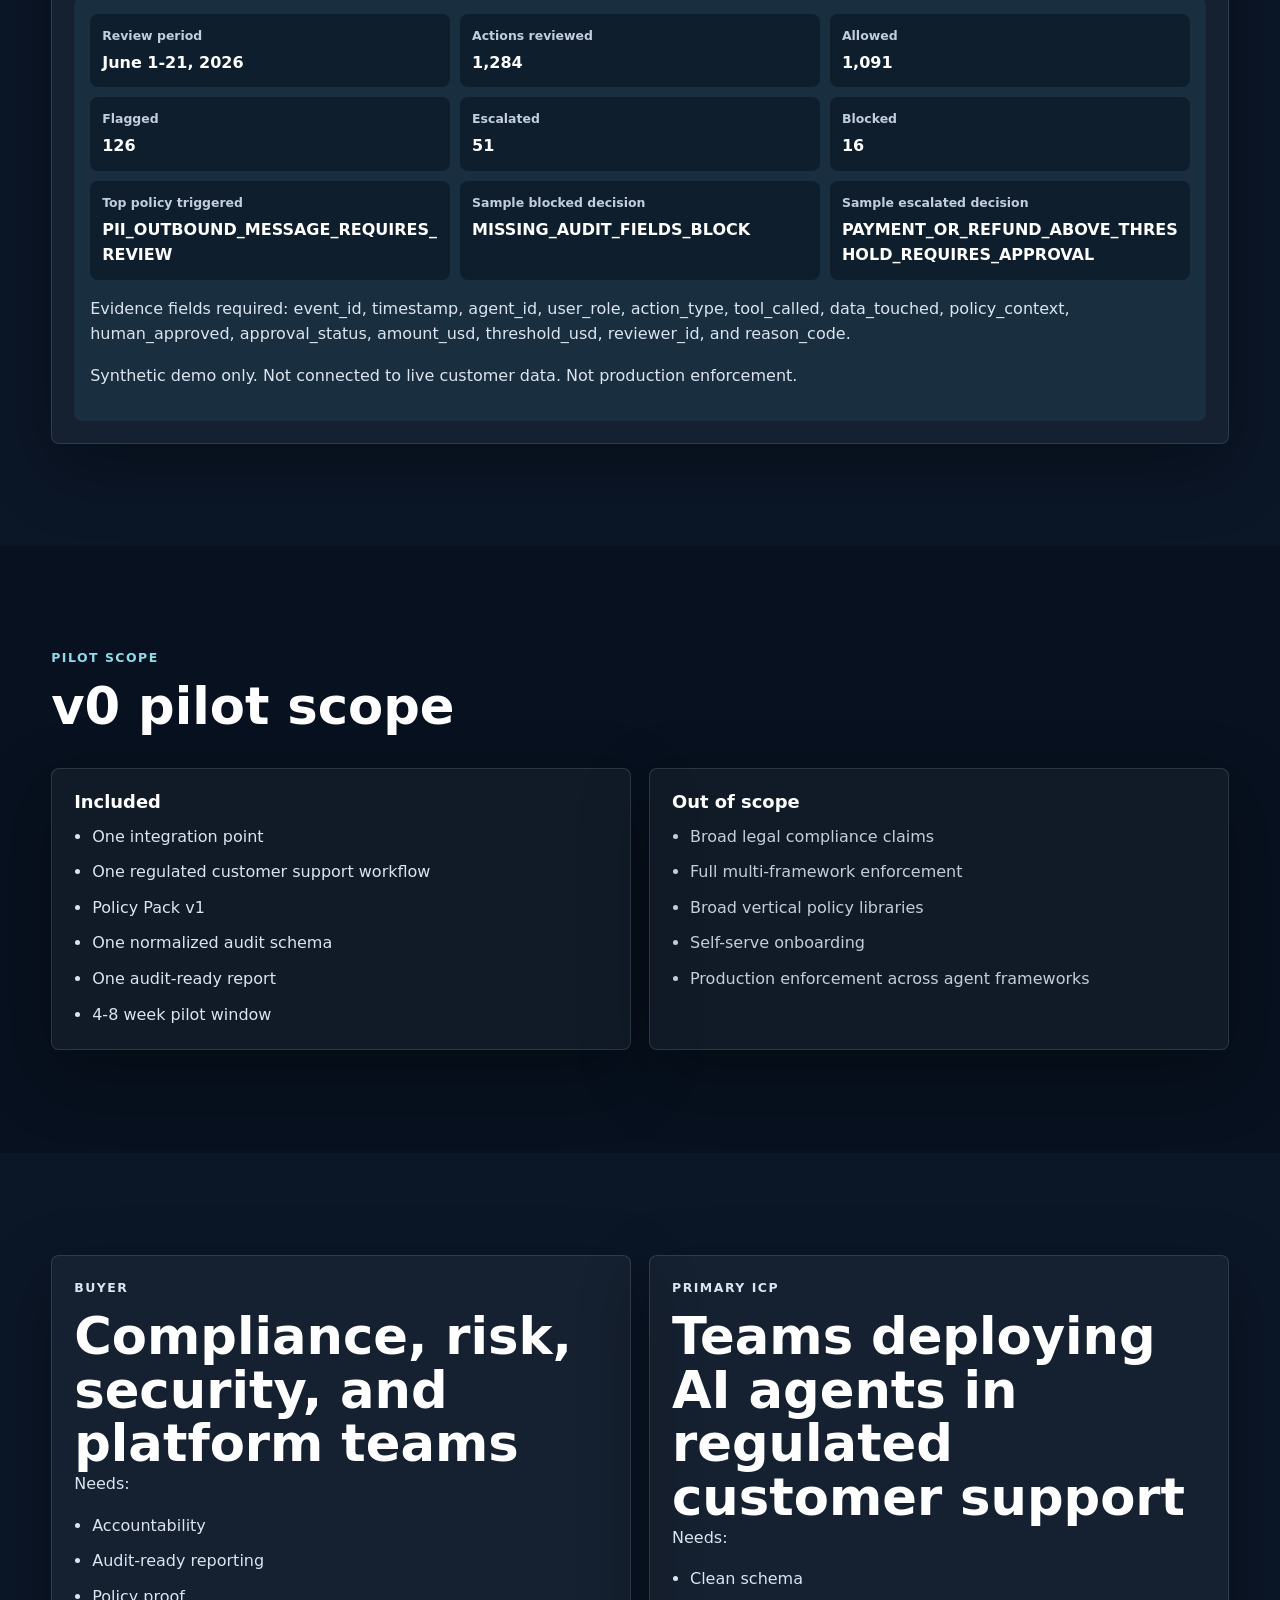
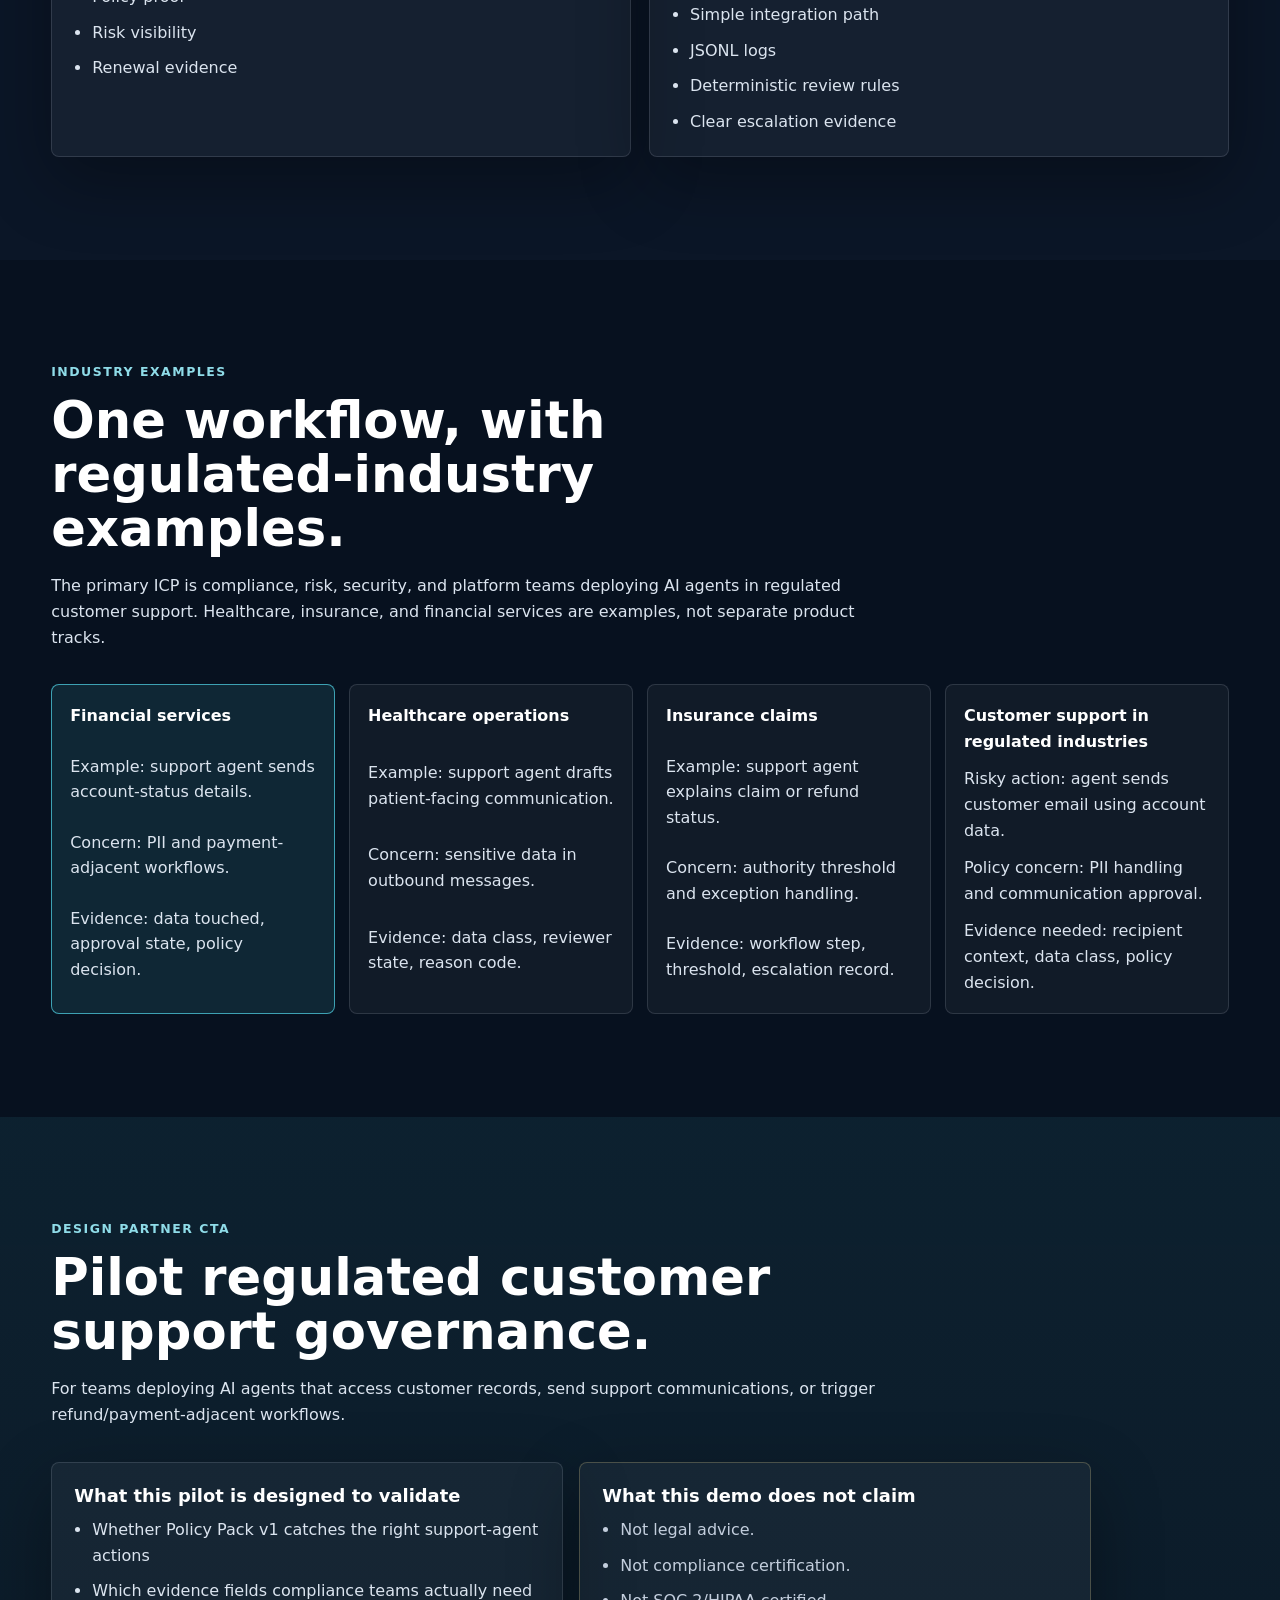
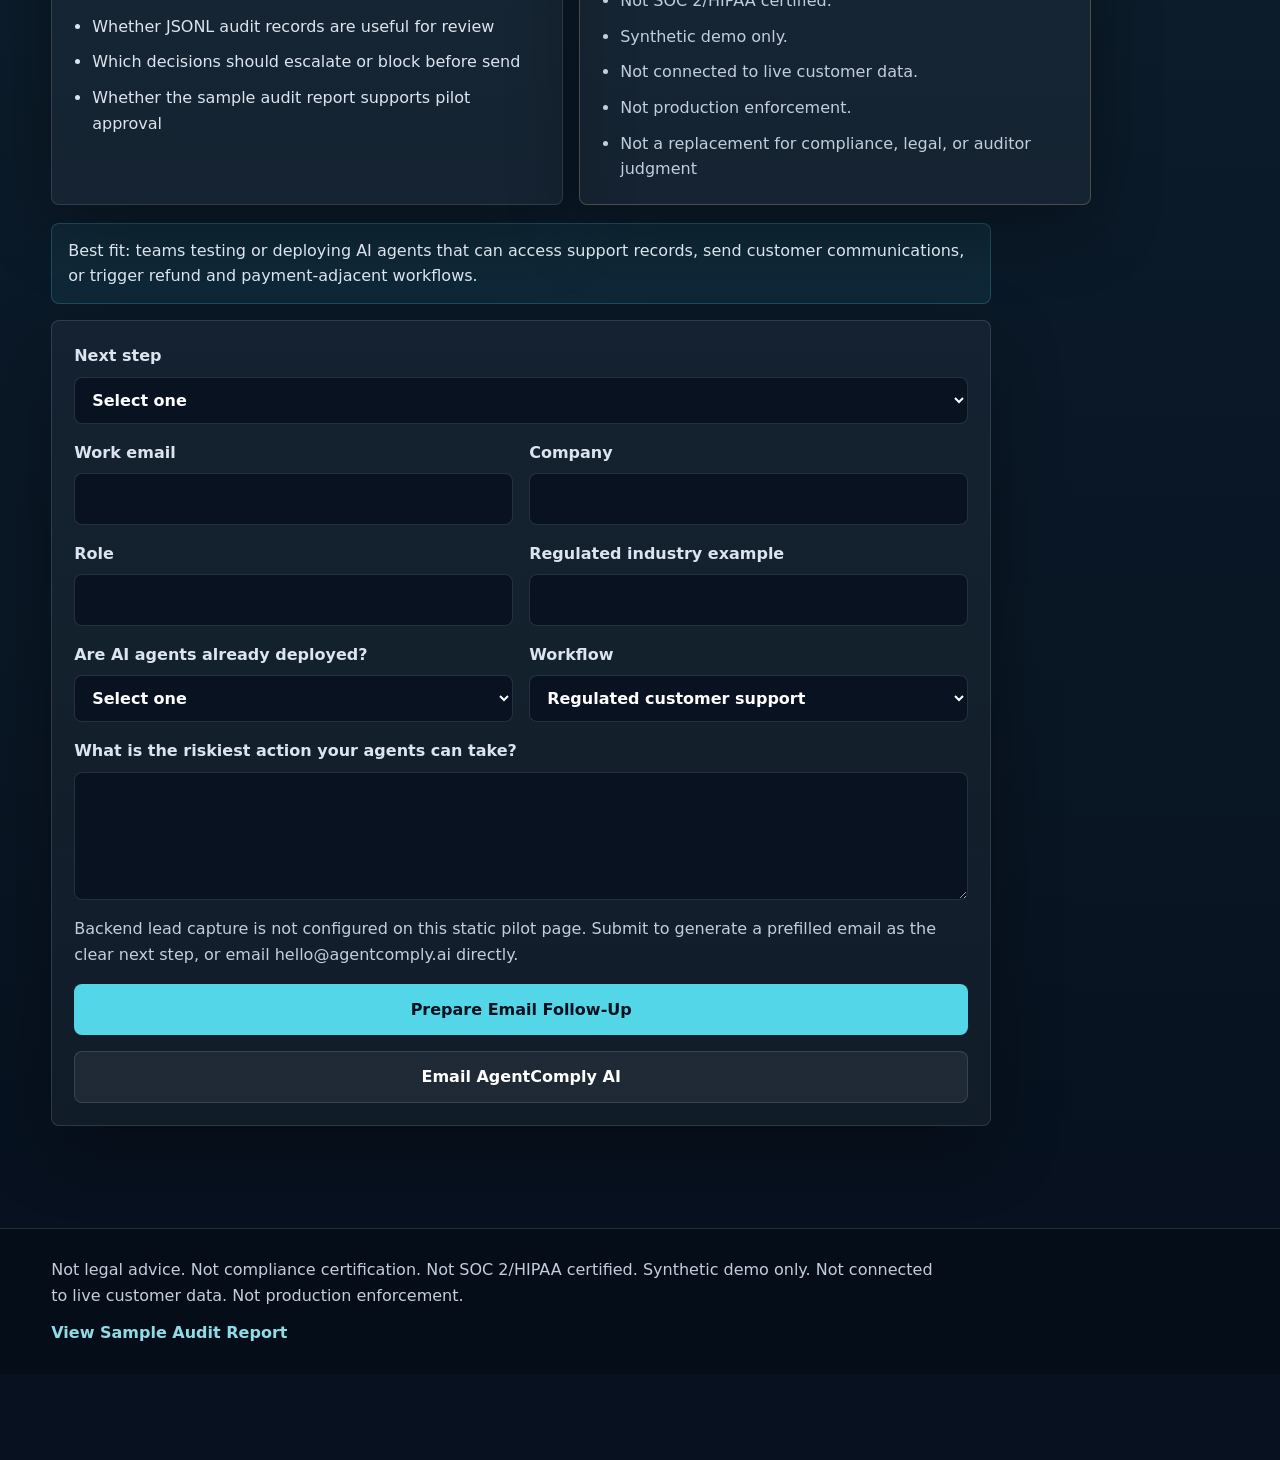
==== commit 1449dc7e: "Build AgentComply AI Policy Pack v1" ====
--- a/index.html
+++ b/index.html
@@ -6,7 +6,7 @@
     <title>AgentComply AI | AI Agent Audit Evidence Layer</title>
     <meta
       name="description"
-      content="AgentComply AI is an audit evidence layer for autonomous AI-agent actions in regulated workflows."
+      content="AgentComply AI is a regulated customer support pilot for AI-agent audit evidence, policy decisions, and buyer-ready review workflows."
     >
     <link rel="stylesheet" href="styles.css">
   </head>
@@ -17,9 +17,9 @@
         <span>AgentComply AI</span>
       </a>
       <nav class="nav-links" aria-label="Primary navigation">
-        <a href="#workflow">Workflow</a>
-        <a href="#demo">Demo</a>
-        <a href="#pilot">Pilot</a>
+        <a href="#policy-pack">Policy Pack</a>
+        <a href="#demo">Scenarios</a>
+        <a href="#audit-report">Report</a>
         <a href="#design-partner">Design partner</a>
       </nav>
     </header>
@@ -28,11 +28,17 @@
       <section class="hero section-pad">
         <div class="hero-content">
           <p class="eyebrow">Pre-validation pilot concept</p>
-          <h1>Govern what your AI agents do before regulators ask.</h1>
+          <h1>Govern AI-agent actions before they become audit problems.</h1>
           <p class="hero-copy">
-            AgentComply AI creates audit-ready evidence for AI-agent actions:
-            what the agent did, what data it touched, which policy applied, and
-            whether the action should be allowed, flagged, escalated, or blocked.
+            AgentComply AI creates synthetic, audit-ready evidence for
+            regulated customer-support agents: what action was attempted, what
+            data was touched, which policy applied, whether approval existed,
+            and why the action was allowed, flagged, escalated, or blocked.
+          </p>
+          <p class="hero-copy">
+            Built first for teams validating AI agents that send customer
+            messages, access account data, or trigger refund/payment-adjacent
+            workflows.
           </p>
           <div class="cta-row">
             <a
@@ -40,22 +46,23 @@
               href="#design-partner"
               data-track-event="hero_cta_click"
               data-cta-location="hero_primary"
-            >Request Design Partner Access</a>
+            >Request Design Partner Review</a>
             <a
               class="button secondary"
               href="#demo"
               data-track-event="demo_cta_click"
               data-cta-location="hero_secondary"
-            >Test Risk Engine</a>
-            <a class="packet-link" href="design-partner.html">Design Partner Packet</a>
+            >Build Scenario</a>
+            <a class="packet-link" href="sample-audit-report.html">View Sample Audit Report</a>
           </div>
           <p class="trust-note">
-            Pre-validation pilot concept. Demo uses synthetic agent logs. No live customer data.
+            Synthetic demo only. Not connected to live customer data. Not production enforcement.
           </p>
           <div class="proof-grid" aria-label="Proof badges">
+            <span>Regulated customer support</span>
             <span>Synthetic JSONL audit logs</span>
-            <span>Policy decision engine</span>
-            <span>Audit report preview</span>
+            <span>Deterministic policy rules</span>
+            <span>Sample audit report</span>
           </div>
         </div>
 
@@ -68,7 +75,7 @@
           <div class="status-card decision-escalate">
             <p>Decision</p>
             <strong>escalate</strong>
-            <small>PII review required before customer communication.</small>
+            <small>PII outbound message requires review before send.</small>
           </div>
           <div class="event-stack">
             <div>
@@ -77,7 +84,7 @@
             </div>
             <div>
               <span>policy_matched</span>
-              <strong>PII_CUSTOMER_COMMUNICATION_REVIEW</strong>
+              <strong>PII_OUTBOUND_MESSAGE_REQUIRES_REVIEW</strong>
             </div>
             <div>
               <span>evidence_status</span>
@@ -87,7 +94,7 @@
           <pre class="mini-code" aria-label="Sample evidence JSON"><code>{
   "action_type": "customer_email",
   "decision": "escalate",
-  "risk_score": 67
+  "reason_code": "PII_OUTBOUND_REVIEW_REQUIRED"
 }</code></pre>
         </div>
       </section>
@@ -98,21 +105,21 @@
           <h2 id="buyer-path-title">30-second buyer path</h2>
         </div>
         <div class="buyer-path-grid">
-          <a href="#problem">
+          <a href="#policy-pack">
             <span>1</span>
-            <strong>See the risk</strong>
+            <strong>Review Policy Pack v1</strong>
           </a>
           <a href="#demo">
             <span>2</span>
-            <strong>Test the synthetic agent action</strong>
+            <strong>Build a support scenario</strong>
           </a>
-          <a href="#schema">
+          <a href="#audit-report">
             <span>3</span>
-            <strong>Review the JSONL audit evidence</strong>
+            <strong>Preview the audit report</strong>
           </a>
           <a href="#design-partner">
             <span>4</span>
-            <strong>Request design-partner access</strong>
+            <strong>Pick the next step</strong>
           </a>
         </div>
       </section>
@@ -120,12 +127,12 @@
       <section id="problem" class="section-pad">
         <div class="section-heading">
           <p class="eyebrow">Problem</p>
-          <h2>AI agents are taking actions faster than teams can prove control.</h2>
+          <h2>Customer support agents can create audit risk in one message.</h2>
         </div>
         <div class="card-grid three">
           <article class="info-card">
             <h3>Agents act autonomously</h3>
-            <p>Modern agents can access systems, update records, send messages, and trigger workflows with limited human review.</p>
+            <p>Support agents can look up account data, draft customer emails, and initiate refund workflows with limited human review.</p>
           </article>
           <article class="info-card">
             <h3>Audit trails are incomplete</h3>
@@ -133,7 +140,7 @@
           </article>
           <article class="info-card">
             <h3>Accountability already exists</h3>
-            <p>Teams still need to explain who approved an action, what evidence exists, and how exceptions were handled.</p>
+            <p>Teams still need to prove what the agent touched, why the action was allowed, and when escalation or blocking happened.</p>
           </article>
         </div>
       </section>
@@ -181,21 +188,71 @@
         </p>
       </section>
 
+      <section id="policy-pack" class="section-pad section-muted">
+        <div class="section-heading">
+          <p class="eyebrow">Policy Pack v1</p>
+          <h2>Policy Pack v1: Regulated Customer Support</h2>
+          <p>
+            Four deterministic rules turn synthetic support-agent activity into
+            allow, flag, escalate, or block decisions with inspectable evidence.
+          </p>
+        </div>
+        <div class="policy-grid">
+          <article class="policy-card">
+            <h3>PII_OUTBOUND_MESSAGE_REQUIRES_REVIEW</h3>
+            <dl>
+              <div><dt>Trigger</dt><dd>Outbound customer message touches PII and lacks human approval.</dd></div>
+              <div><dt>Required evidence</dt><dd>message_channel, recipient_type, data_touched, human_approved, reviewer_id.</dd></div>
+              <div><dt>Decision</dt><dd>escalate</dd></div>
+              <div><dt>Reason code</dt><dd>PII_OUTBOUND_REVIEW_REQUIRED</dd></div>
+            </dl>
+          </article>
+          <article class="policy-card">
+            <h3>PAYMENT_OR_REFUND_ABOVE_THRESHOLD_REQUIRES_APPROVAL</h3>
+            <dl>
+              <div><dt>Trigger</dt><dd>Refund or payment-adjacent action exceeds the policy threshold.</dd></div>
+              <div><dt>Required evidence</dt><dd>amount_usd, threshold_usd, approval_status, approver_role, tool_called.</dd></div>
+              <div><dt>Decision</dt><dd>escalate</dd></div>
+              <div><dt>Reason code</dt><dd>PAYMENT_THRESHOLD_APPROVAL_REQUIRED</dd></div>
+            </dl>
+          </article>
+          <article class="policy-card">
+            <h3>MISSING_AUDIT_FIELDS_BLOCK</h3>
+            <dl>
+              <div><dt>Trigger</dt><dd>Required audit fields are absent from the agent event.</dd></div>
+              <div><dt>Required evidence</dt><dd>event_id, timestamp, agent_id, action_type, tool_called, policy_context.</dd></div>
+              <div><dt>Decision</dt><dd>block</dd></div>
+              <div><dt>Reason code</dt><dd>AUDIT_FIELDS_MISSING</dd></div>
+            </dl>
+          </article>
+          <article class="policy-card">
+            <h3>PROMPT_INJECTION_OR_UNAUTHORIZED_TOOL_USE_BLOCK</h3>
+            <dl>
+              <div><dt>Trigger</dt><dd>Prompt-injection signal or unauthorized tool use appears in the event.</dd></div>
+              <div><dt>Required evidence</dt><dd>prompt_signal, tool_called, allowed_tools, policy_context, detection_source.</dd></div>
+              <div><dt>Decision</dt><dd>block</dd></div>
+              <div><dt>Reason code</dt><dd>UNAUTHORIZED_TOOL_OR_PROMPT_INJECTION</dd></div>
+            </dl>
+          </article>
+        </div>
+      </section>
+
       <section id="demo" class="section-pad section-muted">
         <div class="section-heading">
-          <p class="eyebrow">Interactive demo</p>
-          <h2>Agent Compliance Risk Engine</h2>
+          <p class="eyebrow">Interactive scenario builder</p>
+          <h2>Build a regulated customer support audit record.</h2>
           <p>
-            Weighted scoring estimates risk severity. Hard policy rules override
-            the score when a regulated action requires a deterministic decision.
+            Select a preset scenario to generate a synthetic JSONL audit record
+            with the matched policy rule, required evidence, final decision, and
+            reason code.
           </p>
         </div>
         <div class="demo-layout">
           <div class="scenario-list" aria-label="Synthetic scenarios">
-            <button class="scenario-button active" type="button" data-scenario="0">A. Low-risk CRM lookup</button>
-            <button class="scenario-button" type="button" data-scenario="1">B. Customer email with PII and no human approval</button>
-            <button class="scenario-button" type="button" data-scenario="2">C. Refund/payment action above threshold</button>
-            <button class="scenario-button" type="button" data-scenario="3">D. Missing audit fields</button>
+            <button class="scenario-button active" type="button" data-scenario="0">Low-risk CRM lookup</button>
+            <button class="scenario-button" type="button" data-scenario="1">Customer email with PII and no approval</button>
+            <button class="scenario-button" type="button" data-scenario="2">Refund/payment action above threshold</button>
+            <button class="scenario-button" type="button" data-scenario="3">Missing audit fields</button>
           </div>
           <article class="demo-panel">
             <div class="demo-header">
@@ -209,7 +266,7 @@
             <div class="score-row">
               <div class="decision-metrics">
                 <div>
-                  <span>Weighted score</span>
+                  <span>Risk score</span>
                   <strong id="risk-score">0</strong>
                 </div>
                 <div>
@@ -217,7 +274,7 @@
                   <strong id="score-based-decision">allow</strong>
                 </div>
                 <div>
-                  <span>Policy rule applied</span>
+                  <span>Triggered policy</span>
                   <strong id="policy-rule">No override</strong>
                 </div>
                 <div>
@@ -225,12 +282,12 @@
                   <strong id="final-decision">allow</strong>
                 </div>
               </div>
-              <p id="decision-reason">Reason text.</p>
+              <p><strong>Risk reason</strong><span id="decision-reason">Reason text.</span></p>
             </div>
             <div class="code-block">
               <div class="code-header">
                 <span>JSONL audit record</span>
-                <button class="copy-button" type="button" data-copy-target="jsonl-output">Copy</button>
+                <button class="copy-button" type="button" data-copy-target="jsonl-output">Copy JSONL</button>
               </div>
               <pre><code id="jsonl-output"></code></pre>
             </div>
@@ -242,10 +299,10 @@
         <div class="split-layout">
           <div class="section-heading inline-heading">
             <p class="eyebrow">Standard audit schema</p>
-            <h2>One event schema. Multiple agent workflows.</h2>
+            <h2>One event schema for regulated customer support.</h2>
             <p>
-              A consistent schema makes policy review, exception handling, and
-              audit report generation easier to inspect during discovery.
+              The pilot starts with support-agent actions that send customer
+              communications, touch PII, or trigger refund workflows.
             </p>
           </div>
           <div class="code-block tall">
@@ -269,7 +326,9 @@
   "policy_override_applied": false,
   "policy_rule_id": "policy-rule-id-or-none",
   "final_decision": "allow | flag | escalate | block",
-  "reason": "plain-language evidence note"
+  "reason_code": "machine-readable-reason-code",
+  "reason": "plain-language evidence note",
+  "required_evidence": ["field-name"]
 }</code></pre>
           </div>
         </div>
@@ -278,7 +337,7 @@
       <section id="audit-report" class="section-pad section-muted">
         <div class="section-heading">
           <p class="eyebrow">Audit report preview</p>
-          <h2>Synthetic sample report — not production data.</h2>
+          <h2>Synthetic sample report - not production data.</h2>
         </div>
         <div class="report-panel">
           <div class="report-summary">
@@ -309,13 +368,12 @@
           </div>
           <p class="top-policy">
             Top policy triggered:
-            <strong>PII_CUSTOMER_COMMUNICATION_REVIEW</strong>
+            <strong>PII_OUTBOUND_MESSAGE_REQUIRES_REVIEW</strong>
           </p>
           <div class="cta-row compact">
-            <button class="button secondary" type="button" id="copy-report-jsonl">Copy JSONL sample</button>
-            <button class="button primary" type="button" id="toggle-report-preview">View report preview</button>
-          </div>
-          <div class="report-preview" id="report-preview" hidden>
+            <a class="button primary" href="sample-audit-report.html">View Sample Audit Report</a>
+          </div>
+          <div class="report-preview" id="report-preview">
             <div class="report-detail-grid">
               <div>
                 <span>Review period</span>
@@ -343,25 +401,26 @@
               </div>
               <div>
                 <span>Top policy triggered</span>
-                <strong>PII_CUSTOMER_COMMUNICATION_REVIEW</strong>
-              </div>
-              <div>
-                <span>Example final decision</span>
-                <strong>block</strong>
-              </div>
-              <div>
-                <span>Example reason code</span>
-                <strong>PAYMENT_ABOVE_THRESHOLD_NO_APPROVAL</strong>
+                <strong>PII_OUTBOUND_MESSAGE_REQUIRES_REVIEW</strong>
+              </div>
+              <div>
+                <span>Sample blocked decision</span>
+                <strong>MISSING_AUDIT_FIELDS_BLOCK</strong>
+              </div>
+              <div>
+                <span>Sample escalated decision</span>
+                <strong>PAYMENT_OR_REFUND_ABOVE_THRESHOLD_REQUIRES_APPROVAL</strong>
               </div>
             </div>
             <p>
-              Synthetic review indicates most actions were allowed, while PII
-              communication and payment-adjacent actions created the clearest
-              review burden for compliance and platform teams.
+              Evidence fields required: event_id, timestamp, agent_id,
+              user_role, action_type, tool_called, data_touched,
+              policy_context, human_approved, approval_status, amount_usd,
+              threshold_usd, reviewer_id, and reason_code.
             </p>
             <p>
-              Synthetic sample only. This preview uses generated demo data, not
-              live customer data or production enforcement evidence.
+              Synthetic demo only. Not connected to live customer data. Not
+              production enforcement.
             </p>
           </div>
         </div>
@@ -377,8 +436,8 @@
             <h3>Included</h3>
             <ul class="check-list">
               <li>One integration point</li>
-              <li>One regulated workflow</li>
-              <li>One policy library</li>
+              <li>One regulated customer support workflow</li>
+              <li>Policy Pack v1</li>
               <li>One normalized audit schema</li>
               <li>One audit-ready report</li>
               <li>4-8 week pilot window</li>
@@ -389,9 +448,9 @@
             <ul class="check-list muted-list">
               <li>Broad legal compliance claims</li>
               <li>Full multi-framework enforcement</li>
-              <li>Multi-vertical policy libraries</li>
+              <li>Broad vertical policy libraries</li>
               <li>Self-serve onboarding</li>
-              <li>Production blocking across every agent framework</li>
+              <li>Production enforcement across agent frameworks</li>
             </ul>
           </article>
         </div>
@@ -401,7 +460,7 @@
         <div class="personas">
           <article class="persona-card">
             <p class="eyebrow">Buyer</p>
-            <h2>Compliance Officer / CISO</h2>
+            <h2>Compliance, risk, security, and platform teams</h2>
             <p>Needs:</p>
             <ul>
               <li>Accountability</li>
@@ -412,15 +471,15 @@
             </ul>
           </article>
           <article class="persona-card">
-            <p class="eyebrow">User</p>
-            <h2>Security / Platform Engineer</h2>
+            <p class="eyebrow">Primary ICP</p>
+            <h2>Teams deploying AI agents in regulated customer support</h2>
             <p>Needs:</p>
             <ul>
               <li>Clean schema</li>
               <li>Simple integration path</li>
               <li>JSONL logs</li>
-              <li>Low maintenance burden</li>
-              <li>Clear failure modes</li>
+              <li>Deterministic review rules</li>
+              <li>Clear escalation evidence</li>
             </ul>
           </article>
         </div>
@@ -428,27 +487,33 @@
 
       <section class="section-pad">
         <div class="section-heading">
-          <p class="eyebrow">Discovery focus — vertical not finalized.</p>
-          <h2>Which regulated workflow should be governed first?</h2>
+          <p class="eyebrow">Industry examples</p>
+          <h2>One workflow, with regulated-industry examples.</h2>
+          <p>
+            The primary ICP is compliance, risk, security, and platform teams
+            deploying AI agents in regulated customer support. Healthcare,
+            insurance, and financial services are examples, not separate product
+            tracks.
+          </p>
         </div>
         <div class="vertical-grid">
-          <button class="vertical-card active" type="button" data-vertical-choice="Financial services">
+          <button class="vertical-card active" type="button" data-vertical-choice="Financial services example">
             <strong>Financial services</strong>
-            <span>Risky action: agent recommends account changes.</span>
-            <span>Policy concern: suitability review and approval evidence.</span>
-            <span>Evidence needed: action, data touched, policy match, reviewer state.</span>
+            <span>Example: support agent sends account-status details.</span>
+            <span>Concern: PII and payment-adjacent workflows.</span>
+            <span>Evidence: data touched, approval state, policy decision.</span>
           </button>
-          <button class="vertical-card" type="button" data-vertical-choice="Healthcare operations">
+          <button class="vertical-card" type="button" data-vertical-choice="Healthcare example">
             <strong>Healthcare operations</strong>
-            <span>Risky action: agent drafts patient-facing communication.</span>
-            <span>Policy concern: sensitive data exposure and human review.</span>
-            <span>Evidence needed: data class, approval status, reason for decision.</span>
+            <span>Example: support agent drafts patient-facing communication.</span>
+            <span>Concern: sensitive data in outbound messages.</span>
+            <span>Evidence: data class, reviewer state, reason code.</span>
           </button>
-          <button class="vertical-card" type="button" data-vertical-choice="Insurance claims">
+          <button class="vertical-card" type="button" data-vertical-choice="Insurance example">
             <strong>Insurance claims</strong>
-            <span>Risky action: agent changes claim status or payout routing.</span>
-            <span>Policy concern: authority threshold and exception handling.</span>
-            <span>Evidence needed: workflow step, amount threshold, escalation record.</span>
+            <span>Example: support agent explains claim or refund status.</span>
+            <span>Concern: authority threshold and exception handling.</span>
+            <span>Evidence: workflow step, threshold, escalation record.</span>
           </button>
           <button class="vertical-card" type="button" data-vertical-choice="Regulated customer support">
             <strong>Customer support in regulated industries</strong>
@@ -462,43 +527,52 @@
       <section id="design-partner" class="section-pad cta-section">
         <div class="section-heading">
           <p class="eyebrow">Design partner CTA</p>
-          <h2>Are your AI agents already taking action?</h2>
+          <h2>Pilot regulated customer support governance.</h2>
           <p>
-            If your organization is deploying AI agents that access records,
-            send communications, approve workflows, or trigger system changes,
-            we are looking for 2-3 design partners to validate the first
-            audit-ready governance workflow.
+            For teams deploying AI agents that access customer records, send
+            support communications, or trigger refund/payment-adjacent
+            workflows.
           </p>
         </div>
         <div class="conversion-grid">
           <article class="info-card">
             <h3>What this pilot is designed to validate</h3>
             <ul class="check-list">
-              <li>Which agent actions create the highest audit risk</li>
+              <li>Whether Policy Pack v1 catches the right support-agent actions</li>
               <li>Which evidence fields compliance teams actually need</li>
               <li>Whether JSONL audit records are useful for review</li>
-              <li>Which policy decisions should be deterministic</li>
-              <li>Which regulated workflow should be built first</li>
+              <li>Which decisions should escalate or block before send</li>
+              <li>Whether the sample audit report supports pilot approval</li>
             </ul>
           </article>
           <article class="info-card trust-box">
             <h3>What this demo does not claim</h3>
             <ul class="check-list muted-list">
-              <li>Not legal advice</li>
-              <li>Not a compliance certification</li>
-              <li>Not SOC 2 or HIPAA certified</li>
-              <li>Not connected to live customer data</li>
-              <li>Not a production enforcement system</li>
+              <li>Not legal advice.</li>
+              <li>Not compliance certification.</li>
+              <li>Not SOC 2/HIPAA certified.</li>
+              <li>Synthetic demo only.</li>
+              <li>Not connected to live customer data.</li>
+              <li>Not production enforcement.</li>
               <li>Not a replacement for compliance, legal, or auditor judgment</li>
             </ul>
           </article>
         </div>
         <p class="qualification-note">
           Best fit: teams testing or deploying AI agents that can access
-          records, send communications, approve workflows, or trigger system
-          changes.
+          support records, send customer communications, or trigger refund and
+          payment-adjacent workflows.
         </p>
         <form id="partner-form" class="partner-form">
+          <label class="full-field">
+            Next step
+            <select name="requestType" required>
+              <option value="">Select one</option>
+              <option value="Request design partner review">Request design partner review</option>
+              <option value="Download sample audit report">Download sample audit report</option>
+              <option value="Review policy schema">Review policy schema</option>
+            </select>
+          </label>
           <label>
             Work email
             <input type="email" name="workEmail" autocomplete="email" required>
@@ -512,7 +586,7 @@
             <input type="text" name="role" autocomplete="organization-title" required>
           </label>
           <label>
-            Regulated industry
+            Regulated industry example
             <input type="text" name="regulatedIndustry" required>
           </label>
           <label>
@@ -525,51 +599,53 @@
             </select>
           </label>
           <label>
-            Which workflow is most relevant?
+            Workflow
             <select name="relevantWorkflow" required>
-              <option value="">Select one</option>
-              <option value="Financial services">Financial services</option>
-              <option value="Healthcare operations">Healthcare operations</option>
-              <option value="Insurance claims">Insurance claims</option>
               <option value="Regulated customer support">Regulated customer support</option>
-              <option value="Other / exploring">Other / exploring</option>
             </select>
           </label>
           <label class="full-field">
             What is the riskiest action your agents can take?
             <textarea name="riskiestAction" rows="4" required></textarea>
           </label>
-          <button class="button primary full-field" type="submit">Request Design Partner Call</button>
+          <p class="form-note full-field">
+            Backend lead capture is not configured on this static pilot page.
+            Submit to generate a prefilled email as the clear next step, or
+            email hello@agentcomply.ai directly.
+          </p>
+          <button class="button primary full-field" type="submit">Prepare Email Follow-Up</button>
           <p class="form-success full-field" id="form-success" role="status" hidden>
-            Request captured locally for demo. Connect this form to CRM/email before launch.
-          </p>
+            Backend lead capture is not configured. Use the email link below to send this request.
+          </p>
+          <a class="button secondary full-field" id="mailto-fallback" href="mailto:hello@agentcomply.ai?subject=AgentComply%20AI%20pilot%20request" hidden>Email AgentComply AI</a>
         </form>
       </section>
     </main>
 
     <footer class="site-footer">
       <p>
-        Pre-validation pilot concept. Synthetic demo only. AgentComply AI does
-        not provide legal advice or certify regulatory compliance.
+        Not legal advice. Not compliance certification. Not SOC 2/HIPAA
+        certified. Synthetic demo only. Not connected to live customer data.
+        Not production enforcement.
       </p>
-      <a href="design-partner.html">Design Partner Packet</a>
+      <a href="sample-audit-report.html">View Sample Audit Report</a>
     </footer>
 
     <aside class="sticky-cta" id="sticky-cta" aria-label="Design partner access">
-      <p>Validating AI-agent audit evidence with 2-3 design partners.</p>
+      <p>Validating regulated customer support audit evidence with 2-3 design partners.</p>
       <div>
         <a
           class="button primary"
           href="#design-partner"
           data-track-event="hero_cta_click"
           data-cta-location="sticky_request"
-        >Request Access</a>
+        >Request Review</a>
         <a
           class="button secondary"
           href="#demo"
           data-track-event="demo_cta_click"
           data-cta-location="sticky_demo"
-        >Test Demo</a>
+        >Build Scenario</a>
       </div>
       <button class="sticky-cta-close" id="sticky-cta-close" type="button" aria-label="Dismiss sticky CTA">x</button>
     </aside>
--- a/styles.css
+++ b/styles.css
@@ -26,6 +26,7 @@
 body {
   margin: 0;
   padding-bottom: 86px;
+  overflow-x: hidden;
   font-family:
     Inter, ui-sans-serif, system-ui, -apple-system, BlinkMacSystemFont, "Segoe UI",
     sans-serif;
@@ -152,6 +153,7 @@
 
 h3 {
   margin-bottom: 10px;
+  overflow-wrap: anywhere;
   font-size: 1.12rem;
   line-height: 1.25;
 }
@@ -178,6 +180,8 @@
   padding: 12px 18px;
   cursor: pointer;
   font-weight: 800;
+  text-align: center;
+  white-space: normal;
   transition:
     transform 160ms ease,
     border-color 160ms ease,
@@ -383,7 +387,55 @@
 
 .info-card,
 .persona-card {
+  min-width: 0;
   padding: 22px;
+}
+
+.policy-grid {
+  display: grid;
+  grid-template-columns: repeat(2, minmax(0, 1fr));
+  gap: 16px;
+}
+
+.policy-card {
+  min-width: 0;
+  padding: 20px;
+  border: 1px solid rgba(82, 214, 232, 0.22);
+  border-radius: var(--radius);
+  background: rgba(255, 255, 255, 0.045);
+  box-shadow: var(--shadow);
+}
+
+.policy-card h3 {
+  overflow-wrap: anywhere;
+  color: var(--cyan-muted);
+  font-size: 1rem;
+}
+
+.policy-card dl {
+  display: grid;
+  gap: 10px;
+  margin: 16px 0 0;
+}
+
+.policy-card dl div {
+  min-width: 0;
+  padding: 12px;
+  border-radius: var(--radius);
+  background: rgba(7, 17, 31, 0.55);
+}
+
+.policy-card dt {
+  color: var(--slate-300);
+  font-size: 0.76rem;
+  font-weight: 900;
+  text-transform: uppercase;
+}
+
+.policy-card dd {
+  margin: 4px 0 0;
+  overflow-wrap: anywhere;
+  color: var(--slate-200);
 }
 
 .info-card p,
@@ -547,6 +599,16 @@
   max-width: 680px;
   margin: 0;
   color: var(--slate-200);
+}
+
+.score-row p strong,
+.score-row p span {
+  display: block;
+}
+
+.score-row p strong {
+  margin-bottom: 6px;
+  color: var(--white);
 }
 
 .decision-allow {
@@ -602,6 +664,12 @@
   background: rgba(2, 8, 16, 0.72);
   font-size: 0.88rem;
   line-height: 1.55;
+  overflow-wrap: anywhere;
+  white-space: pre-wrap;
+}
+
+pre code {
+  overflow-wrap: anywhere;
 }
 
 .split-layout,
@@ -644,6 +712,13 @@
   margin: 18px 0 0;
 }
 
+.top-policy strong {
+  display: inline-block;
+  max-width: 100%;
+  overflow-wrap: anywhere;
+  word-break: break-word;
+}
+
 .compact {
   margin-top: 18px;
 }
@@ -680,6 +755,7 @@
   display: block;
   margin-top: 4px;
   overflow-wrap: anywhere;
+  word-break: break-word;
   color: var(--white);
 }
 
@@ -690,6 +766,7 @@
   margin: 0;
   padding-left: 18px;
   color: var(--slate-200);
+  overflow-wrap: anywhere;
 }
 
 .muted-list {
@@ -781,6 +858,11 @@
   border-radius: var(--radius);
   color: var(--cyan-muted);
   background: rgba(82, 214, 232, 0.08);
+}
+
+.form-note {
+  margin: 0;
+  color: var(--slate-300);
 }
 
 .site-footer {
@@ -948,6 +1030,7 @@
 
   .card-grid.three,
   .card-grid.four,
+  .policy-grid,
   .scope-grid,
   .personas,
   .vertical-grid,
